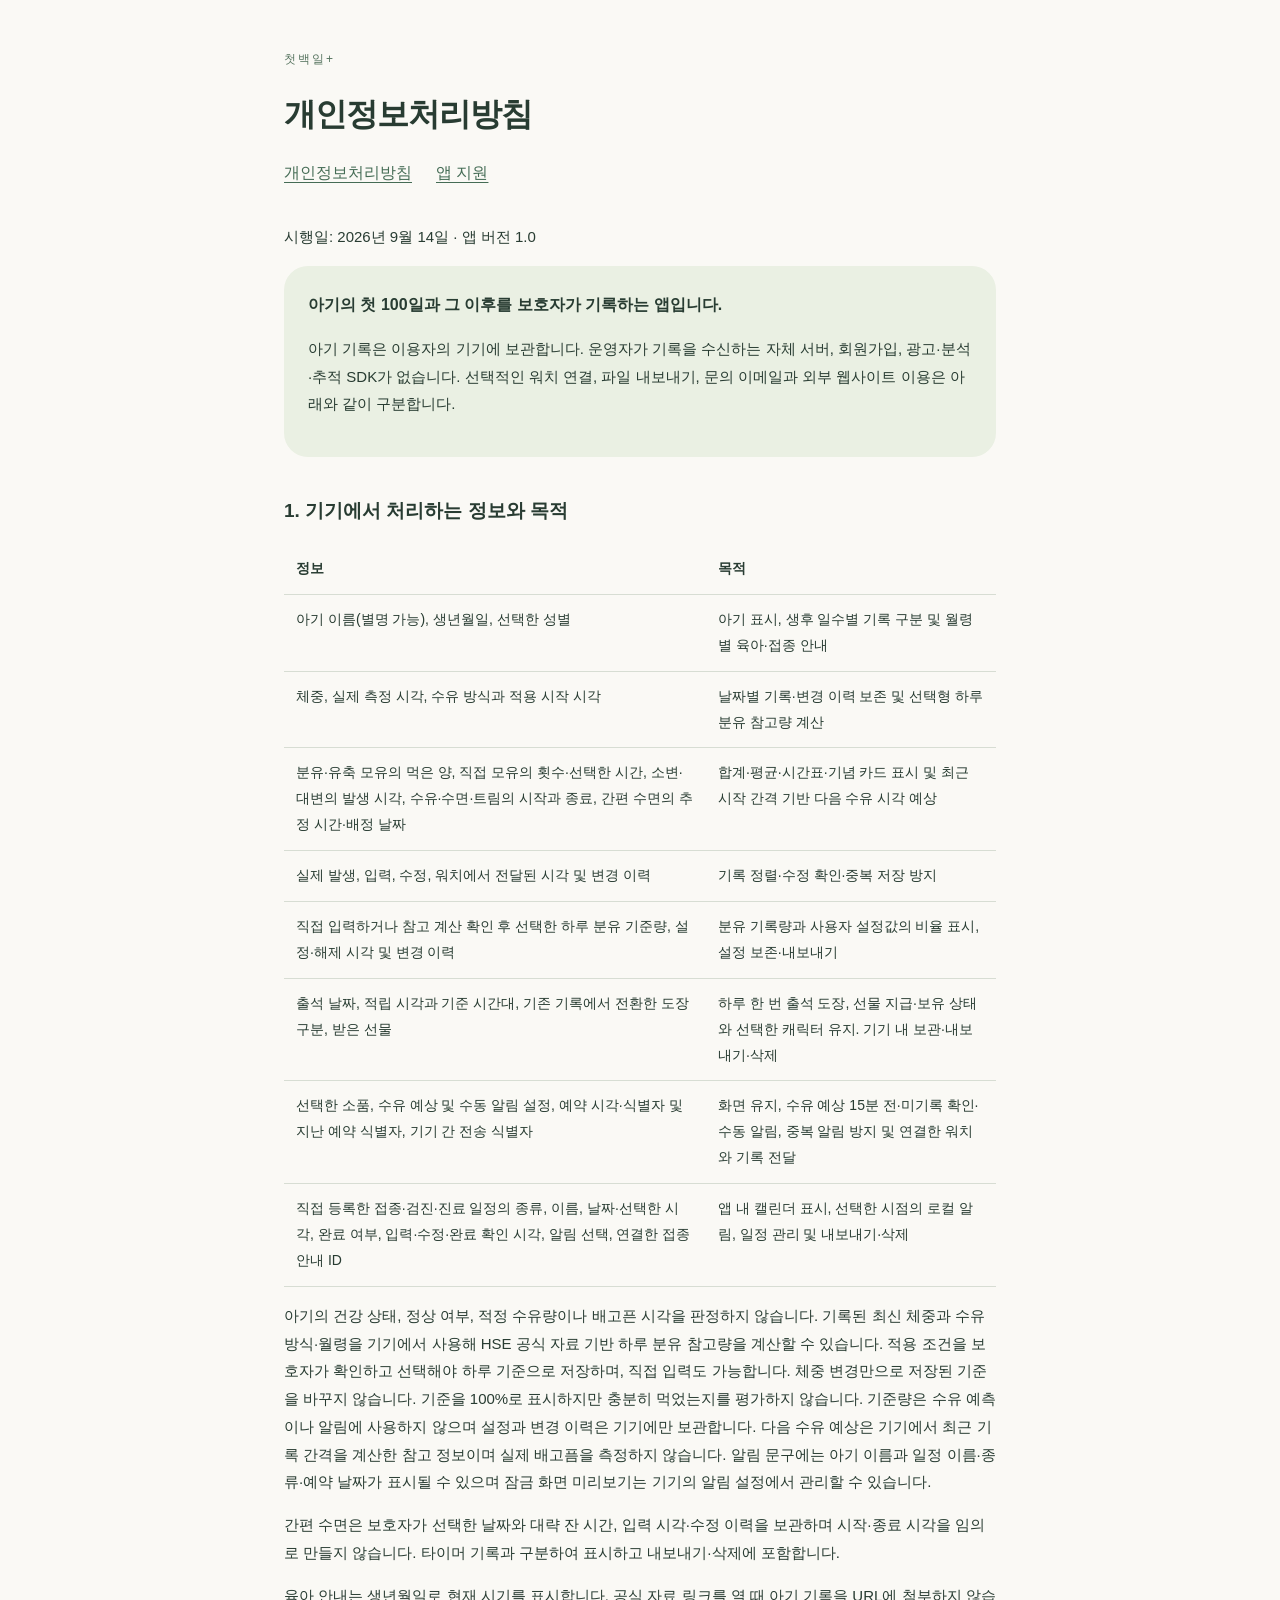
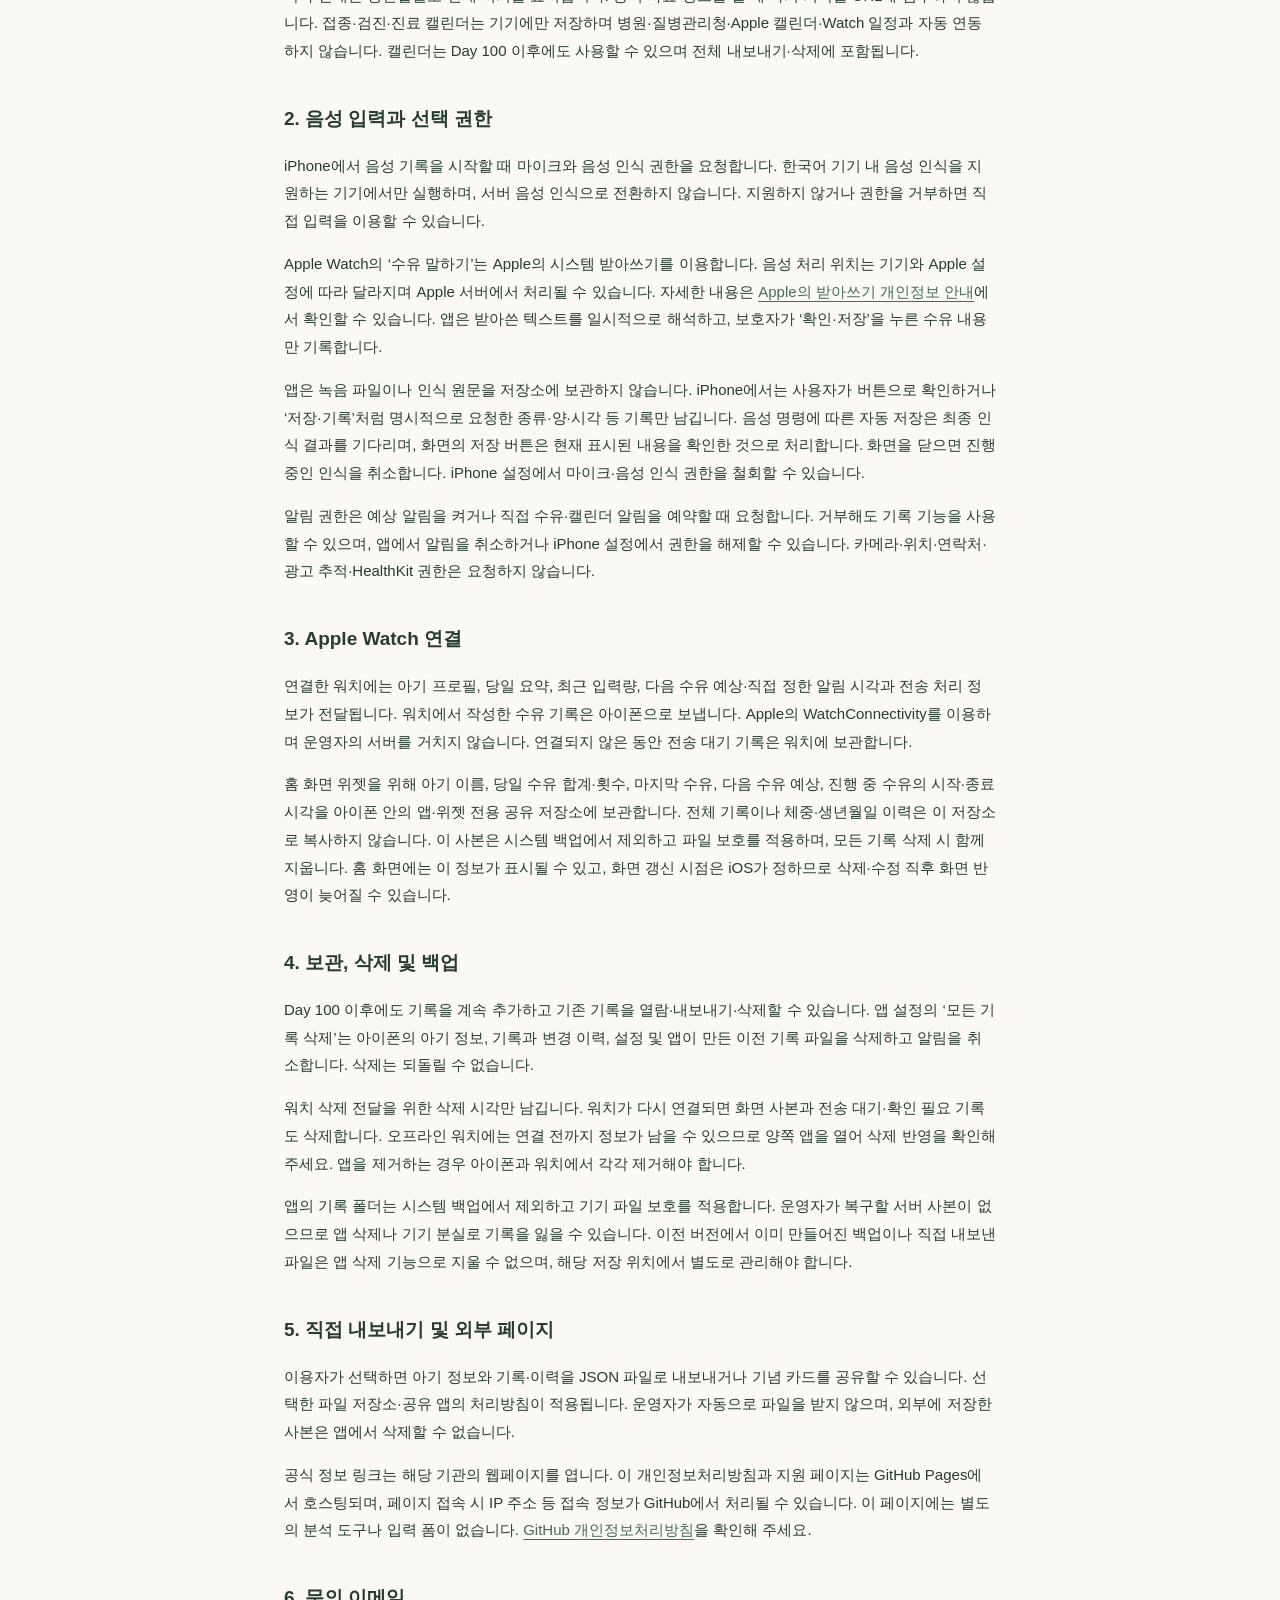
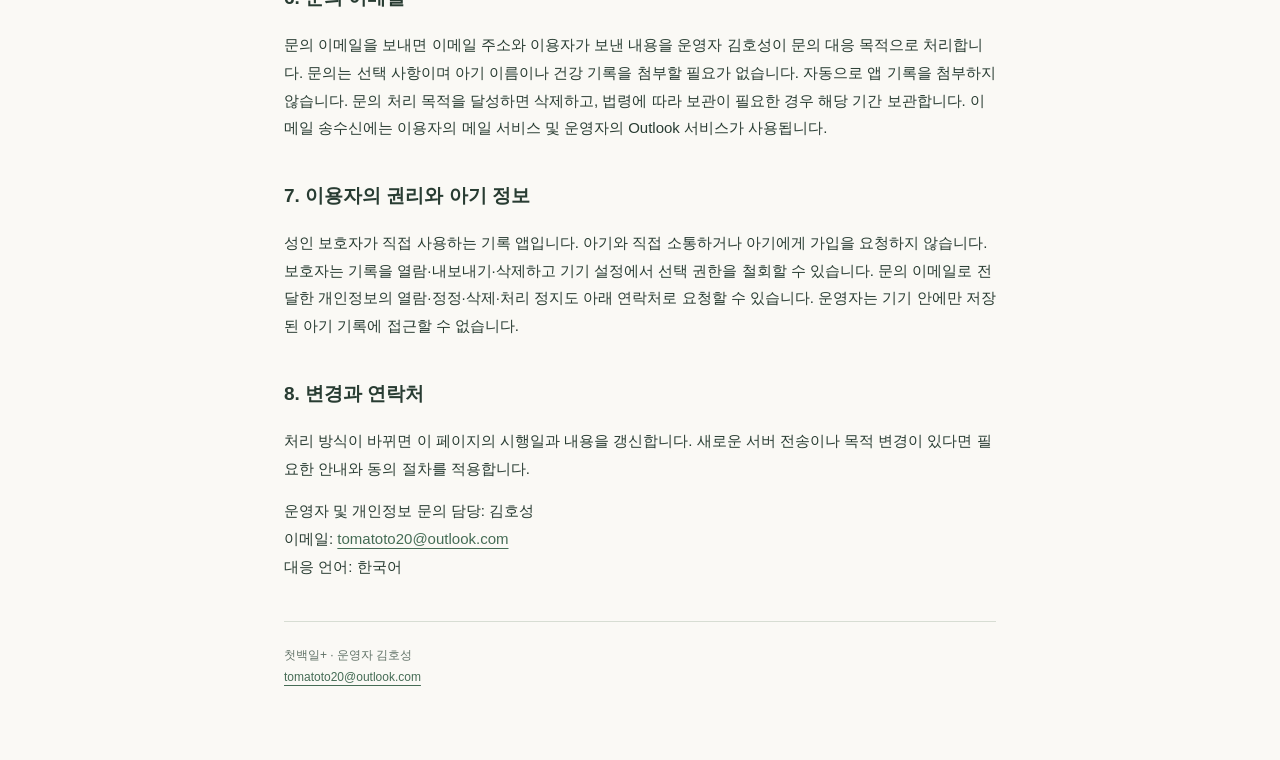
==== index.html @ 6157d008 "Update guidance for feeding timers, Watch dictation and widgets" ====
<!doctype html><html lang="ko"><head><meta charset="utf-8"><meta name="viewport" content="width=device-width,initial-scale=1"><meta name="referrer" content="no-referrer"><title>개인정보처리방침 · 첫백일+</title><style>:root{color-scheme:light dark}*{box-sizing:border-box}body{max-width:760px;margin:auto;padding:48px 24px 72px;background:#faf9f5;color:#283c32;font-family:-apple-system,BlinkMacSystemFont,"Apple SD Gothic Neo",sans-serif;line-height:1.85}nav{display:flex;gap:24px;margin:20px 0 36px}a{color:#456c55;text-underline-offset:4px}h1{font-size:32px;line-height:1.4;letter-spacing:-1px}h2{font-size:19px;margin-top:36px}p,li{font-size:15px}.tag{font-size:12px;letter-spacing:2px;color:#56745f}.intro{padding:24px;background:#eaf0e3;border-radius:24px}table{border-collapse:collapse;width:100%;font-size:14px}th,td{text-align:left;padding:12px;border-bottom:1px solid #d7ddd3;vertical-align:top}footer{font-size:12px;border-top:1px solid #d7ddd3;margin-top:40px;padding-top:22px;color:#627368}@media(prefers-color-scheme:dark){body{background:#19251f;color:#edf1e9}.intro{background:#293a2d}a,.tag,footer{color:#bdd1bd}th,td,footer{border-color:#49594e}}@media(max-width:480px){body{padding:30px 20px 48px}h1{font-size:27px}td,th{padding:8px}}</style></head><body><div class="tag">첫백일+</div><h1>개인정보처리방침</h1><nav aria-label="안내 페이지"><a href="index.html">개인정보처리방침</a><a href="support.html">앱 지원</a></nav><p>시행일: 2026년 9월 14일 · 앱 버전 1.0</p><div class="intro"><strong>아기의 첫 100일과 그 이후를 보호자가 기록하는 앱입니다.</strong><p>아기 기록은 이용자의 기기에 보관합니다. 운영자가 기록을 수신하는 자체 서버, 회원가입, 광고·분석·추적 SDK가 없습니다. 선택적인 워치 연결, 파일 내보내기, 문의 이메일과 외부 웹사이트 이용은 아래와 같이 구분합니다.</p></div>
<h2>1. 기기에서 처리하는 정보와 목적</h2><table><thead><tr><th>정보</th><th>목적</th></tr></thead><tbody><tr><td>아기 이름(별명 가능), 생년월일, 선택한 성별</td><td>아기 표시, 생후 일수별 기록 구분 및 월령별 육아·접종 안내</td></tr><tr><td>체중, 실제 측정 시각, 수유 방식과 적용 시작 시각</td><td>날짜별 기록·변경 이력 보존 및 선택형 하루 분유 참고량 계산</td></tr><tr><td>분유·유축 모유의 먹은 양, 직접 모유의 횟수·선택한 시간, 소변·대변의 발생 시각, 수유·수면·트림의 시작과 종료, 간편 수면의 추정 시간·배정 날짜</td><td>합계·평균·시간표·기념 카드 표시 및 최근 시작 간격 기반 다음 수유 시각 예상</td></tr><tr><td>실제 발생, 입력, 수정, 워치에서 전달된 시각 및 변경 이력</td><td>기록 정렬·수정 확인·중복 저장 방지</td></tr><tr><td>직접 입력하거나 참고 계산 확인 후 선택한 하루 분유 기준량, 설정·해제 시각 및 변경 이력</td><td>분유 기록량과 사용자 설정값의 비율 표시, 설정 보존·내보내기</td></tr><tr><td>출석 날짜, 적립 시각과 기준 시간대, 기존 기록에서 전환한 도장 구분, 받은 선물</td><td>하루 한 번 출석 도장, 선물 지급·보유 상태와 선택한 캐릭터 유지. 기기 내 보관·내보내기·삭제</td></tr><tr><td>선택한 소품, 수유 예상 및 수동 알림 설정, 예약 시각·식별자 및 지난 예약 식별자, 기기 간 전송 식별자</td><td>화면 유지, 수유 예상 15분 전·미기록 확인·수동 알림, 중복 알림 방지 및 연결한 워치와 기록 전달</td></tr><tr><td>직접 등록한 접종·검진·진료 일정의 종류, 이름, 날짜·선택한 시각, 완료 여부, 입력·수정·완료 확인 시각, 알림 선택, 연결한 접종 안내 ID</td><td>앱 내 캘린더 표시, 선택한 시점의 로컬 알림, 일정 관리 및 내보내기·삭제</td></tr></tbody></table><p>아기의 건강 상태, 정상 여부, 적정 수유량이나 배고픈 시각을 판정하지 않습니다. 기록된 최신 체중과 수유 방식·월령을 기기에서 사용해 HSE 공식 자료 기반 하루 분유 참고량을 계산할 수 있습니다. 적용 조건을 보호자가 확인하고 선택해야 하루 기준으로 저장하며, 직접 입력도 가능합니다. 체중 변경만으로 저장된 기준을 바꾸지 않습니다. 기준을 100%로 표시하지만 충분히 먹었는지를 평가하지 않습니다. 기준량은 수유 예측이나 알림에 사용하지 않으며 설정과 변경 이력은 기기에만 보관합니다. 다음 수유 예상은 기기에서 최근 기록 간격을 계산한 참고 정보이며 실제 배고픔을 측정하지 않습니다. 알림 문구에는 아기 이름과 일정 이름·종류·예약 날짜가 표시될 수 있으며 잠금 화면 미리보기는 기기의 알림 설정에서 관리할 수 있습니다.</p>
<p>간편 수면은 보호자가 선택한 날짜와 대략 잔 시간, 입력 시각·수정 이력을 보관하며 시작·종료 시각을 임의로 만들지 않습니다. 타이머 기록과 구분하여 표시하고 내보내기·삭제에 포함합니다.</p>

<p>육아 안내는 생년월일로 현재 시기를 표시합니다. 공식 자료 링크를 열 때 아기 기록을 URL에 첨부하지 않습니다. 접종·검진·진료 캘린더는 기기에만 저장하며 병원·질병관리청·Apple 캘린더·Watch 일정과 자동 연동하지 않습니다. 캘린더는 Day 100 이후에도 사용할 수 있으며 전체 내보내기·삭제에 포함됩니다.</p>
<h2>2. 음성 입력과 선택 권한</h2><p>iPhone에서 음성 기록을 시작할 때 마이크와 음성 인식 권한을 요청합니다. 한국어 기기 내 음성 인식을 지원하는 기기에서만 실행하며, 서버 음성 인식으로 전환하지 않습니다. 지원하지 않거나 권한을 거부하면 직접 입력을 이용할 수 있습니다.</p><p>Apple Watch의 ‘수유 말하기’는 Apple의 시스템 받아쓰기를 이용합니다. 음성 처리 위치는 기기와 Apple 설정에 따라 달라지며 Apple 서버에서 처리될 수 있습니다. 자세한 내용은 <a href="https://www.apple.com/legal/privacy/data/en/ask-siri-dictation/">Apple의 받아쓰기 개인정보 안내</a>에서 확인할 수 있습니다. 앱은 받아쓴 텍스트를 일시적으로 해석하고, 보호자가 ‘확인·저장’을 누른 수유 내용만 기록합니다.</p><p>앱은 녹음 파일이나 인식 원문을 저장소에 보관하지 않습니다. iPhone에서는 사용자가 버튼으로 확인하거나 ‘저장·기록’처럼 명시적으로 요청한 종류·양·시각 등 기록만 남깁니다. 음성 명령에 따른 자동 저장은 최종 인식 결과를 기다리며, 화면의 저장 버튼은 현재 표시된 내용을 확인한 것으로 처리합니다. 화면을 닫으면 진행 중인 인식을 취소합니다. iPhone 설정에서 마이크·음성 인식 권한을 철회할 수 있습니다.</p><p>알림 권한은 예상 알림을 켜거나 직접 수유·캘린더 알림을 예약할 때 요청합니다. 거부해도 기록 기능을 사용할 수 있으며, 앱에서 알림을 취소하거나 iPhone 설정에서 권한을 해제할 수 있습니다. 카메라·위치·연락처·광고 추적·HealthKit 권한은 요청하지 않습니다.</p>
<h2>3. Apple Watch 연결</h2><p>연결한 워치에는 아기 프로필, 당일 요약, 최근 입력량, 다음 수유 예상·직접 정한 알림 시각과 전송 처리 정보가 전달됩니다. 워치에서 작성한 수유 기록은 아이폰으로 보냅니다. Apple의 WatchConnectivity를 이용하며 운영자의 서버를 거치지 않습니다. 연결되지 않은 동안 전송 대기 기록은 워치에 보관합니다.</p>
<p>홈 화면 위젯을 위해 아기 이름, 당일 수유 합계·횟수, 마지막 수유, 다음 수유 예상, 진행 중 수유의 시작·종료 시각을 아이폰 안의 앱·위젯 전용 공유 저장소에 보관합니다. 전체 기록이나 체중·생년월일 이력은 이 저장소로 복사하지 않습니다. 이 사본은 시스템 백업에서 제외하고 파일 보호를 적용하며, 모든 기록 삭제 시 함께 지웁니다. 홈 화면에는 이 정보가 표시될 수 있고, 화면 갱신 시점은 iOS가 정하므로 삭제·수정 직후 화면 반영이 늦어질 수 있습니다.</p>
<h2>4. 보관, 삭제 및 백업</h2><p>Day 100 이후에도 기록을 계속 추가하고 기존 기록을 열람·내보내기·삭제할 수 있습니다. 앱 설정의 ‘모든 기록 삭제’는 아이폰의 아기 정보, 기록과 변경 이력, 설정 및 앱이 만든 이전 기록 파일을 삭제하고 알림을 취소합니다. 삭제는 되돌릴 수 없습니다.</p><p>워치 삭제 전달을 위한 삭제 시각만 남깁니다. 워치가 다시 연결되면 화면 사본과 전송 대기·확인 필요 기록도 삭제합니다. 오프라인 워치에는 연결 전까지 정보가 남을 수 있으므로 양쪽 앱을 열어 삭제 반영을 확인해 주세요. 앱을 제거하는 경우 아이폰과 워치에서 각각 제거해야 합니다.</p><p>앱의 기록 폴더는 시스템 백업에서 제외하고 기기 파일 보호를 적용합니다. 운영자가 복구할 서버 사본이 없으므로 앱 삭제나 기기 분실로 기록을 잃을 수 있습니다. 이전 버전에서 이미 만들어진 백업이나 직접 내보낸 파일은 앱 삭제 기능으로 지울 수 없으며, 해당 저장 위치에서 별도로 관리해야 합니다.</p>
<h2>5. 직접 내보내기 및 외부 페이지</h2><p>이용자가 선택하면 아기 정보와 기록·이력을 JSON 파일로 내보내거나 기념 카드를 공유할 수 있습니다. 선택한 파일 저장소·공유 앱의 처리방침이 적용됩니다. 운영자가 자동으로 파일을 받지 않으며, 외부에 저장한 사본은 앱에서 삭제할 수 없습니다.</p><p>공식 정보 링크는 해당 기관의 웹페이지를 엽니다. 이 개인정보처리방침과 지원 페이지는 GitHub Pages에서 호스팅되며, 페이지 접속 시 IP 주소 등 접속 정보가 GitHub에서 처리될 수 있습니다. 이 페이지에는 별도의 분석 도구나 입력 폼이 없습니다. <a href="https://docs.github.com/en/site-policy/privacy-policies/github-general-privacy-statement" rel="noreferrer">GitHub 개인정보처리방침</a>을 확인해 주세요.</p>
<h2>6. 문의 이메일</h2><p>문의 이메일을 보내면 이메일 주소와 이용자가 보낸 내용을 운영자 김호성이 문의 대응 목적으로 처리합니다. 문의는 선택 사항이며 아기 이름이나 건강 기록을 첨부할 필요가 없습니다. 자동으로 앱 기록을 첨부하지 않습니다. 문의 처리 목적을 달성하면 삭제하고, 법령에 따라 보관이 필요한 경우 해당 기간 보관합니다. 이메일 송수신에는 이용자의 메일 서비스 및 운영자의 Outlook 서비스가 사용됩니다.</p>
<h2>7. 이용자의 권리와 아기 정보</h2><p>성인 보호자가 직접 사용하는 기록 앱입니다. 아기와 직접 소통하거나 아기에게 가입을 요청하지 않습니다. 보호자는 기록을 열람·내보내기·삭제하고 기기 설정에서 선택 권한을 철회할 수 있습니다. 문의 이메일로 전달한 개인정보의 열람·정정·삭제·처리 정지도 아래 연락처로 요청할 수 있습니다. 운영자는 기기 안에만 저장된 아기 기록에 접근할 수 없습니다.</p>
<h2>8. 변경과 연락처</h2><p>처리 방식이 바뀌면 이 페이지의 시행일과 내용을 갱신합니다. 새로운 서버 전송이나 목적 변경이 있다면 필요한 안내와 동의 절차를 적용합니다.</p><p>운영자 및 개인정보 문의 담당: 김호성<br>이메일: <a href="mailto:tomatoto20@outlook.com">tomatoto20@outlook.com</a><br>대응 언어: 한국어</p><footer>첫백일+ · 운영자 김호성<br><a href="mailto:tomatoto20@outlook.com">tomatoto20@outlook.com</a></footer></body></html>
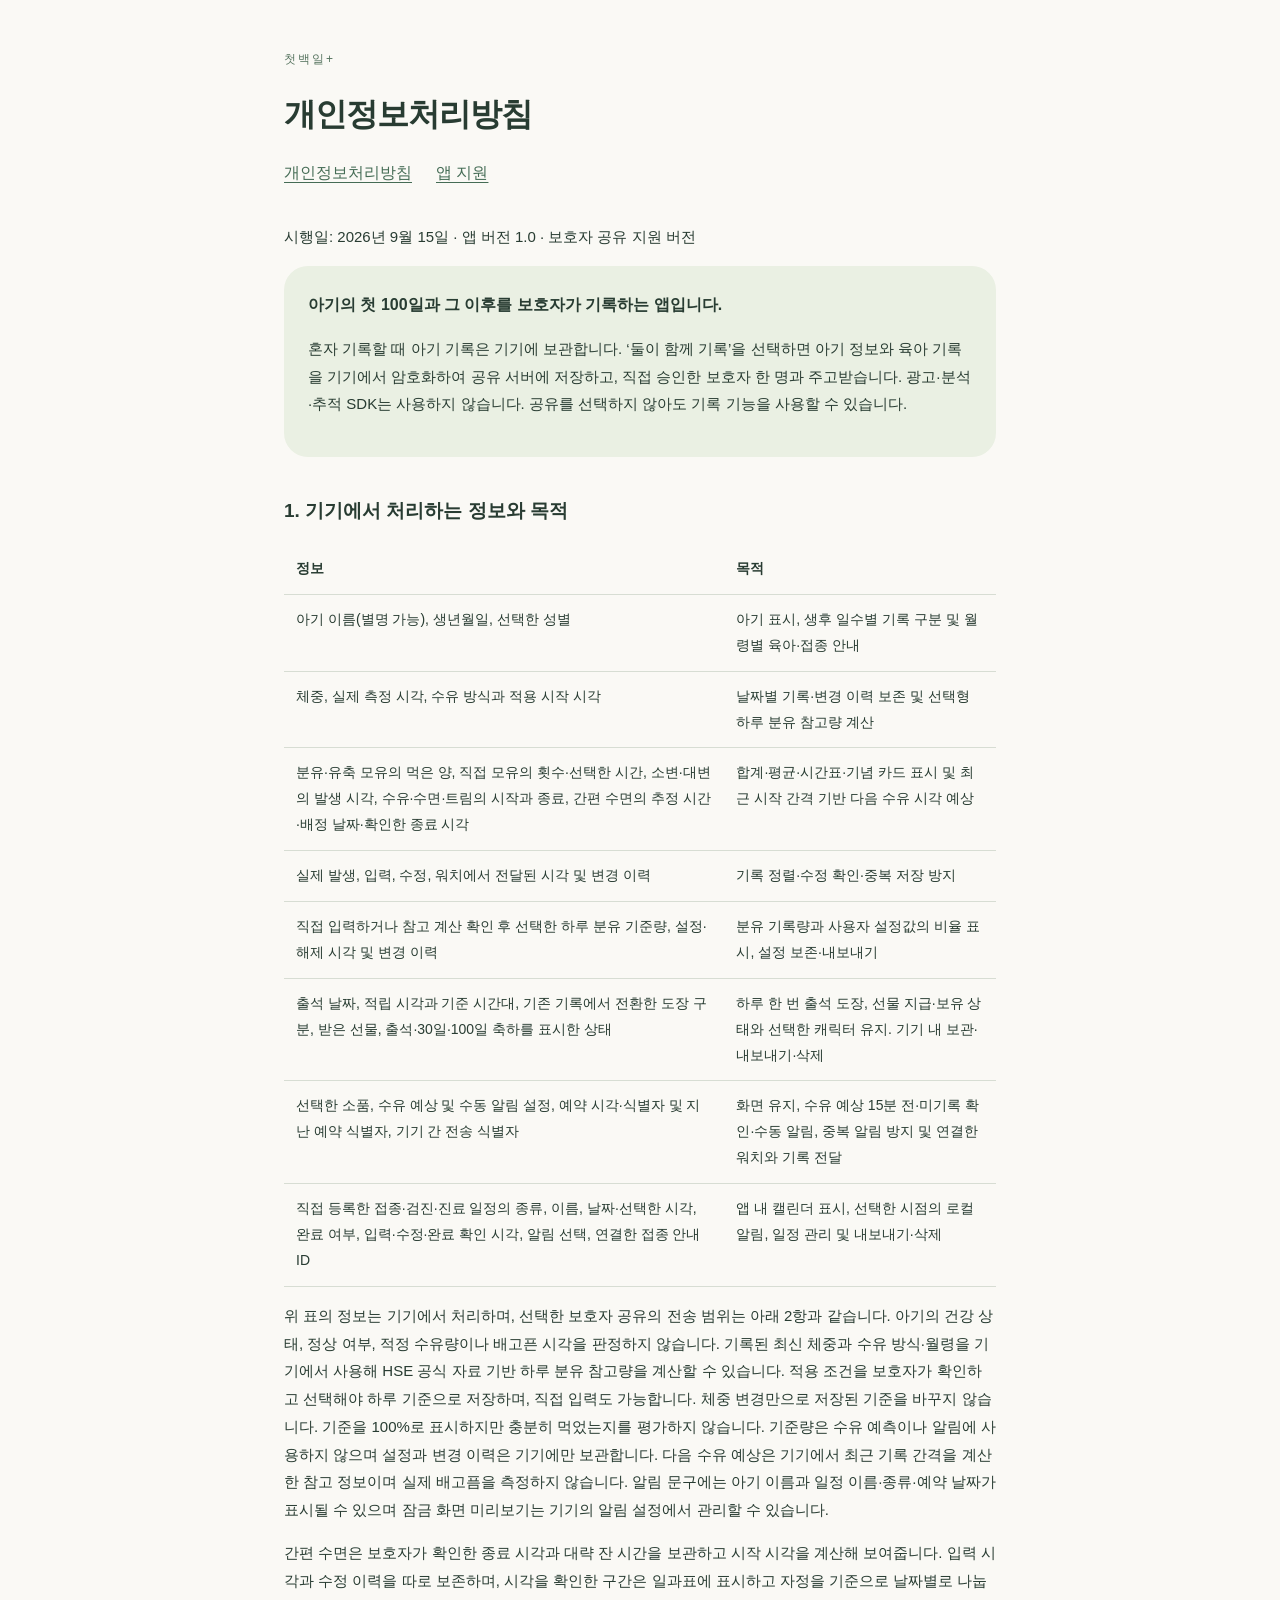
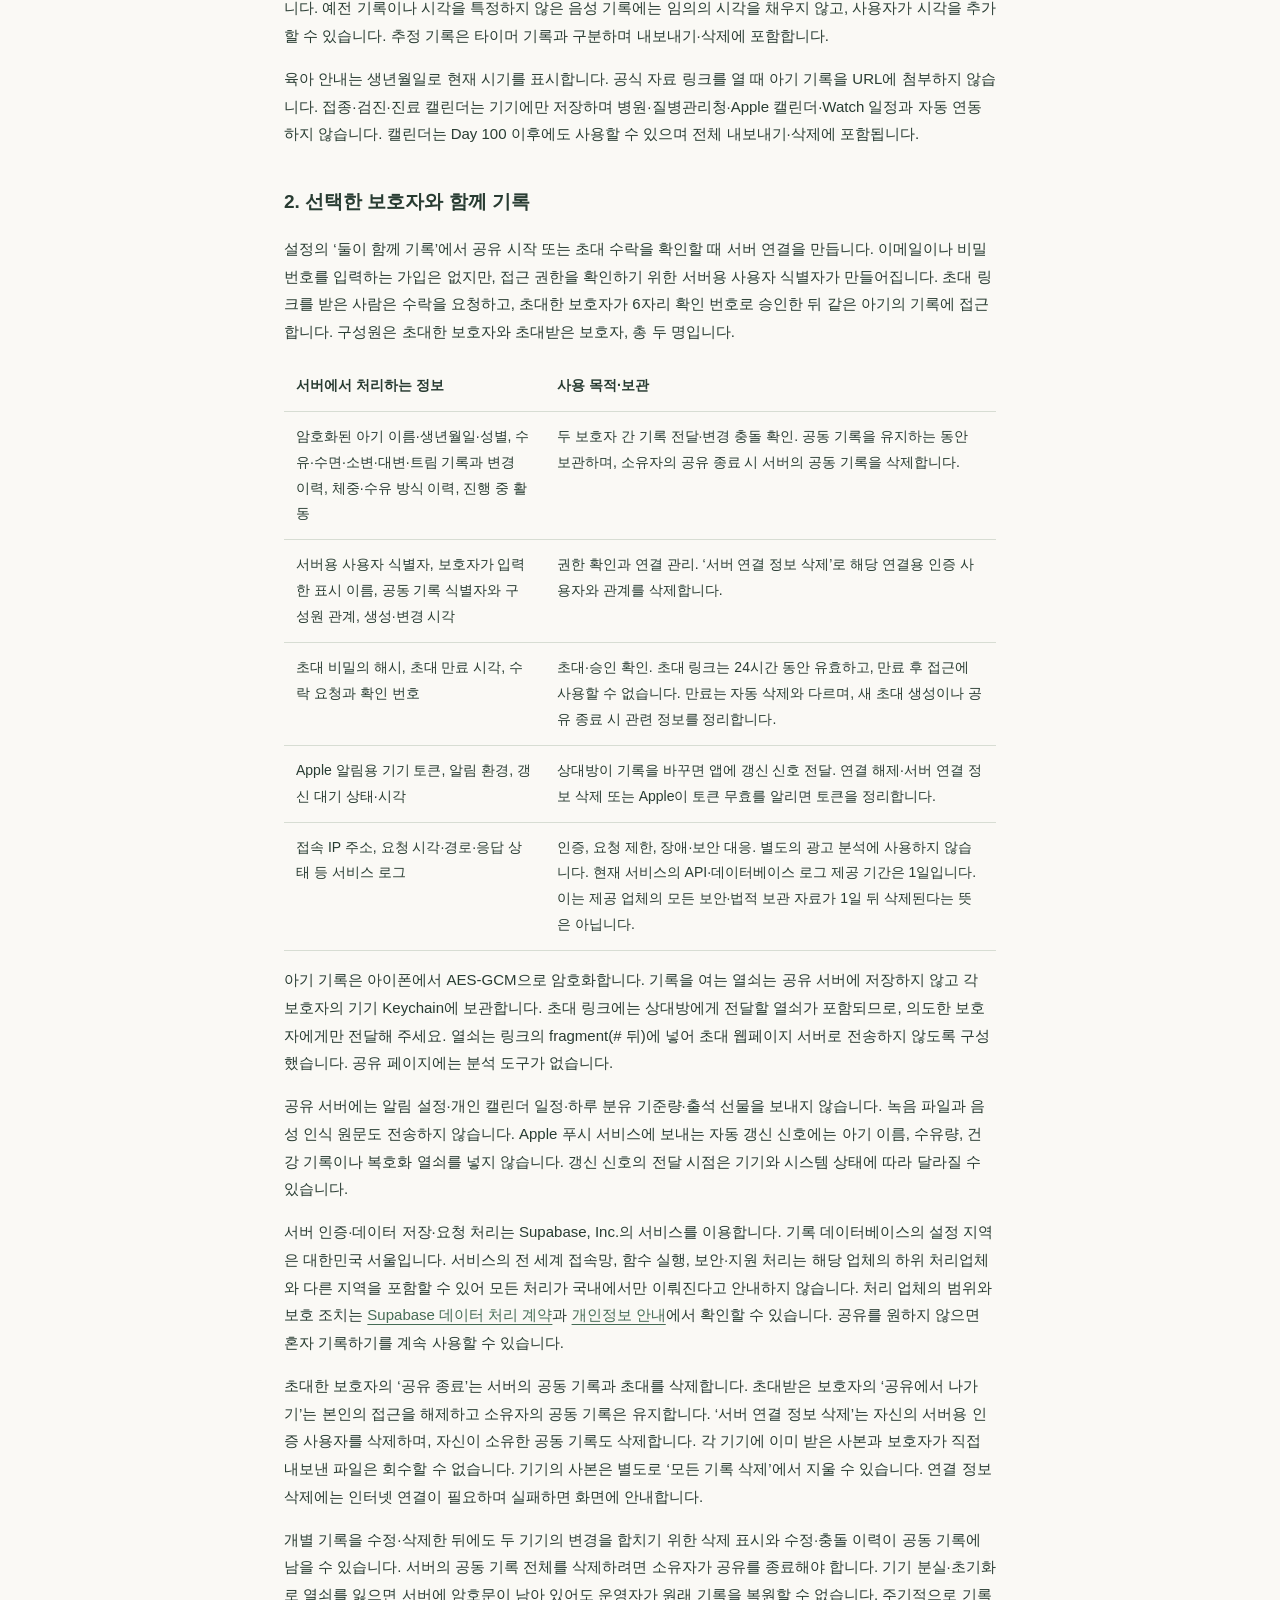
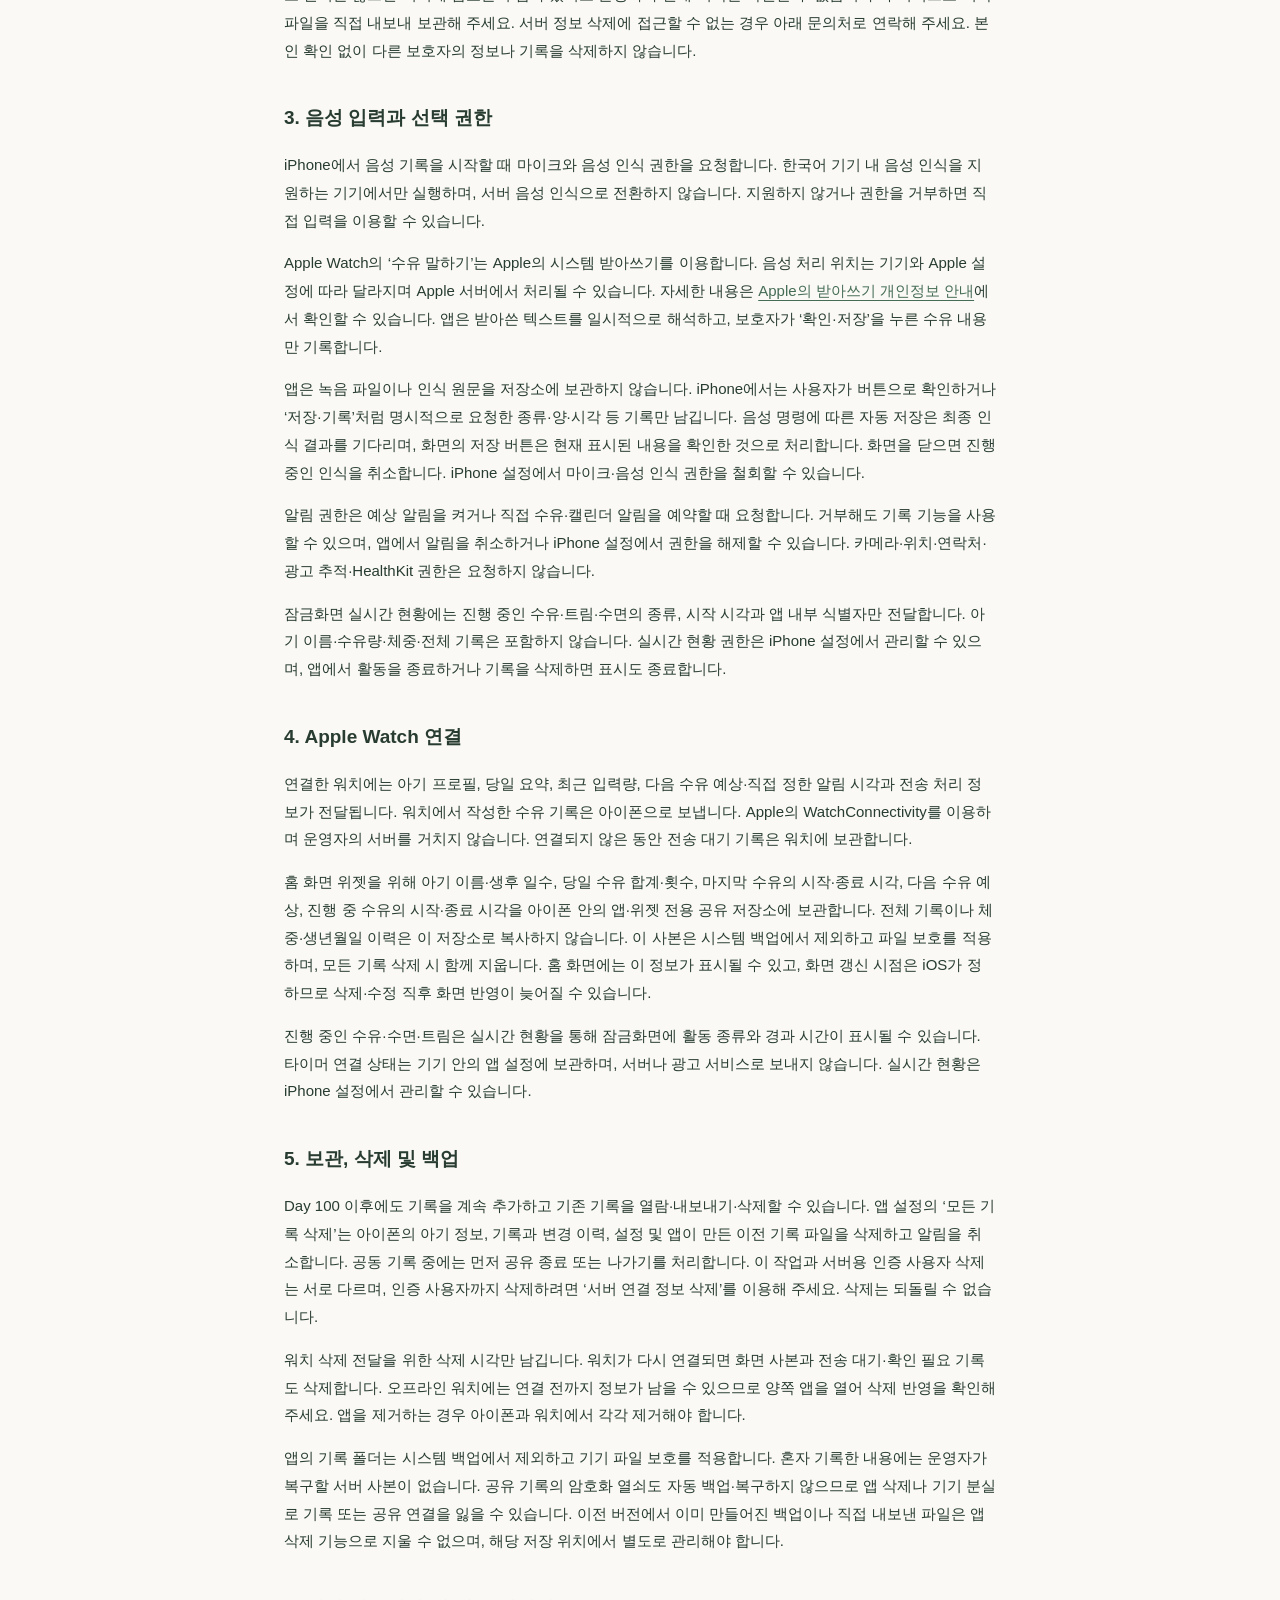
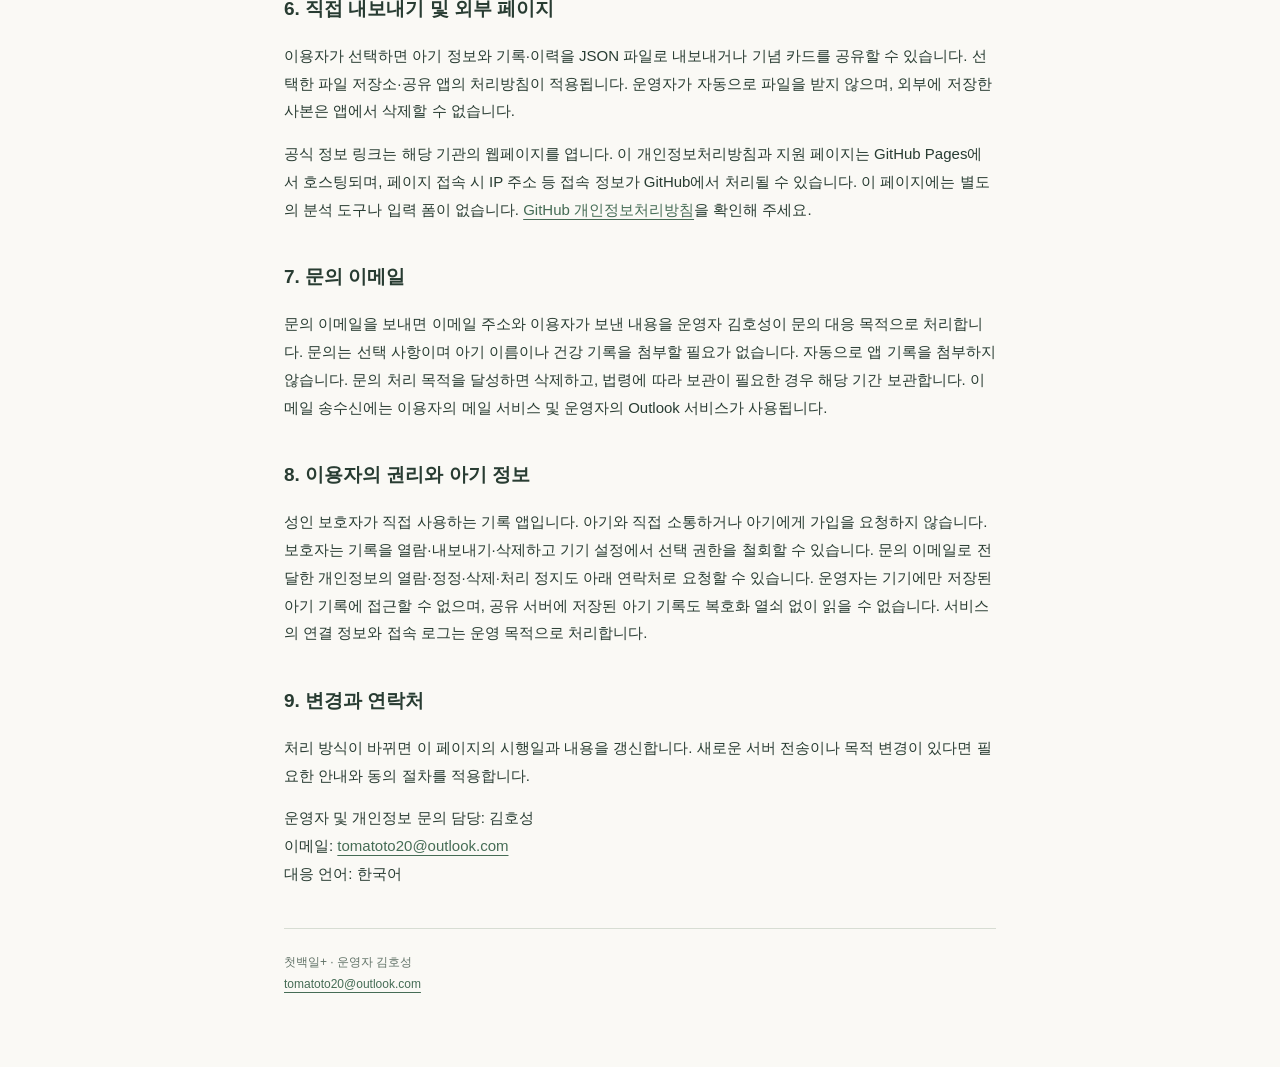
==== commit 02ae25a7: "Update release privacy, shared recording support, and invite page" ====
--- a/index.html
+++ b/index.html
@@ -1,13 +1,29 @@
-<!doctype html><html lang="ko"><head><meta charset="utf-8"><meta name="viewport" content="width=device-width,initial-scale=1"><meta name="referrer" content="no-referrer"><title>개인정보처리방침 · 첫백일+</title><style>:root{color-scheme:light dark}*{box-sizing:border-box}body{max-width:760px;margin:auto;padding:48px 24px 72px;background:#faf9f5;color:#283c32;font-family:-apple-system,BlinkMacSystemFont,"Apple SD Gothic Neo",sans-serif;line-height:1.85}nav{display:flex;gap:24px;margin:20px 0 36px}a{color:#456c55;text-underline-offset:4px}h1{font-size:32px;line-height:1.4;letter-spacing:-1px}h2{font-size:19px;margin-top:36px}p,li{font-size:15px}.tag{font-size:12px;letter-spacing:2px;color:#56745f}.intro{padding:24px;background:#eaf0e3;border-radius:24px}table{border-collapse:collapse;width:100%;font-size:14px}th,td{text-align:left;padding:12px;border-bottom:1px solid #d7ddd3;vertical-align:top}footer{font-size:12px;border-top:1px solid #d7ddd3;margin-top:40px;padding-top:22px;color:#627368}@media(prefers-color-scheme:dark){body{background:#19251f;color:#edf1e9}.intro{background:#293a2d}a,.tag,footer{color:#bdd1bd}th,td,footer{border-color:#49594e}}@media(max-width:480px){body{padding:30px 20px 48px}h1{font-size:27px}td,th{padding:8px}}</style></head><body><div class="tag">첫백일+</div><h1>개인정보처리방침</h1><nav aria-label="안내 페이지"><a href="index.html">개인정보처리방침</a><a href="support.html">앱 지원</a></nav><p>시행일: 2026년 9월 14일 · 앱 버전 1.0</p><div class="intro"><strong>아기의 첫 100일과 그 이후를 보호자가 기록하는 앱입니다.</strong><p>아기 기록은 이용자의 기기에 보관합니다. 운영자가 기록을 수신하는 자체 서버, 회원가입, 광고·분석·추적 SDK가 없습니다. 선택적인 워치 연결, 파일 내보내기, 문의 이메일과 외부 웹사이트 이용은 아래와 같이 구분합니다.</p></div>
-<h2>1. 기기에서 처리하는 정보와 목적</h2><table><thead><tr><th>정보</th><th>목적</th></tr></thead><tbody><tr><td>아기 이름(별명 가능), 생년월일, 선택한 성별</td><td>아기 표시, 생후 일수별 기록 구분 및 월령별 육아·접종 안내</td></tr><tr><td>체중, 실제 측정 시각, 수유 방식과 적용 시작 시각</td><td>날짜별 기록·변경 이력 보존 및 선택형 하루 분유 참고량 계산</td></tr><tr><td>분유·유축 모유의 먹은 양, 직접 모유의 횟수·선택한 시간, 소변·대변의 발생 시각, 수유·수면·트림의 시작과 종료, 간편 수면의 추정 시간·배정 날짜</td><td>합계·평균·시간표·기념 카드 표시 및 최근 시작 간격 기반 다음 수유 시각 예상</td></tr><tr><td>실제 발생, 입력, 수정, 워치에서 전달된 시각 및 변경 이력</td><td>기록 정렬·수정 확인·중복 저장 방지</td></tr><tr><td>직접 입력하거나 참고 계산 확인 후 선택한 하루 분유 기준량, 설정·해제 시각 및 변경 이력</td><td>분유 기록량과 사용자 설정값의 비율 표시, 설정 보존·내보내기</td></tr><tr><td>출석 날짜, 적립 시각과 기준 시간대, 기존 기록에서 전환한 도장 구분, 받은 선물</td><td>하루 한 번 출석 도장, 선물 지급·보유 상태와 선택한 캐릭터 유지. 기기 내 보관·내보내기·삭제</td></tr><tr><td>선택한 소품, 수유 예상 및 수동 알림 설정, 예약 시각·식별자 및 지난 예약 식별자, 기기 간 전송 식별자</td><td>화면 유지, 수유 예상 15분 전·미기록 확인·수동 알림, 중복 알림 방지 및 연결한 워치와 기록 전달</td></tr><tr><td>직접 등록한 접종·검진·진료 일정의 종류, 이름, 날짜·선택한 시각, 완료 여부, 입력·수정·완료 확인 시각, 알림 선택, 연결한 접종 안내 ID</td><td>앱 내 캘린더 표시, 선택한 시점의 로컬 알림, 일정 관리 및 내보내기·삭제</td></tr></tbody></table><p>아기의 건강 상태, 정상 여부, 적정 수유량이나 배고픈 시각을 판정하지 않습니다. 기록된 최신 체중과 수유 방식·월령을 기기에서 사용해 HSE 공식 자료 기반 하루 분유 참고량을 계산할 수 있습니다. 적용 조건을 보호자가 확인하고 선택해야 하루 기준으로 저장하며, 직접 입력도 가능합니다. 체중 변경만으로 저장된 기준을 바꾸지 않습니다. 기준을 100%로 표시하지만 충분히 먹었는지를 평가하지 않습니다. 기준량은 수유 예측이나 알림에 사용하지 않으며 설정과 변경 이력은 기기에만 보관합니다. 다음 수유 예상은 기기에서 최근 기록 간격을 계산한 참고 정보이며 실제 배고픔을 측정하지 않습니다. 알림 문구에는 아기 이름과 일정 이름·종류·예약 날짜가 표시될 수 있으며 잠금 화면 미리보기는 기기의 알림 설정에서 관리할 수 있습니다.</p>
-<p>간편 수면은 보호자가 선택한 날짜와 대략 잔 시간, 입력 시각·수정 이력을 보관하며 시작·종료 시각을 임의로 만들지 않습니다. 타이머 기록과 구분하여 표시하고 내보내기·삭제에 포함합니다.</p>
+<!doctype html><html lang="ko"><head><meta charset="utf-8"><meta name="viewport" content="width=device-width,initial-scale=1"><meta name="referrer" content="no-referrer"><title>개인정보처리방침 · 첫백일+</title><style>:root{color-scheme:light dark}*{box-sizing:border-box}body{max-width:760px;margin:auto;padding:48px 24px 72px;background:#faf9f5;color:#283c32;font-family:-apple-system,BlinkMacSystemFont,"Apple SD Gothic Neo",sans-serif;line-height:1.85}nav{display:flex;gap:24px;margin:20px 0 36px}a{color:#456c55;text-underline-offset:4px}h1{font-size:32px;line-height:1.4;letter-spacing:-1px}h2{font-size:19px;margin-top:36px}p,li{font-size:15px}.tag{font-size:12px;letter-spacing:2px;color:#56745f}.intro{padding:24px;background:#eaf0e3;border-radius:24px}table{border-collapse:collapse;width:100%;font-size:14px}th,td{text-align:left;padding:12px;border-bottom:1px solid #d7ddd3;vertical-align:top}footer{font-size:12px;border-top:1px solid #d7ddd3;margin-top:40px;padding-top:22px;color:#627368}@media(prefers-color-scheme:dark){body{background:#19251f;color:#edf1e9}.intro{background:#293a2d}a,.tag,footer{color:#bdd1bd}th,td,footer{border-color:#49594e}}@media(max-width:480px){body{padding:30px 20px 48px}h1{font-size:27px}td,th{padding:8px}}</style></head><body><div class="tag">첫백일+</div><h1>개인정보처리방침</h1><nav aria-label="안내 페이지"><a href="index.html">개인정보처리방침</a><a href="support.html">앱 지원</a></nav><p>시행일: 2026년 9월 15일 · 앱 버전 1.0 · 보호자 공유 지원 버전</p><div class="intro"><strong>아기의 첫 100일과 그 이후를 보호자가 기록하는 앱입니다.</strong><p>혼자 기록할 때 아기 기록은 기기에 보관합니다. ‘둘이 함께 기록’을 선택하면 아기 정보와 육아 기록을 기기에서 암호화하여 공유 서버에 저장하고, 직접 승인한 보호자 한 명과 주고받습니다. 광고·분석·추적 SDK는 사용하지 않습니다. 공유를 선택하지 않아도 기록 기능을 사용할 수 있습니다.</p></div>
+<h2>1. 기기에서 처리하는 정보와 목적</h2><table><thead><tr><th>정보</th><th>목적</th></tr></thead><tbody><tr><td>아기 이름(별명 가능), 생년월일, 선택한 성별</td><td>아기 표시, 생후 일수별 기록 구분 및 월령별 육아·접종 안내</td></tr><tr><td>체중, 실제 측정 시각, 수유 방식과 적용 시작 시각</td><td>날짜별 기록·변경 이력 보존 및 선택형 하루 분유 참고량 계산</td></tr><tr><td>분유·유축 모유의 먹은 양, 직접 모유의 횟수·선택한 시간, 소변·대변의 발생 시각, 수유·수면·트림의 시작과 종료, 간편 수면의 추정 시간·배정 날짜·확인한 종료 시각</td><td>합계·평균·시간표·기념 카드 표시 및 최근 시작 간격 기반 다음 수유 시각 예상</td></tr><tr><td>실제 발생, 입력, 수정, 워치에서 전달된 시각 및 변경 이력</td><td>기록 정렬·수정 확인·중복 저장 방지</td></tr><tr><td>직접 입력하거나 참고 계산 확인 후 선택한 하루 분유 기준량, 설정·해제 시각 및 변경 이력</td><td>분유 기록량과 사용자 설정값의 비율 표시, 설정 보존·내보내기</td></tr><tr><td>출석 날짜, 적립 시각과 기준 시간대, 기존 기록에서 전환한 도장 구분, 받은 선물, 출석·30일·100일 축하를 표시한 상태</td><td>하루 한 번 출석 도장, 선물 지급·보유 상태와 선택한 캐릭터 유지. 기기 내 보관·내보내기·삭제</td></tr><tr><td>선택한 소품, 수유 예상 및 수동 알림 설정, 예약 시각·식별자 및 지난 예약 식별자, 기기 간 전송 식별자</td><td>화면 유지, 수유 예상 15분 전·미기록 확인·수동 알림, 중복 알림 방지 및 연결한 워치와 기록 전달</td></tr><tr><td>직접 등록한 접종·검진·진료 일정의 종류, 이름, 날짜·선택한 시각, 완료 여부, 입력·수정·완료 확인 시각, 알림 선택, 연결한 접종 안내 ID</td><td>앱 내 캘린더 표시, 선택한 시점의 로컬 알림, 일정 관리 및 내보내기·삭제</td></tr></tbody></table><p>위 표의 정보는 기기에서 처리하며, 선택한 보호자 공유의 전송 범위는 아래 2항과 같습니다. 아기의 건강 상태, 정상 여부, 적정 수유량이나 배고픈 시각을 판정하지 않습니다. 기록된 최신 체중과 수유 방식·월령을 기기에서 사용해 HSE 공식 자료 기반 하루 분유 참고량을 계산할 수 있습니다. 적용 조건을 보호자가 확인하고 선택해야 하루 기준으로 저장하며, 직접 입력도 가능합니다. 체중 변경만으로 저장된 기준을 바꾸지 않습니다. 기준을 100%로 표시하지만 충분히 먹었는지를 평가하지 않습니다. 기준량은 수유 예측이나 알림에 사용하지 않으며 설정과 변경 이력은 기기에만 보관합니다. 다음 수유 예상은 기기에서 최근 기록 간격을 계산한 참고 정보이며 실제 배고픔을 측정하지 않습니다. 알림 문구에는 아기 이름과 일정 이름·종류·예약 날짜가 표시될 수 있으며 잠금 화면 미리보기는 기기의 알림 설정에서 관리할 수 있습니다.</p>
+<p>간편 수면은 보호자가 확인한 종료 시각과 대략 잔 시간을 보관하고 시작 시각을 계산해 보여줍니다. 입력 시각과 수정 이력을 따로 보존하며, 시각을 확인한 구간은 일과표에 표시하고 자정을 기준으로 날짜별로 나눕니다. 예전 기록이나 시각을 특정하지 않은 음성 기록에는 임의의 시각을 채우지 않고, 사용자가 시각을 추가할 수 있습니다. 추정 기록은 타이머 기록과 구분하며 내보내기·삭제에 포함합니다.</p>
 
 <p>육아 안내는 생년월일로 현재 시기를 표시합니다. 공식 자료 링크를 열 때 아기 기록을 URL에 첨부하지 않습니다. 접종·검진·진료 캘린더는 기기에만 저장하며 병원·질병관리청·Apple 캘린더·Watch 일정과 자동 연동하지 않습니다. 캘린더는 Day 100 이후에도 사용할 수 있으며 전체 내보내기·삭제에 포함됩니다.</p>
-<h2>2. 음성 입력과 선택 권한</h2><p>iPhone에서 음성 기록을 시작할 때 마이크와 음성 인식 권한을 요청합니다. 한국어 기기 내 음성 인식을 지원하는 기기에서만 실행하며, 서버 음성 인식으로 전환하지 않습니다. 지원하지 않거나 권한을 거부하면 직접 입력을 이용할 수 있습니다.</p><p>Apple Watch의 ‘수유 말하기’는 Apple의 시스템 받아쓰기를 이용합니다. 음성 처리 위치는 기기와 Apple 설정에 따라 달라지며 Apple 서버에서 처리될 수 있습니다. 자세한 내용은 <a href="https://www.apple.com/legal/privacy/data/en/ask-siri-dictation/">Apple의 받아쓰기 개인정보 안내</a>에서 확인할 수 있습니다. 앱은 받아쓴 텍스트를 일시적으로 해석하고, 보호자가 ‘확인·저장’을 누른 수유 내용만 기록합니다.</p><p>앱은 녹음 파일이나 인식 원문을 저장소에 보관하지 않습니다. iPhone에서는 사용자가 버튼으로 확인하거나 ‘저장·기록’처럼 명시적으로 요청한 종류·양·시각 등 기록만 남깁니다. 음성 명령에 따른 자동 저장은 최종 인식 결과를 기다리며, 화면의 저장 버튼은 현재 표시된 내용을 확인한 것으로 처리합니다. 화면을 닫으면 진행 중인 인식을 취소합니다. iPhone 설정에서 마이크·음성 인식 권한을 철회할 수 있습니다.</p><p>알림 권한은 예상 알림을 켜거나 직접 수유·캘린더 알림을 예약할 때 요청합니다. 거부해도 기록 기능을 사용할 수 있으며, 앱에서 알림을 취소하거나 iPhone 설정에서 권한을 해제할 수 있습니다. 카메라·위치·연락처·광고 추적·HealthKit 권한은 요청하지 않습니다.</p>
-<h2>3. Apple Watch 연결</h2><p>연결한 워치에는 아기 프로필, 당일 요약, 최근 입력량, 다음 수유 예상·직접 정한 알림 시각과 전송 처리 정보가 전달됩니다. 워치에서 작성한 수유 기록은 아이폰으로 보냅니다. Apple의 WatchConnectivity를 이용하며 운영자의 서버를 거치지 않습니다. 연결되지 않은 동안 전송 대기 기록은 워치에 보관합니다.</p>
-<p>홈 화면 위젯을 위해 아기 이름, 당일 수유 합계·횟수, 마지막 수유, 다음 수유 예상, 진행 중 수유의 시작·종료 시각을 아이폰 안의 앱·위젯 전용 공유 저장소에 보관합니다. 전체 기록이나 체중·생년월일 이력은 이 저장소로 복사하지 않습니다. 이 사본은 시스템 백업에서 제외하고 파일 보호를 적용하며, 모든 기록 삭제 시 함께 지웁니다. 홈 화면에는 이 정보가 표시될 수 있고, 화면 갱신 시점은 iOS가 정하므로 삭제·수정 직후 화면 반영이 늦어질 수 있습니다.</p>
-<h2>4. 보관, 삭제 및 백업</h2><p>Day 100 이후에도 기록을 계속 추가하고 기존 기록을 열람·내보내기·삭제할 수 있습니다. 앱 설정의 ‘모든 기록 삭제’는 아이폰의 아기 정보, 기록과 변경 이력, 설정 및 앱이 만든 이전 기록 파일을 삭제하고 알림을 취소합니다. 삭제는 되돌릴 수 없습니다.</p><p>워치 삭제 전달을 위한 삭제 시각만 남깁니다. 워치가 다시 연결되면 화면 사본과 전송 대기·확인 필요 기록도 삭제합니다. 오프라인 워치에는 연결 전까지 정보가 남을 수 있으므로 양쪽 앱을 열어 삭제 반영을 확인해 주세요. 앱을 제거하는 경우 아이폰과 워치에서 각각 제거해야 합니다.</p><p>앱의 기록 폴더는 시스템 백업에서 제외하고 기기 파일 보호를 적용합니다. 운영자가 복구할 서버 사본이 없으므로 앱 삭제나 기기 분실로 기록을 잃을 수 있습니다. 이전 버전에서 이미 만들어진 백업이나 직접 내보낸 파일은 앱 삭제 기능으로 지울 수 없으며, 해당 저장 위치에서 별도로 관리해야 합니다.</p>
-<h2>5. 직접 내보내기 및 외부 페이지</h2><p>이용자가 선택하면 아기 정보와 기록·이력을 JSON 파일로 내보내거나 기념 카드를 공유할 수 있습니다. 선택한 파일 저장소·공유 앱의 처리방침이 적용됩니다. 운영자가 자동으로 파일을 받지 않으며, 외부에 저장한 사본은 앱에서 삭제할 수 없습니다.</p><p>공식 정보 링크는 해당 기관의 웹페이지를 엽니다. 이 개인정보처리방침과 지원 페이지는 GitHub Pages에서 호스팅되며, 페이지 접속 시 IP 주소 등 접속 정보가 GitHub에서 처리될 수 있습니다. 이 페이지에는 별도의 분석 도구나 입력 폼이 없습니다. <a href="https://docs.github.com/en/site-policy/privacy-policies/github-general-privacy-statement" rel="noreferrer">GitHub 개인정보처리방침</a>을 확인해 주세요.</p>
-<h2>6. 문의 이메일</h2><p>문의 이메일을 보내면 이메일 주소와 이용자가 보낸 내용을 운영자 김호성이 문의 대응 목적으로 처리합니다. 문의는 선택 사항이며 아기 이름이나 건강 기록을 첨부할 필요가 없습니다. 자동으로 앱 기록을 첨부하지 않습니다. 문의 처리 목적을 달성하면 삭제하고, 법령에 따라 보관이 필요한 경우 해당 기간 보관합니다. 이메일 송수신에는 이용자의 메일 서비스 및 운영자의 Outlook 서비스가 사용됩니다.</p>
-<h2>7. 이용자의 권리와 아기 정보</h2><p>성인 보호자가 직접 사용하는 기록 앱입니다. 아기와 직접 소통하거나 아기에게 가입을 요청하지 않습니다. 보호자는 기록을 열람·내보내기·삭제하고 기기 설정에서 선택 권한을 철회할 수 있습니다. 문의 이메일로 전달한 개인정보의 열람·정정·삭제·처리 정지도 아래 연락처로 요청할 수 있습니다. 운영자는 기기 안에만 저장된 아기 기록에 접근할 수 없습니다.</p>
-<h2>8. 변경과 연락처</h2><p>처리 방식이 바뀌면 이 페이지의 시행일과 내용을 갱신합니다. 새로운 서버 전송이나 목적 변경이 있다면 필요한 안내와 동의 절차를 적용합니다.</p><p>운영자 및 개인정보 문의 담당: 김호성<br>이메일: <a href="mailto:tomatoto20@outlook.com">tomatoto20@outlook.com</a><br>대응 언어: 한국어</p><footer>첫백일+ · 운영자 김호성<br><a href="mailto:tomatoto20@outlook.com">tomatoto20@outlook.com</a></footer></body></html>+<h2>2. 선택한 보호자와 함께 기록</h2>
+<p>설정의 ‘둘이 함께 기록’에서 공유 시작 또는 초대 수락을 확인할 때 서버 연결을 만듭니다. 이메일이나 비밀번호를 입력하는 가입은 없지만, 접근 권한을 확인하기 위한 서버용 사용자 식별자가 만들어집니다. 초대 링크를 받은 사람은 수락을 요청하고, 초대한 보호자가 6자리 확인 번호로 승인한 뒤 같은 아기의 기록에 접근합니다. 구성원은 초대한 보호자와 초대받은 보호자, 총 두 명입니다.</p>
+<table><thead><tr><th>서버에서 처리하는 정보</th><th>사용 목적·보관</th></tr></thead><tbody>
+<tr><td>암호화된 아기 이름·생년월일·성별, 수유·수면·소변·대변·트림 기록과 변경 이력, 체중·수유 방식 이력, 진행 중 활동</td><td>두 보호자 간 기록 전달·변경 충돌 확인. 공동 기록을 유지하는 동안 보관하며, 소유자의 공유 종료 시 서버의 공동 기록을 삭제합니다.</td></tr>
+<tr><td>서버용 사용자 식별자, 보호자가 입력한 표시 이름, 공동 기록 식별자와 구성원 관계, 생성·변경 시각</td><td>권한 확인과 연결 관리. ‘서버 연결 정보 삭제’로 해당 연결용 인증 사용자와 관계를 삭제합니다.</td></tr>
+<tr><td>초대 비밀의 해시, 초대 만료 시각, 수락 요청과 확인 번호</td><td>초대·승인 확인. 초대 링크는 24시간 동안 유효하고, 만료 후 접근에 사용할 수 없습니다. 만료는 자동 삭제와 다르며, 새 초대 생성이나 공유 종료 시 관련 정보를 정리합니다.</td></tr>
+<tr><td>Apple 알림용 기기 토큰, 알림 환경, 갱신 대기 상태·시각</td><td>상대방이 기록을 바꾸면 앱에 갱신 신호 전달. 연결 해제·서버 연결 정보 삭제 또는 Apple이 토큰 무효를 알리면 토큰을 정리합니다.</td></tr>
+<tr><td>접속 IP 주소, 요청 시각·경로·응답 상태 등 서비스 로그</td><td>인증, 요청 제한, 장애·보안 대응. 별도의 광고 분석에 사용하지 않습니다. 현재 서비스의 API·데이터베이스 로그 제공 기간은 1일입니다. 이는 제공 업체의 모든 보안·법적 보관 자료가 1일 뒤 삭제된다는 뜻은 아닙니다.</td></tr>
+</tbody></table>
+<p>아기 기록은 아이폰에서 AES-GCM으로 암호화합니다. 기록을 여는 열쇠는 공유 서버에 저장하지 않고 각 보호자의 기기 Keychain에 보관합니다. 초대 링크에는 상대방에게 전달할 열쇠가 포함되므로, 의도한 보호자에게만 전달해 주세요. 열쇠는 링크의 fragment(# 뒤)에 넣어 초대 웹페이지 서버로 전송하지 않도록 구성했습니다. 공유 페이지에는 분석 도구가 없습니다.</p>
+<p>공유 서버에는 알림 설정·개인 캘린더 일정·하루 분유 기준량·출석 선물을 보내지 않습니다. 녹음 파일과 음성 인식 원문도 전송하지 않습니다. Apple 푸시 서비스에 보내는 자동 갱신 신호에는 아기 이름, 수유량, 건강 기록이나 복호화 열쇠를 넣지 않습니다. 갱신 신호의 전달 시점은 기기와 시스템 상태에 따라 달라질 수 있습니다.</p>
+<p>서버 인증·데이터 저장·요청 처리는 Supabase, Inc.의 서비스를 이용합니다. 기록 데이터베이스의 설정 지역은 대한민국 서울입니다. 서비스의 전 세계 접속망, 함수 실행, 보안·지원 처리는 해당 업체의 하위 처리업체와 다른 지역을 포함할 수 있어 모든 처리가 국내에서만 이뤄진다고 안내하지 않습니다. 처리 업체의 범위와 보호 조치는 <a href="https://supabase.com/legal/customer-resources/data-processing-addendum" rel="noreferrer">Supabase 데이터 처리 계약</a>과 <a href="https://supabase.com/privacy" rel="noreferrer">개인정보 안내</a>에서 확인할 수 있습니다. 공유를 원하지 않으면 혼자 기록하기를 계속 사용할 수 있습니다.</p>
+<p>초대한 보호자의 ‘공유 종료’는 서버의 공동 기록과 초대를 삭제합니다. 초대받은 보호자의 ‘공유에서 나가기’는 본인의 접근을 해제하고 소유자의 공동 기록은 유지합니다. ‘서버 연결 정보 삭제’는 자신의 서버용 인증 사용자를 삭제하며, 자신이 소유한 공동 기록도 삭제합니다. 각 기기에 이미 받은 사본과 보호자가 직접 내보낸 파일은 회수할 수 없습니다. 기기의 사본은 별도로 ‘모든 기록 삭제’에서 지울 수 있습니다. 연결 정보 삭제에는 인터넷 연결이 필요하며 실패하면 화면에 안내합니다.</p>
+<p>개별 기록을 수정·삭제한 뒤에도 두 기기의 변경을 합치기 위한 삭제 표시와 수정·충돌 이력이 공동 기록에 남을 수 있습니다. 서버의 공동 기록 전체를 삭제하려면 소유자가 공유를 종료해야 합니다. 기기 분실·초기화로 열쇠를 잃으면 서버에 암호문이 남아 있어도 운영자가 원래 기록을 복원할 수 없습니다. 주기적으로 기록 파일을 직접 내보내 보관해 주세요. 서버 정보 삭제에 접근할 수 없는 경우 아래 문의처로 연락해 주세요. 본인 확인 없이 다른 보호자의 정보나 기록을 삭제하지 않습니다.</p>
+<h2>3. 음성 입력과 선택 권한</h2><p>iPhone에서 음성 기록을 시작할 때 마이크와 음성 인식 권한을 요청합니다. 한국어 기기 내 음성 인식을 지원하는 기기에서만 실행하며, 서버 음성 인식으로 전환하지 않습니다. 지원하지 않거나 권한을 거부하면 직접 입력을 이용할 수 있습니다.</p><p>Apple Watch의 ‘수유 말하기’는 Apple의 시스템 받아쓰기를 이용합니다. 음성 처리 위치는 기기와 Apple 설정에 따라 달라지며 Apple 서버에서 처리될 수 있습니다. 자세한 내용은 <a href="https://www.apple.com/legal/privacy/data/en/ask-siri-dictation/">Apple의 받아쓰기 개인정보 안내</a>에서 확인할 수 있습니다. 앱은 받아쓴 텍스트를 일시적으로 해석하고, 보호자가 ‘확인·저장’을 누른 수유 내용만 기록합니다.</p><p>앱은 녹음 파일이나 인식 원문을 저장소에 보관하지 않습니다. iPhone에서는 사용자가 버튼으로 확인하거나 ‘저장·기록’처럼 명시적으로 요청한 종류·양·시각 등 기록만 남깁니다. 음성 명령에 따른 자동 저장은 최종 인식 결과를 기다리며, 화면의 저장 버튼은 현재 표시된 내용을 확인한 것으로 처리합니다. 화면을 닫으면 진행 중인 인식을 취소합니다. iPhone 설정에서 마이크·음성 인식 권한을 철회할 수 있습니다.</p><p>알림 권한은 예상 알림을 켜거나 직접 수유·캘린더 알림을 예약할 때 요청합니다. 거부해도 기록 기능을 사용할 수 있으며, 앱에서 알림을 취소하거나 iPhone 설정에서 권한을 해제할 수 있습니다. 카메라·위치·연락처·광고 추적·HealthKit 권한은 요청하지 않습니다.</p>
+<p>잠금화면 실시간 현황에는 진행 중인 수유·트림·수면의 종류, 시작 시각과 앱 내부 식별자만 전달합니다. 아기 이름·수유량·체중·전체 기록은 포함하지 않습니다. 실시간 현황 권한은 iPhone 설정에서 관리할 수 있으며, 앱에서 활동을 종료하거나 기록을 삭제하면 표시도 종료합니다.</p>
+<h2>4. Apple Watch 연결</h2><p>연결한 워치에는 아기 프로필, 당일 요약, 최근 입력량, 다음 수유 예상·직접 정한 알림 시각과 전송 처리 정보가 전달됩니다. 워치에서 작성한 수유 기록은 아이폰으로 보냅니다. Apple의 WatchConnectivity를 이용하며 운영자의 서버를 거치지 않습니다. 연결되지 않은 동안 전송 대기 기록은 워치에 보관합니다.</p>
+<p>홈 화면 위젯을 위해 아기 이름·생후 일수, 당일 수유 합계·횟수, 마지막 수유의 시작·종료 시각, 다음 수유 예상, 진행 중 수유의 시작·종료 시각을 아이폰 안의 앱·위젯 전용 공유 저장소에 보관합니다. 전체 기록이나 체중·생년월일 이력은 이 저장소로 복사하지 않습니다. 이 사본은 시스템 백업에서 제외하고 파일 보호를 적용하며, 모든 기록 삭제 시 함께 지웁니다. 홈 화면에는 이 정보가 표시될 수 있고, 화면 갱신 시점은 iOS가 정하므로 삭제·수정 직후 화면 반영이 늦어질 수 있습니다.</p>
+<p>진행 중인 수유·수면·트림은 실시간 현황을 통해 잠금화면에 활동 종류와 경과 시간이 표시될 수 있습니다. 타이머 연결 상태는 기기 안의 앱 설정에 보관하며, 서버나 광고 서비스로 보내지 않습니다. 실시간 현황은 iPhone 설정에서 관리할 수 있습니다.</p>
+<h2>5. 보관, 삭제 및 백업</h2><p>Day 100 이후에도 기록을 계속 추가하고 기존 기록을 열람·내보내기·삭제할 수 있습니다. 앱 설정의 ‘모든 기록 삭제’는 아이폰의 아기 정보, 기록과 변경 이력, 설정 및 앱이 만든 이전 기록 파일을 삭제하고 알림을 취소합니다. 공동 기록 중에는 먼저 공유 종료 또는 나가기를 처리합니다. 이 작업과 서버용 인증 사용자 삭제는 서로 다르며, 인증 사용자까지 삭제하려면 ‘서버 연결 정보 삭제’를 이용해 주세요. 삭제는 되돌릴 수 없습니다.</p><p>워치 삭제 전달을 위한 삭제 시각만 남깁니다. 워치가 다시 연결되면 화면 사본과 전송 대기·확인 필요 기록도 삭제합니다. 오프라인 워치에는 연결 전까지 정보가 남을 수 있으므로 양쪽 앱을 열어 삭제 반영을 확인해 주세요. 앱을 제거하는 경우 아이폰과 워치에서 각각 제거해야 합니다.</p><p>앱의 기록 폴더는 시스템 백업에서 제외하고 기기 파일 보호를 적용합니다. 혼자 기록한 내용에는 운영자가 복구할 서버 사본이 없습니다. 공유 기록의 암호화 열쇠도 자동 백업·복구하지 않으므로 앱 삭제나 기기 분실로 기록 또는 공유 연결을 잃을 수 있습니다. 이전 버전에서 이미 만들어진 백업이나 직접 내보낸 파일은 앱 삭제 기능으로 지울 수 없으며, 해당 저장 위치에서 별도로 관리해야 합니다.</p>
+<h2>6. 직접 내보내기 및 외부 페이지</h2><p>이용자가 선택하면 아기 정보와 기록·이력을 JSON 파일로 내보내거나 기념 카드를 공유할 수 있습니다. 선택한 파일 저장소·공유 앱의 처리방침이 적용됩니다. 운영자가 자동으로 파일을 받지 않으며, 외부에 저장한 사본은 앱에서 삭제할 수 없습니다.</p><p>공식 정보 링크는 해당 기관의 웹페이지를 엽니다. 이 개인정보처리방침과 지원 페이지는 GitHub Pages에서 호스팅되며, 페이지 접속 시 IP 주소 등 접속 정보가 GitHub에서 처리될 수 있습니다. 이 페이지에는 별도의 분석 도구나 입력 폼이 없습니다. <a href="https://docs.github.com/en/site-policy/privacy-policies/github-general-privacy-statement" rel="noreferrer">GitHub 개인정보처리방침</a>을 확인해 주세요.</p>
+<h2>7. 문의 이메일</h2><p>문의 이메일을 보내면 이메일 주소와 이용자가 보낸 내용을 운영자 김호성이 문의 대응 목적으로 처리합니다. 문의는 선택 사항이며 아기 이름이나 건강 기록을 첨부할 필요가 없습니다. 자동으로 앱 기록을 첨부하지 않습니다. 문의 처리 목적을 달성하면 삭제하고, 법령에 따라 보관이 필요한 경우 해당 기간 보관합니다. 이메일 송수신에는 이용자의 메일 서비스 및 운영자의 Outlook 서비스가 사용됩니다.</p>
+<h2>8. 이용자의 권리와 아기 정보</h2><p>성인 보호자가 직접 사용하는 기록 앱입니다. 아기와 직접 소통하거나 아기에게 가입을 요청하지 않습니다. 보호자는 기록을 열람·내보내기·삭제하고 기기 설정에서 선택 권한을 철회할 수 있습니다. 문의 이메일로 전달한 개인정보의 열람·정정·삭제·처리 정지도 아래 연락처로 요청할 수 있습니다. 운영자는 기기에만 저장된 아기 기록에 접근할 수 없으며, 공유 서버에 저장된 아기 기록도 복호화 열쇠 없이 읽을 수 없습니다. 서비스의 연결 정보와 접속 로그는 운영 목적으로 처리합니다.</p>
+<h2>9. 변경과 연락처</h2><p>처리 방식이 바뀌면 이 페이지의 시행일과 내용을 갱신합니다. 새로운 서버 전송이나 목적 변경이 있다면 필요한 안내와 동의 절차를 적용합니다.</p><p>운영자 및 개인정보 문의 담당: 김호성<br>이메일: <a href="mailto:tomatoto20@outlook.com">tomatoto20@outlook.com</a><br>대응 언어: 한국어</p><footer>첫백일+ · 운영자 김호성<br><a href="mailto:tomatoto20@outlook.com">tomatoto20@outlook.com</a></footer></body></html>
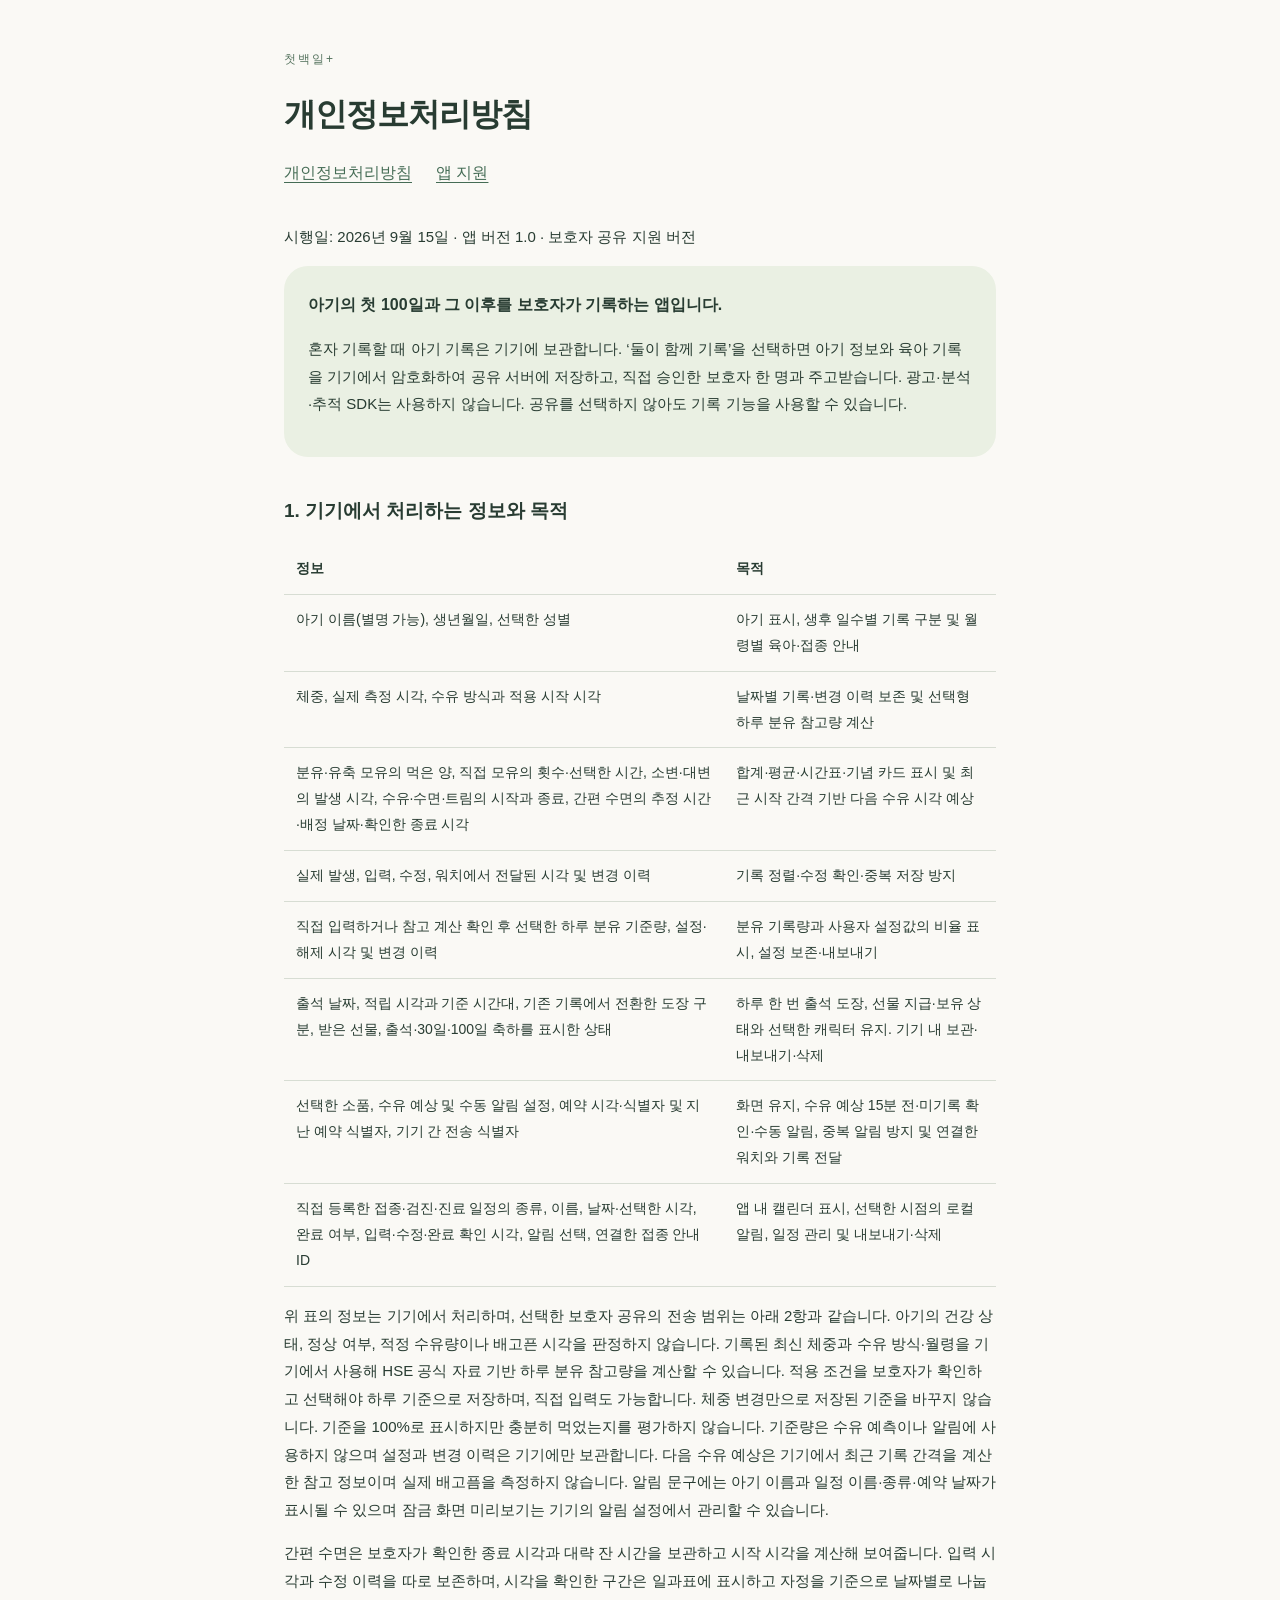
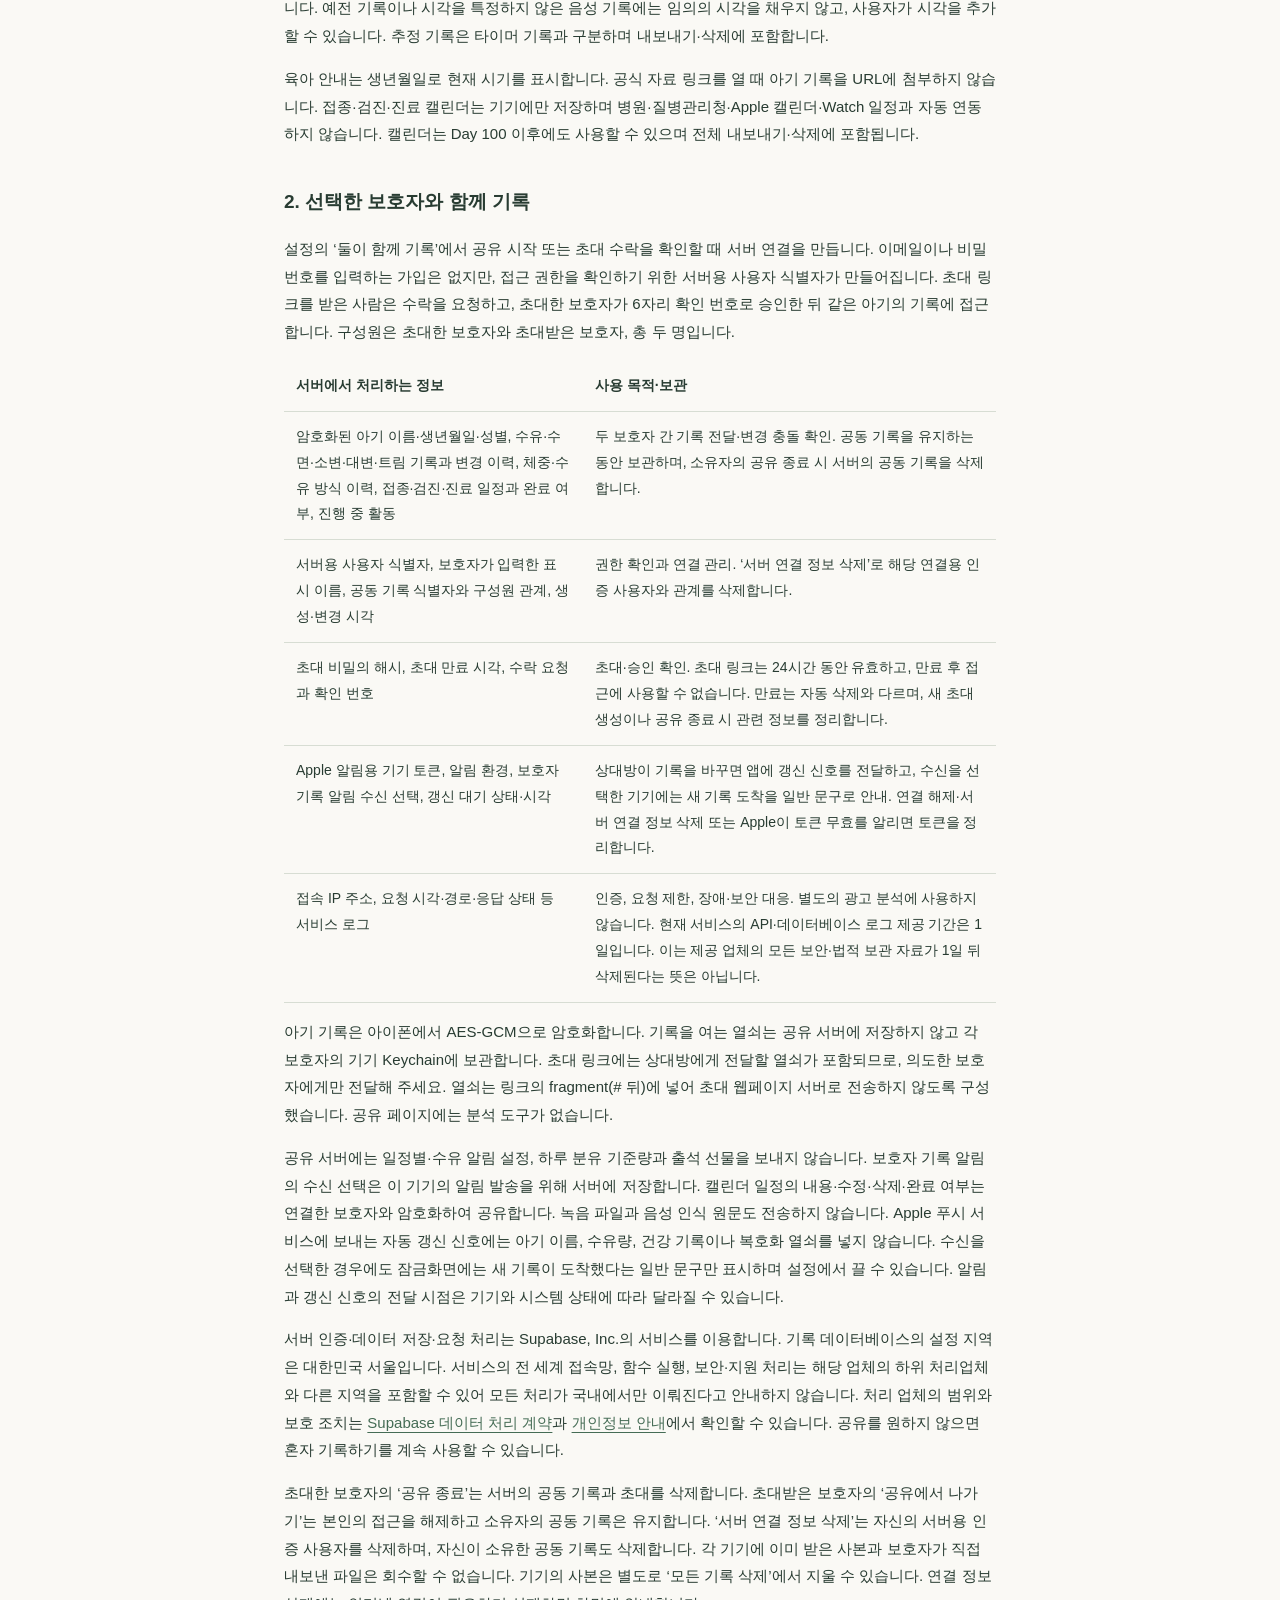
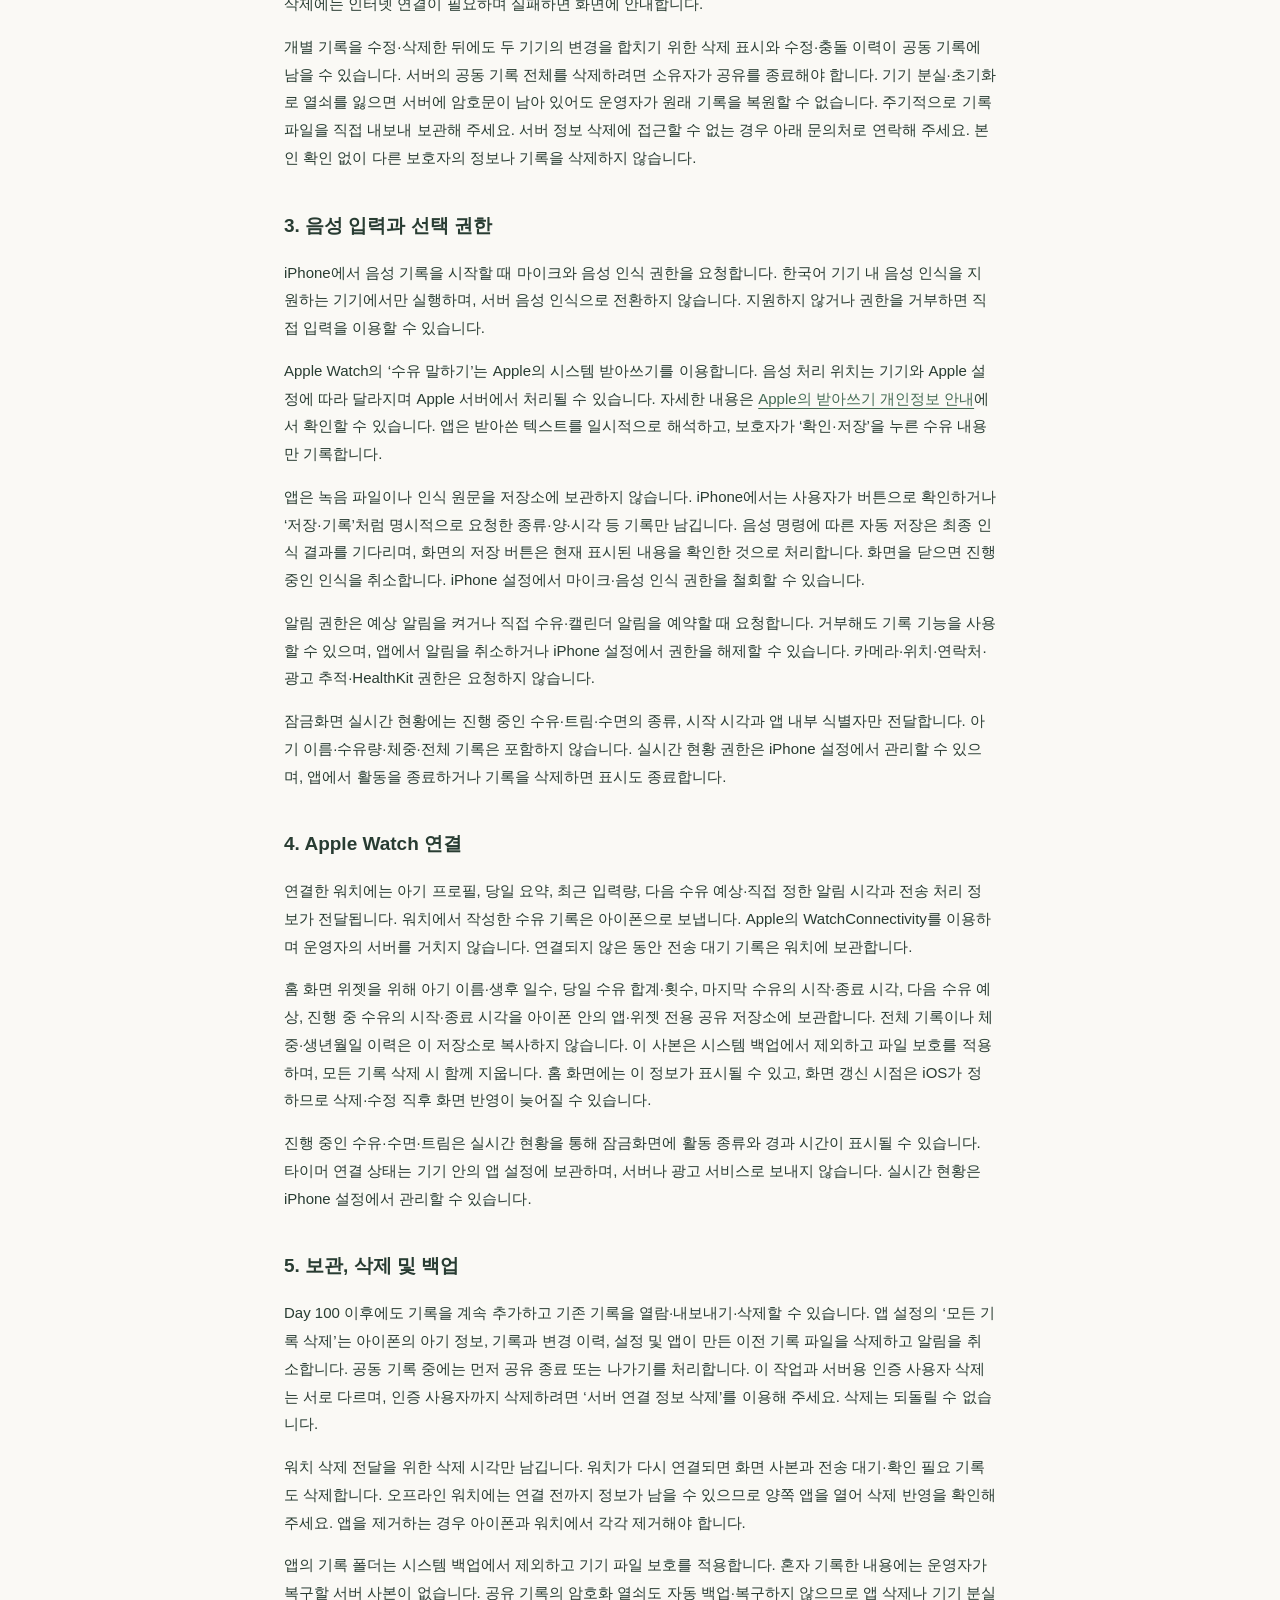
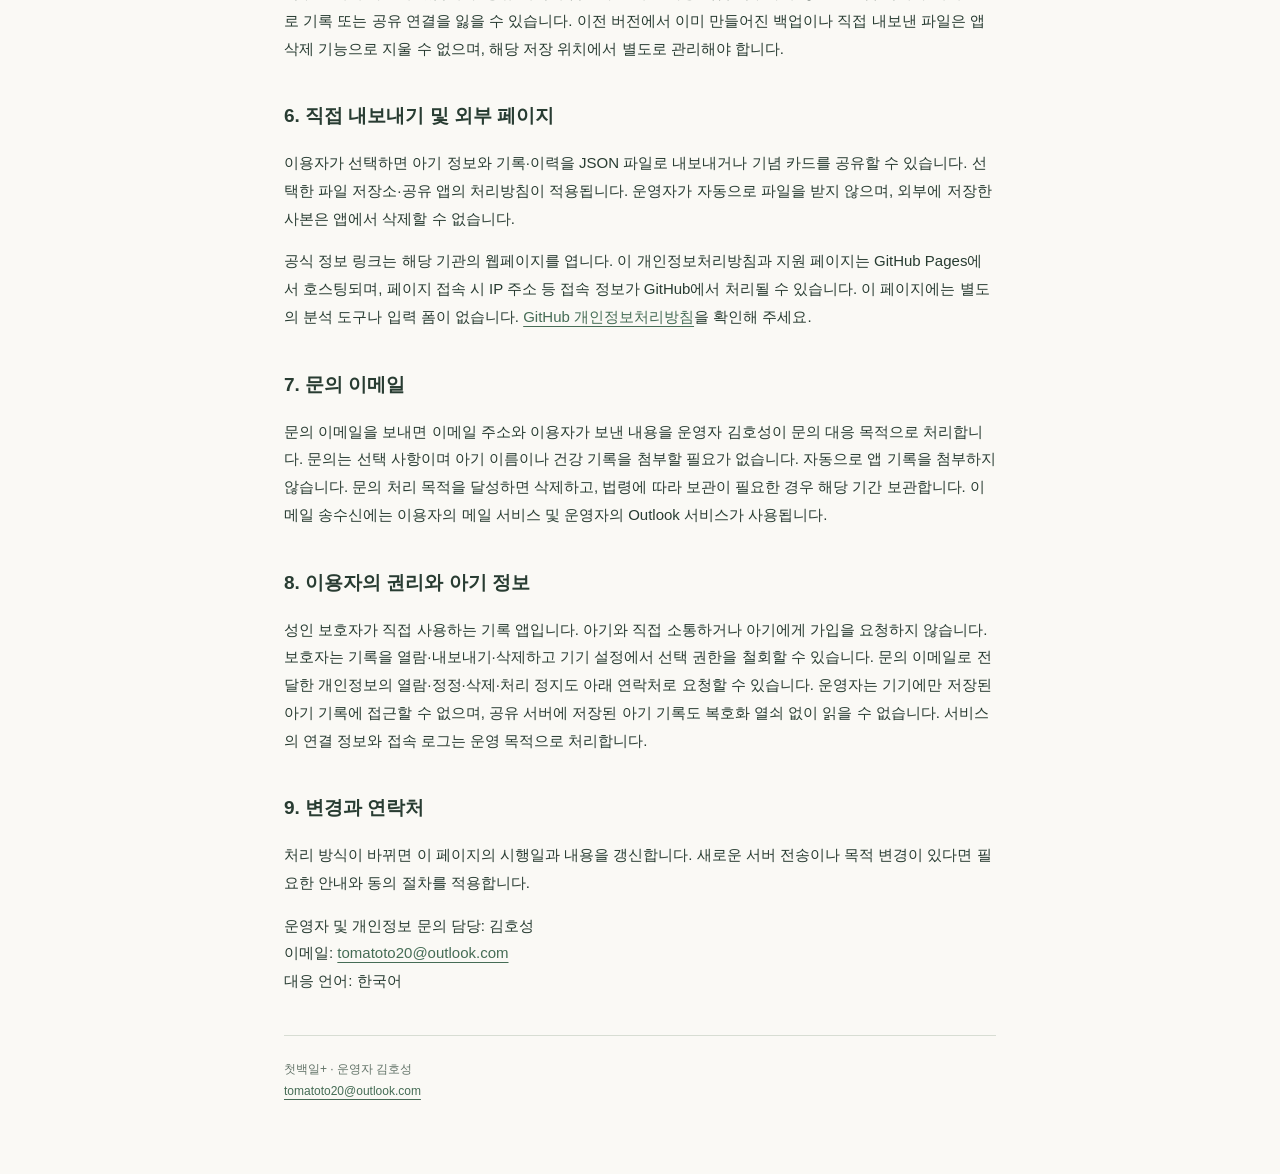
==== commit 3ba83106: "Document shared appointments and optional caregiver alerts" ====
--- a/index.html
+++ b/index.html
@@ -6,14 +6,14 @@
 <h2>2. 선택한 보호자와 함께 기록</h2>
 <p>설정의 ‘둘이 함께 기록’에서 공유 시작 또는 초대 수락을 확인할 때 서버 연결을 만듭니다. 이메일이나 비밀번호를 입력하는 가입은 없지만, 접근 권한을 확인하기 위한 서버용 사용자 식별자가 만들어집니다. 초대 링크를 받은 사람은 수락을 요청하고, 초대한 보호자가 6자리 확인 번호로 승인한 뒤 같은 아기의 기록에 접근합니다. 구성원은 초대한 보호자와 초대받은 보호자, 총 두 명입니다.</p>
 <table><thead><tr><th>서버에서 처리하는 정보</th><th>사용 목적·보관</th></tr></thead><tbody>
-<tr><td>암호화된 아기 이름·생년월일·성별, 수유·수면·소변·대변·트림 기록과 변경 이력, 체중·수유 방식 이력, 진행 중 활동</td><td>두 보호자 간 기록 전달·변경 충돌 확인. 공동 기록을 유지하는 동안 보관하며, 소유자의 공유 종료 시 서버의 공동 기록을 삭제합니다.</td></tr>
+<tr><td>암호화된 아기 이름·생년월일·성별, 수유·수면·소변·대변·트림 기록과 변경 이력, 체중·수유 방식 이력, 접종·검진·진료 일정과 완료 여부, 진행 중 활동</td><td>두 보호자 간 기록 전달·변경 충돌 확인. 공동 기록을 유지하는 동안 보관하며, 소유자의 공유 종료 시 서버의 공동 기록을 삭제합니다.</td></tr>
 <tr><td>서버용 사용자 식별자, 보호자가 입력한 표시 이름, 공동 기록 식별자와 구성원 관계, 생성·변경 시각</td><td>권한 확인과 연결 관리. ‘서버 연결 정보 삭제’로 해당 연결용 인증 사용자와 관계를 삭제합니다.</td></tr>
 <tr><td>초대 비밀의 해시, 초대 만료 시각, 수락 요청과 확인 번호</td><td>초대·승인 확인. 초대 링크는 24시간 동안 유효하고, 만료 후 접근에 사용할 수 없습니다. 만료는 자동 삭제와 다르며, 새 초대 생성이나 공유 종료 시 관련 정보를 정리합니다.</td></tr>
-<tr><td>Apple 알림용 기기 토큰, 알림 환경, 갱신 대기 상태·시각</td><td>상대방이 기록을 바꾸면 앱에 갱신 신호 전달. 연결 해제·서버 연결 정보 삭제 또는 Apple이 토큰 무효를 알리면 토큰을 정리합니다.</td></tr>
+<tr><td>Apple 알림용 기기 토큰, 알림 환경, 보호자 기록 알림 수신 선택, 갱신 대기 상태·시각</td><td>상대방이 기록을 바꾸면 앱에 갱신 신호를 전달하고, 수신을 선택한 기기에는 새 기록 도착을 일반 문구로 안내. 연결 해제·서버 연결 정보 삭제 또는 Apple이 토큰 무효를 알리면 토큰을 정리합니다.</td></tr>
 <tr><td>접속 IP 주소, 요청 시각·경로·응답 상태 등 서비스 로그</td><td>인증, 요청 제한, 장애·보안 대응. 별도의 광고 분석에 사용하지 않습니다. 현재 서비스의 API·데이터베이스 로그 제공 기간은 1일입니다. 이는 제공 업체의 모든 보안·법적 보관 자료가 1일 뒤 삭제된다는 뜻은 아닙니다.</td></tr>
 </tbody></table>
 <p>아기 기록은 아이폰에서 AES-GCM으로 암호화합니다. 기록을 여는 열쇠는 공유 서버에 저장하지 않고 각 보호자의 기기 Keychain에 보관합니다. 초대 링크에는 상대방에게 전달할 열쇠가 포함되므로, 의도한 보호자에게만 전달해 주세요. 열쇠는 링크의 fragment(# 뒤)에 넣어 초대 웹페이지 서버로 전송하지 않도록 구성했습니다. 공유 페이지에는 분석 도구가 없습니다.</p>
-<p>공유 서버에는 알림 설정·개인 캘린더 일정·하루 분유 기준량·출석 선물을 보내지 않습니다. 녹음 파일과 음성 인식 원문도 전송하지 않습니다. Apple 푸시 서비스에 보내는 자동 갱신 신호에는 아기 이름, 수유량, 건강 기록이나 복호화 열쇠를 넣지 않습니다. 갱신 신호의 전달 시점은 기기와 시스템 상태에 따라 달라질 수 있습니다.</p>
+<p>공유 서버에는 일정별·수유 알림 설정, 하루 분유 기준량과 출석 선물을 보내지 않습니다. 보호자 기록 알림의 수신 선택은 이 기기의 알림 발송을 위해 서버에 저장합니다. 캘린더 일정의 내용·수정·삭제·완료 여부는 연결한 보호자와 암호화하여 공유합니다. 녹음 파일과 음성 인식 원문도 전송하지 않습니다. Apple 푸시 서비스에 보내는 자동 갱신 신호에는 아기 이름, 수유량, 건강 기록이나 복호화 열쇠를 넣지 않습니다. 수신을 선택한 경우에도 잠금화면에는 새 기록이 도착했다는 일반 문구만 표시하며 설정에서 끌 수 있습니다. 알림과 갱신 신호의 전달 시점은 기기와 시스템 상태에 따라 달라질 수 있습니다.</p>
 <p>서버 인증·데이터 저장·요청 처리는 Supabase, Inc.의 서비스를 이용합니다. 기록 데이터베이스의 설정 지역은 대한민국 서울입니다. 서비스의 전 세계 접속망, 함수 실행, 보안·지원 처리는 해당 업체의 하위 처리업체와 다른 지역을 포함할 수 있어 모든 처리가 국내에서만 이뤄진다고 안내하지 않습니다. 처리 업체의 범위와 보호 조치는 <a href="https://supabase.com/legal/customer-resources/data-processing-addendum" rel="noreferrer">Supabase 데이터 처리 계약</a>과 <a href="https://supabase.com/privacy" rel="noreferrer">개인정보 안내</a>에서 확인할 수 있습니다. 공유를 원하지 않으면 혼자 기록하기를 계속 사용할 수 있습니다.</p>
 <p>초대한 보호자의 ‘공유 종료’는 서버의 공동 기록과 초대를 삭제합니다. 초대받은 보호자의 ‘공유에서 나가기’는 본인의 접근을 해제하고 소유자의 공동 기록은 유지합니다. ‘서버 연결 정보 삭제’는 자신의 서버용 인증 사용자를 삭제하며, 자신이 소유한 공동 기록도 삭제합니다. 각 기기에 이미 받은 사본과 보호자가 직접 내보낸 파일은 회수할 수 없습니다. 기기의 사본은 별도로 ‘모든 기록 삭제’에서 지울 수 있습니다. 연결 정보 삭제에는 인터넷 연결이 필요하며 실패하면 화면에 안내합니다.</p>
 <p>개별 기록을 수정·삭제한 뒤에도 두 기기의 변경을 합치기 위한 삭제 표시와 수정·충돌 이력이 공동 기록에 남을 수 있습니다. 서버의 공동 기록 전체를 삭제하려면 소유자가 공유를 종료해야 합니다. 기기 분실·초기화로 열쇠를 잃으면 서버에 암호문이 남아 있어도 운영자가 원래 기록을 복원할 수 없습니다. 주기적으로 기록 파일을 직접 내보내 보관해 주세요. 서버 정보 삭제에 접근할 수 없는 경우 아래 문의처로 연락해 주세요. 본인 확인 없이 다른 보호자의 정보나 기록을 삭제하지 않습니다.</p>
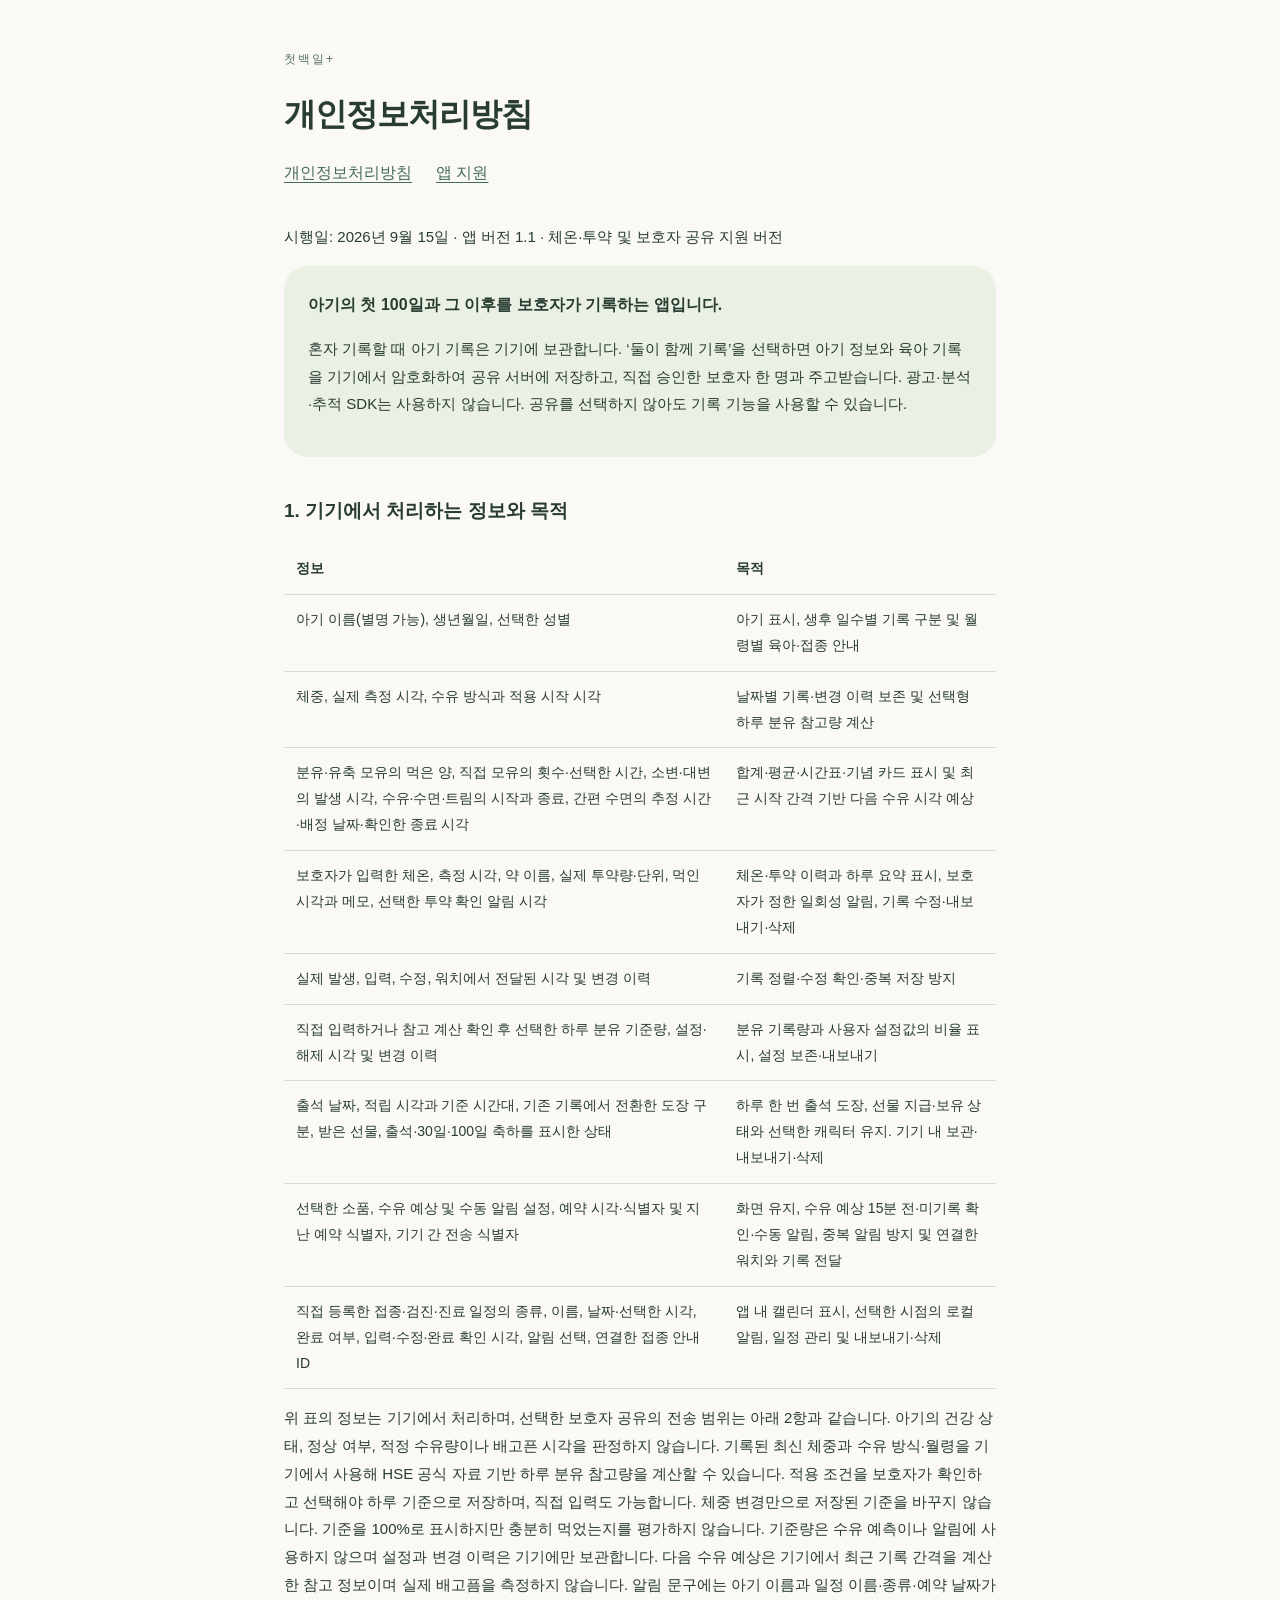
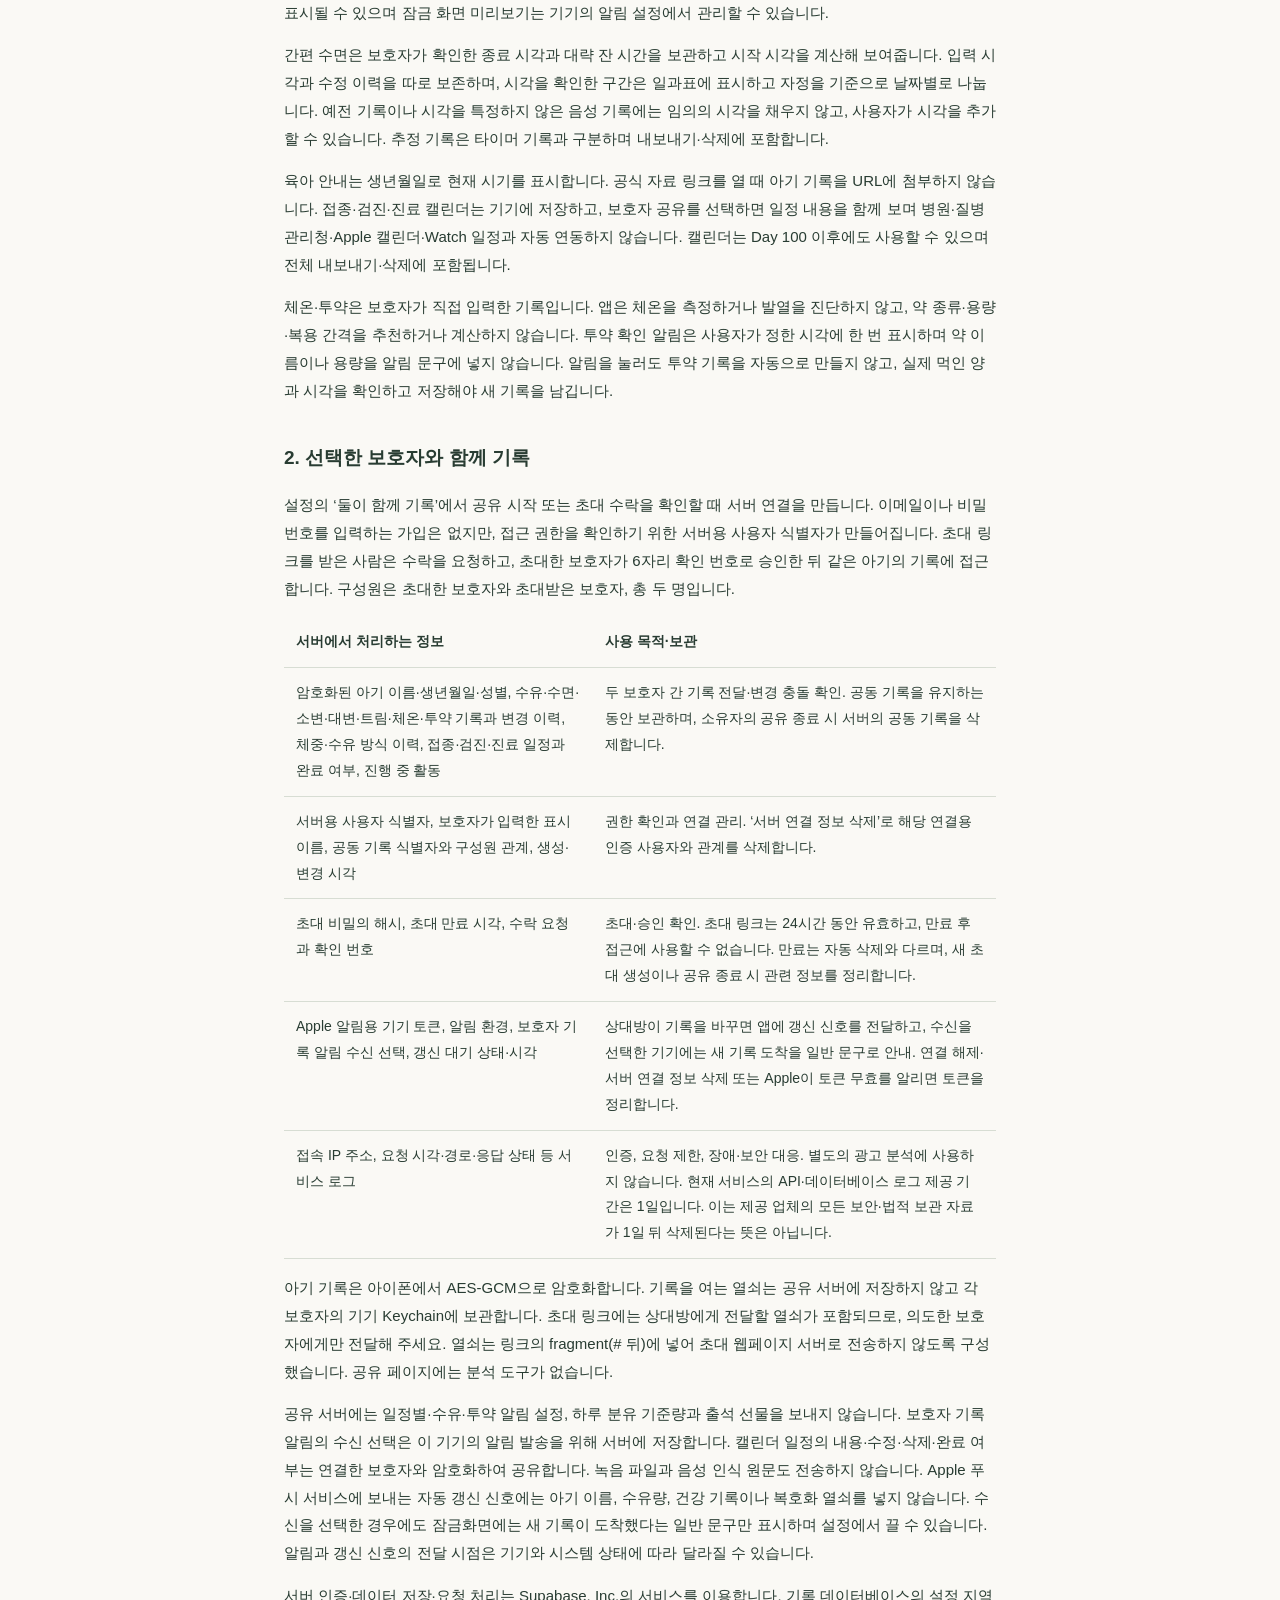
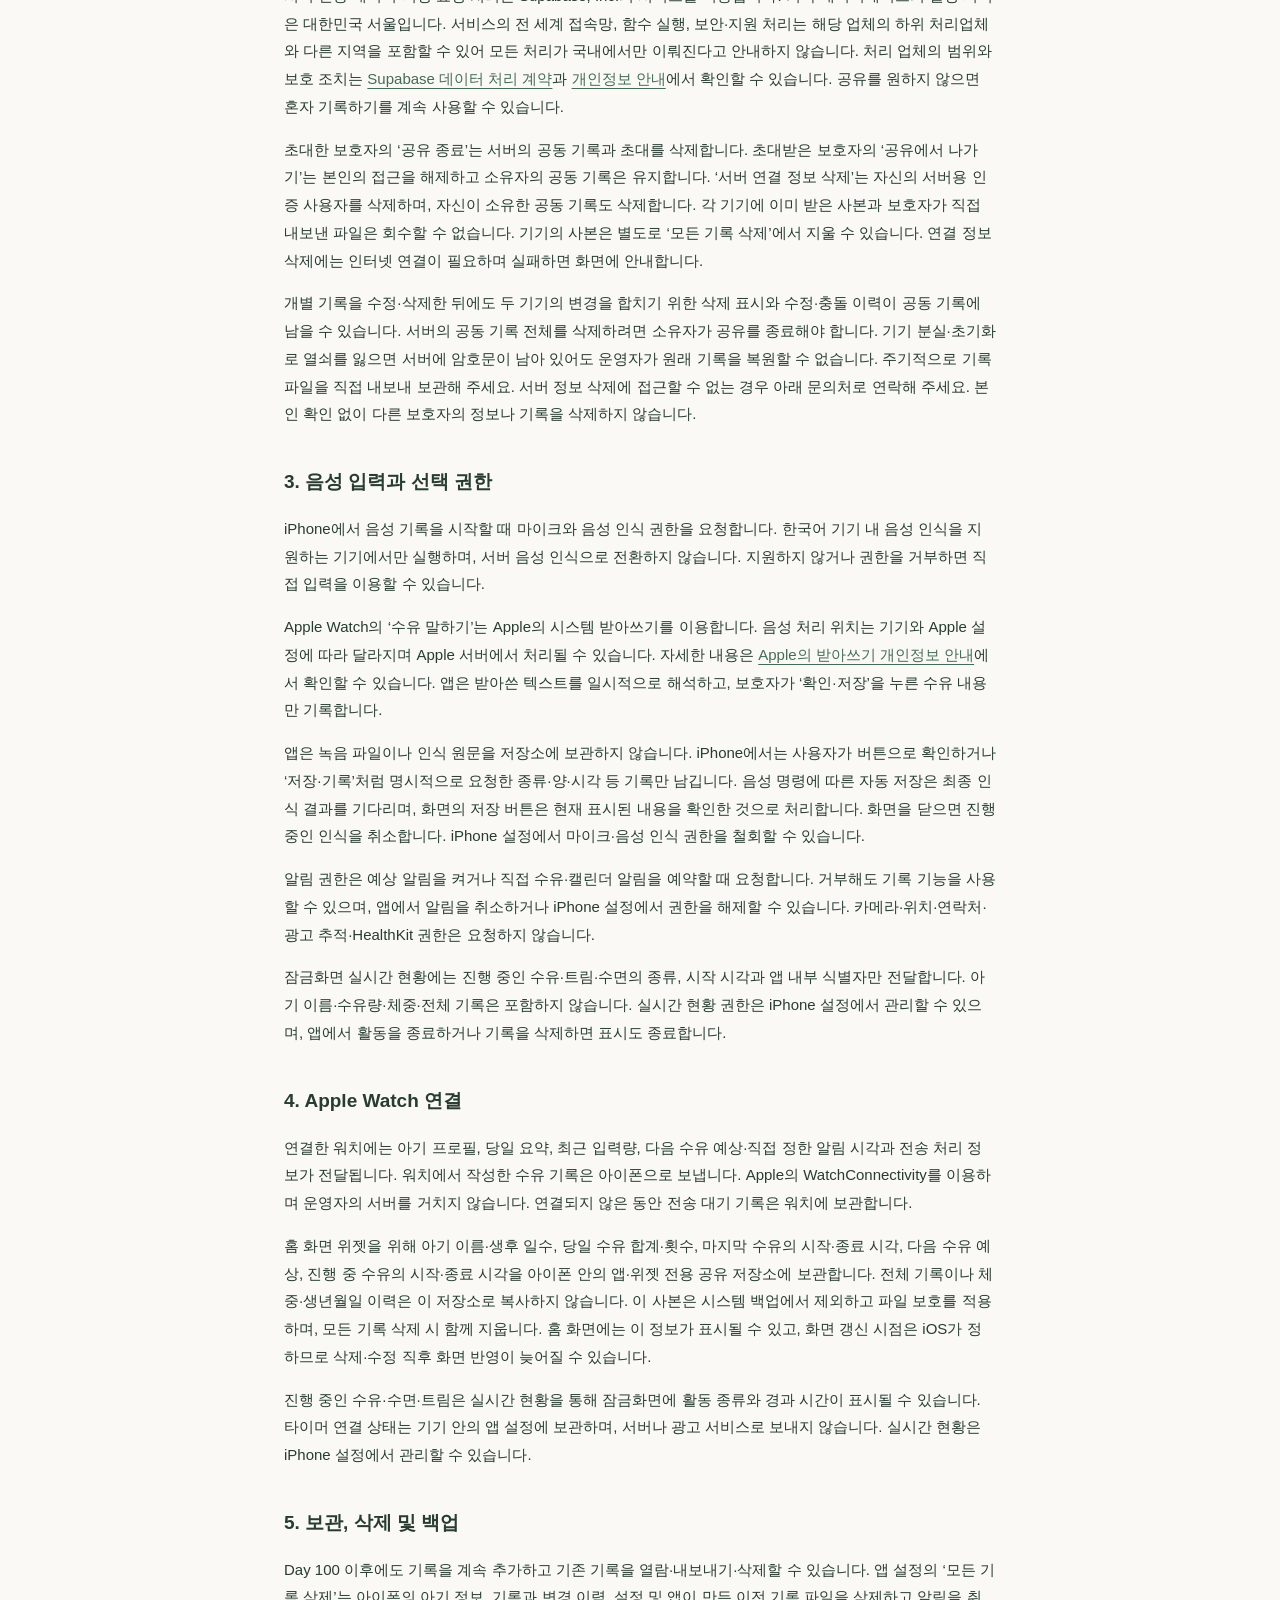
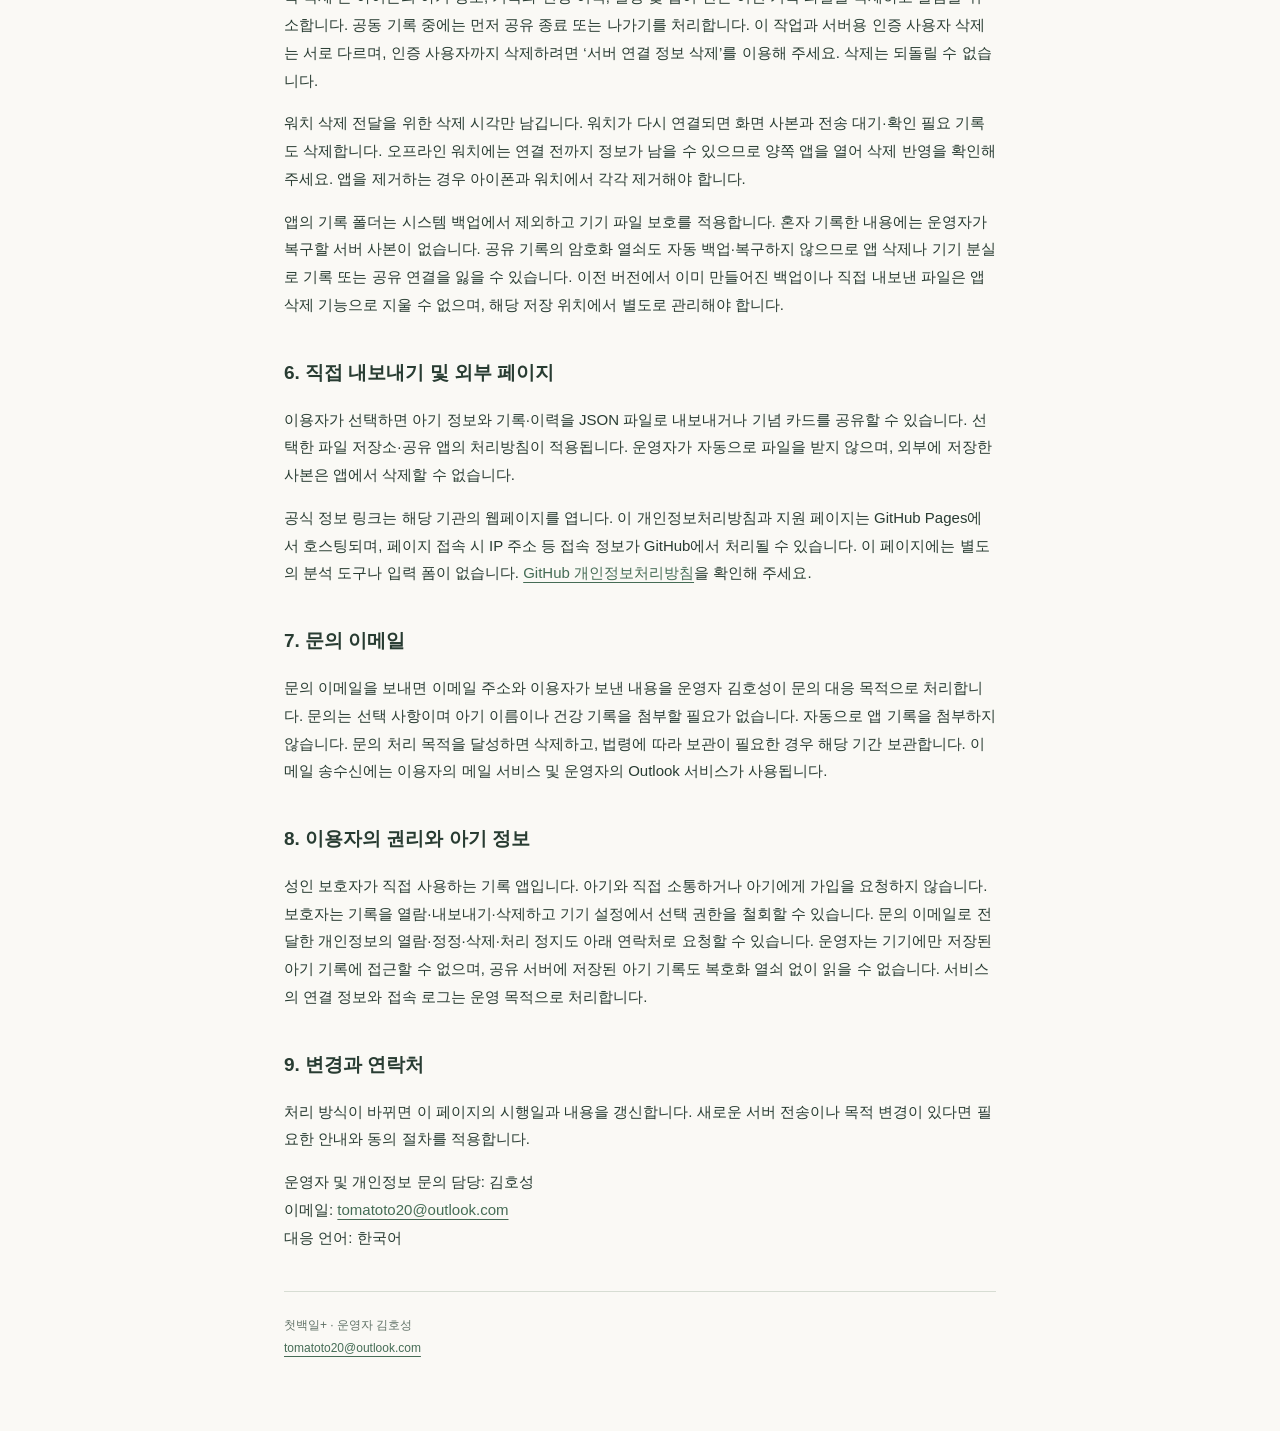
==== commit 9d733134: "Explain temperature records and user scheduled medication reminders" ====
--- a/index.html
+++ b/index.html
@@ -1,19 +1,20 @@
-<!doctype html><html lang="ko"><head><meta charset="utf-8"><meta name="viewport" content="width=device-width,initial-scale=1"><meta name="referrer" content="no-referrer"><title>개인정보처리방침 · 첫백일+</title><style>:root{color-scheme:light dark}*{box-sizing:border-box}body{max-width:760px;margin:auto;padding:48px 24px 72px;background:#faf9f5;color:#283c32;font-family:-apple-system,BlinkMacSystemFont,"Apple SD Gothic Neo",sans-serif;line-height:1.85}nav{display:flex;gap:24px;margin:20px 0 36px}a{color:#456c55;text-underline-offset:4px}h1{font-size:32px;line-height:1.4;letter-spacing:-1px}h2{font-size:19px;margin-top:36px}p,li{font-size:15px}.tag{font-size:12px;letter-spacing:2px;color:#56745f}.intro{padding:24px;background:#eaf0e3;border-radius:24px}table{border-collapse:collapse;width:100%;font-size:14px}th,td{text-align:left;padding:12px;border-bottom:1px solid #d7ddd3;vertical-align:top}footer{font-size:12px;border-top:1px solid #d7ddd3;margin-top:40px;padding-top:22px;color:#627368}@media(prefers-color-scheme:dark){body{background:#19251f;color:#edf1e9}.intro{background:#293a2d}a,.tag,footer{color:#bdd1bd}th,td,footer{border-color:#49594e}}@media(max-width:480px){body{padding:30px 20px 48px}h1{font-size:27px}td,th{padding:8px}}</style></head><body><div class="tag">첫백일+</div><h1>개인정보처리방침</h1><nav aria-label="안내 페이지"><a href="index.html">개인정보처리방침</a><a href="support.html">앱 지원</a></nav><p>시행일: 2026년 9월 15일 · 앱 버전 1.0 · 보호자 공유 지원 버전</p><div class="intro"><strong>아기의 첫 100일과 그 이후를 보호자가 기록하는 앱입니다.</strong><p>혼자 기록할 때 아기 기록은 기기에 보관합니다. ‘둘이 함께 기록’을 선택하면 아기 정보와 육아 기록을 기기에서 암호화하여 공유 서버에 저장하고, 직접 승인한 보호자 한 명과 주고받습니다. 광고·분석·추적 SDK는 사용하지 않습니다. 공유를 선택하지 않아도 기록 기능을 사용할 수 있습니다.</p></div>
-<h2>1. 기기에서 처리하는 정보와 목적</h2><table><thead><tr><th>정보</th><th>목적</th></tr></thead><tbody><tr><td>아기 이름(별명 가능), 생년월일, 선택한 성별</td><td>아기 표시, 생후 일수별 기록 구분 및 월령별 육아·접종 안내</td></tr><tr><td>체중, 실제 측정 시각, 수유 방식과 적용 시작 시각</td><td>날짜별 기록·변경 이력 보존 및 선택형 하루 분유 참고량 계산</td></tr><tr><td>분유·유축 모유의 먹은 양, 직접 모유의 횟수·선택한 시간, 소변·대변의 발생 시각, 수유·수면·트림의 시작과 종료, 간편 수면의 추정 시간·배정 날짜·확인한 종료 시각</td><td>합계·평균·시간표·기념 카드 표시 및 최근 시작 간격 기반 다음 수유 시각 예상</td></tr><tr><td>실제 발생, 입력, 수정, 워치에서 전달된 시각 및 변경 이력</td><td>기록 정렬·수정 확인·중복 저장 방지</td></tr><tr><td>직접 입력하거나 참고 계산 확인 후 선택한 하루 분유 기준량, 설정·해제 시각 및 변경 이력</td><td>분유 기록량과 사용자 설정값의 비율 표시, 설정 보존·내보내기</td></tr><tr><td>출석 날짜, 적립 시각과 기준 시간대, 기존 기록에서 전환한 도장 구분, 받은 선물, 출석·30일·100일 축하를 표시한 상태</td><td>하루 한 번 출석 도장, 선물 지급·보유 상태와 선택한 캐릭터 유지. 기기 내 보관·내보내기·삭제</td></tr><tr><td>선택한 소품, 수유 예상 및 수동 알림 설정, 예약 시각·식별자 및 지난 예약 식별자, 기기 간 전송 식별자</td><td>화면 유지, 수유 예상 15분 전·미기록 확인·수동 알림, 중복 알림 방지 및 연결한 워치와 기록 전달</td></tr><tr><td>직접 등록한 접종·검진·진료 일정의 종류, 이름, 날짜·선택한 시각, 완료 여부, 입력·수정·완료 확인 시각, 알림 선택, 연결한 접종 안내 ID</td><td>앱 내 캘린더 표시, 선택한 시점의 로컬 알림, 일정 관리 및 내보내기·삭제</td></tr></tbody></table><p>위 표의 정보는 기기에서 처리하며, 선택한 보호자 공유의 전송 범위는 아래 2항과 같습니다. 아기의 건강 상태, 정상 여부, 적정 수유량이나 배고픈 시각을 판정하지 않습니다. 기록된 최신 체중과 수유 방식·월령을 기기에서 사용해 HSE 공식 자료 기반 하루 분유 참고량을 계산할 수 있습니다. 적용 조건을 보호자가 확인하고 선택해야 하루 기준으로 저장하며, 직접 입력도 가능합니다. 체중 변경만으로 저장된 기준을 바꾸지 않습니다. 기준을 100%로 표시하지만 충분히 먹었는지를 평가하지 않습니다. 기준량은 수유 예측이나 알림에 사용하지 않으며 설정과 변경 이력은 기기에만 보관합니다. 다음 수유 예상은 기기에서 최근 기록 간격을 계산한 참고 정보이며 실제 배고픔을 측정하지 않습니다. 알림 문구에는 아기 이름과 일정 이름·종류·예약 날짜가 표시될 수 있으며 잠금 화면 미리보기는 기기의 알림 설정에서 관리할 수 있습니다.</p>
+<!doctype html><html lang="ko"><head><meta charset="utf-8"><meta name="viewport" content="width=device-width,initial-scale=1"><meta name="referrer" content="no-referrer"><title>개인정보처리방침 · 첫백일+</title><style>:root{color-scheme:light dark}*{box-sizing:border-box}body{max-width:760px;margin:auto;padding:48px 24px 72px;background:#faf9f5;color:#283c32;font-family:-apple-system,BlinkMacSystemFont,"Apple SD Gothic Neo",sans-serif;line-height:1.85}nav{display:flex;gap:24px;margin:20px 0 36px}a{color:#456c55;text-underline-offset:4px}h1{font-size:32px;line-height:1.4;letter-spacing:-1px}h2{font-size:19px;margin-top:36px}p,li{font-size:15px}.tag{font-size:12px;letter-spacing:2px;color:#56745f}.intro{padding:24px;background:#eaf0e3;border-radius:24px}table{border-collapse:collapse;width:100%;font-size:14px}th,td{text-align:left;padding:12px;border-bottom:1px solid #d7ddd3;vertical-align:top}footer{font-size:12px;border-top:1px solid #d7ddd3;margin-top:40px;padding-top:22px;color:#627368}@media(prefers-color-scheme:dark){body{background:#19251f;color:#edf1e9}.intro{background:#293a2d}a,.tag,footer{color:#bdd1bd}th,td,footer{border-color:#49594e}}@media(max-width:480px){body{padding:30px 20px 48px}h1{font-size:27px}td,th{padding:8px}}</style></head><body><div class="tag">첫백일+</div><h1>개인정보처리방침</h1><nav aria-label="안내 페이지"><a href="index.html">개인정보처리방침</a><a href="support.html">앱 지원</a></nav><p>시행일: 2026년 9월 15일 · 앱 버전 1.1 · 체온·투약 및 보호자 공유 지원 버전</p><div class="intro"><strong>아기의 첫 100일과 그 이후를 보호자가 기록하는 앱입니다.</strong><p>혼자 기록할 때 아기 기록은 기기에 보관합니다. ‘둘이 함께 기록’을 선택하면 아기 정보와 육아 기록을 기기에서 암호화하여 공유 서버에 저장하고, 직접 승인한 보호자 한 명과 주고받습니다. 광고·분석·추적 SDK는 사용하지 않습니다. 공유를 선택하지 않아도 기록 기능을 사용할 수 있습니다.</p></div>
+<h2>1. 기기에서 처리하는 정보와 목적</h2><table><thead><tr><th>정보</th><th>목적</th></tr></thead><tbody><tr><td>아기 이름(별명 가능), 생년월일, 선택한 성별</td><td>아기 표시, 생후 일수별 기록 구분 및 월령별 육아·접종 안내</td></tr><tr><td>체중, 실제 측정 시각, 수유 방식과 적용 시작 시각</td><td>날짜별 기록·변경 이력 보존 및 선택형 하루 분유 참고량 계산</td></tr><tr><td>분유·유축 모유의 먹은 양, 직접 모유의 횟수·선택한 시간, 소변·대변의 발생 시각, 수유·수면·트림의 시작과 종료, 간편 수면의 추정 시간·배정 날짜·확인한 종료 시각</td><td>합계·평균·시간표·기념 카드 표시 및 최근 시작 간격 기반 다음 수유 시각 예상</td></tr><tr><td>보호자가 입력한 체온, 측정 시각, 약 이름, 실제 투약량·단위, 먹인 시각과 메모, 선택한 투약 확인 알림 시각</td><td>체온·투약 이력과 하루 요약 표시, 보호자가 정한 일회성 알림, 기록 수정·내보내기·삭제</td></tr><tr><td>실제 발생, 입력, 수정, 워치에서 전달된 시각 및 변경 이력</td><td>기록 정렬·수정 확인·중복 저장 방지</td></tr><tr><td>직접 입력하거나 참고 계산 확인 후 선택한 하루 분유 기준량, 설정·해제 시각 및 변경 이력</td><td>분유 기록량과 사용자 설정값의 비율 표시, 설정 보존·내보내기</td></tr><tr><td>출석 날짜, 적립 시각과 기준 시간대, 기존 기록에서 전환한 도장 구분, 받은 선물, 출석·30일·100일 축하를 표시한 상태</td><td>하루 한 번 출석 도장, 선물 지급·보유 상태와 선택한 캐릭터 유지. 기기 내 보관·내보내기·삭제</td></tr><tr><td>선택한 소품, 수유 예상 및 수동 알림 설정, 예약 시각·식별자 및 지난 예약 식별자, 기기 간 전송 식별자</td><td>화면 유지, 수유 예상 15분 전·미기록 확인·수동 알림, 중복 알림 방지 및 연결한 워치와 기록 전달</td></tr><tr><td>직접 등록한 접종·검진·진료 일정의 종류, 이름, 날짜·선택한 시각, 완료 여부, 입력·수정·완료 확인 시각, 알림 선택, 연결한 접종 안내 ID</td><td>앱 내 캘린더 표시, 선택한 시점의 로컬 알림, 일정 관리 및 내보내기·삭제</td></tr></tbody></table><p>위 표의 정보는 기기에서 처리하며, 선택한 보호자 공유의 전송 범위는 아래 2항과 같습니다. 아기의 건강 상태, 정상 여부, 적정 수유량이나 배고픈 시각을 판정하지 않습니다. 기록된 최신 체중과 수유 방식·월령을 기기에서 사용해 HSE 공식 자료 기반 하루 분유 참고량을 계산할 수 있습니다. 적용 조건을 보호자가 확인하고 선택해야 하루 기준으로 저장하며, 직접 입력도 가능합니다. 체중 변경만으로 저장된 기준을 바꾸지 않습니다. 기준을 100%로 표시하지만 충분히 먹었는지를 평가하지 않습니다. 기준량은 수유 예측이나 알림에 사용하지 않으며 설정과 변경 이력은 기기에만 보관합니다. 다음 수유 예상은 기기에서 최근 기록 간격을 계산한 참고 정보이며 실제 배고픔을 측정하지 않습니다. 알림 문구에는 아기 이름과 일정 이름·종류·예약 날짜가 표시될 수 있으며 잠금 화면 미리보기는 기기의 알림 설정에서 관리할 수 있습니다.</p>
 <p>간편 수면은 보호자가 확인한 종료 시각과 대략 잔 시간을 보관하고 시작 시각을 계산해 보여줍니다. 입력 시각과 수정 이력을 따로 보존하며, 시각을 확인한 구간은 일과표에 표시하고 자정을 기준으로 날짜별로 나눕니다. 예전 기록이나 시각을 특정하지 않은 음성 기록에는 임의의 시각을 채우지 않고, 사용자가 시각을 추가할 수 있습니다. 추정 기록은 타이머 기록과 구분하며 내보내기·삭제에 포함합니다.</p>
 
-<p>육아 안내는 생년월일로 현재 시기를 표시합니다. 공식 자료 링크를 열 때 아기 기록을 URL에 첨부하지 않습니다. 접종·검진·진료 캘린더는 기기에만 저장하며 병원·질병관리청·Apple 캘린더·Watch 일정과 자동 연동하지 않습니다. 캘린더는 Day 100 이후에도 사용할 수 있으며 전체 내보내기·삭제에 포함됩니다.</p>
+<p>육아 안내는 생년월일로 현재 시기를 표시합니다. 공식 자료 링크를 열 때 아기 기록을 URL에 첨부하지 않습니다. 접종·검진·진료 캘린더는 기기에 저장하고, 보호자 공유를 선택하면 일정 내용을 함께 보며 병원·질병관리청·Apple 캘린더·Watch 일정과 자동 연동하지 않습니다. 캘린더는 Day 100 이후에도 사용할 수 있으며 전체 내보내기·삭제에 포함됩니다.</p>
+<p>체온·투약은 보호자가 직접 입력한 기록입니다. 앱은 체온을 측정하거나 발열을 진단하지 않고, 약 종류·용량·복용 간격을 추천하거나 계산하지 않습니다. 투약 확인 알림은 사용자가 정한 시각에 한 번 표시하며 약 이름이나 용량을 알림 문구에 넣지 않습니다. 알림을 눌러도 투약 기록을 자동으로 만들지 않고, 실제 먹인 양과 시각을 확인하고 저장해야 새 기록을 남깁니다.</p>
 <h2>2. 선택한 보호자와 함께 기록</h2>
 <p>설정의 ‘둘이 함께 기록’에서 공유 시작 또는 초대 수락을 확인할 때 서버 연결을 만듭니다. 이메일이나 비밀번호를 입력하는 가입은 없지만, 접근 권한을 확인하기 위한 서버용 사용자 식별자가 만들어집니다. 초대 링크를 받은 사람은 수락을 요청하고, 초대한 보호자가 6자리 확인 번호로 승인한 뒤 같은 아기의 기록에 접근합니다. 구성원은 초대한 보호자와 초대받은 보호자, 총 두 명입니다.</p>
 <table><thead><tr><th>서버에서 처리하는 정보</th><th>사용 목적·보관</th></tr></thead><tbody>
-<tr><td>암호화된 아기 이름·생년월일·성별, 수유·수면·소변·대변·트림 기록과 변경 이력, 체중·수유 방식 이력, 접종·검진·진료 일정과 완료 여부, 진행 중 활동</td><td>두 보호자 간 기록 전달·변경 충돌 확인. 공동 기록을 유지하는 동안 보관하며, 소유자의 공유 종료 시 서버의 공동 기록을 삭제합니다.</td></tr>
+<tr><td>암호화된 아기 이름·생년월일·성별, 수유·수면·소변·대변·트림·체온·투약 기록과 변경 이력, 체중·수유 방식 이력, 접종·검진·진료 일정과 완료 여부, 진행 중 활동</td><td>두 보호자 간 기록 전달·변경 충돌 확인. 공동 기록을 유지하는 동안 보관하며, 소유자의 공유 종료 시 서버의 공동 기록을 삭제합니다.</td></tr>
 <tr><td>서버용 사용자 식별자, 보호자가 입력한 표시 이름, 공동 기록 식별자와 구성원 관계, 생성·변경 시각</td><td>권한 확인과 연결 관리. ‘서버 연결 정보 삭제’로 해당 연결용 인증 사용자와 관계를 삭제합니다.</td></tr>
 <tr><td>초대 비밀의 해시, 초대 만료 시각, 수락 요청과 확인 번호</td><td>초대·승인 확인. 초대 링크는 24시간 동안 유효하고, 만료 후 접근에 사용할 수 없습니다. 만료는 자동 삭제와 다르며, 새 초대 생성이나 공유 종료 시 관련 정보를 정리합니다.</td></tr>
 <tr><td>Apple 알림용 기기 토큰, 알림 환경, 보호자 기록 알림 수신 선택, 갱신 대기 상태·시각</td><td>상대방이 기록을 바꾸면 앱에 갱신 신호를 전달하고, 수신을 선택한 기기에는 새 기록 도착을 일반 문구로 안내. 연결 해제·서버 연결 정보 삭제 또는 Apple이 토큰 무효를 알리면 토큰을 정리합니다.</td></tr>
 <tr><td>접속 IP 주소, 요청 시각·경로·응답 상태 등 서비스 로그</td><td>인증, 요청 제한, 장애·보안 대응. 별도의 광고 분석에 사용하지 않습니다. 현재 서비스의 API·데이터베이스 로그 제공 기간은 1일입니다. 이는 제공 업체의 모든 보안·법적 보관 자료가 1일 뒤 삭제된다는 뜻은 아닙니다.</td></tr>
 </tbody></table>
 <p>아기 기록은 아이폰에서 AES-GCM으로 암호화합니다. 기록을 여는 열쇠는 공유 서버에 저장하지 않고 각 보호자의 기기 Keychain에 보관합니다. 초대 링크에는 상대방에게 전달할 열쇠가 포함되므로, 의도한 보호자에게만 전달해 주세요. 열쇠는 링크의 fragment(# 뒤)에 넣어 초대 웹페이지 서버로 전송하지 않도록 구성했습니다. 공유 페이지에는 분석 도구가 없습니다.</p>
-<p>공유 서버에는 일정별·수유 알림 설정, 하루 분유 기준량과 출석 선물을 보내지 않습니다. 보호자 기록 알림의 수신 선택은 이 기기의 알림 발송을 위해 서버에 저장합니다. 캘린더 일정의 내용·수정·삭제·완료 여부는 연결한 보호자와 암호화하여 공유합니다. 녹음 파일과 음성 인식 원문도 전송하지 않습니다. Apple 푸시 서비스에 보내는 자동 갱신 신호에는 아기 이름, 수유량, 건강 기록이나 복호화 열쇠를 넣지 않습니다. 수신을 선택한 경우에도 잠금화면에는 새 기록이 도착했다는 일반 문구만 표시하며 설정에서 끌 수 있습니다. 알림과 갱신 신호의 전달 시점은 기기와 시스템 상태에 따라 달라질 수 있습니다.</p>
+<p>공유 서버에는 일정별·수유·투약 알림 설정, 하루 분유 기준량과 출석 선물을 보내지 않습니다. 보호자 기록 알림의 수신 선택은 이 기기의 알림 발송을 위해 서버에 저장합니다. 캘린더 일정의 내용·수정·삭제·완료 여부는 연결한 보호자와 암호화하여 공유합니다. 녹음 파일과 음성 인식 원문도 전송하지 않습니다. Apple 푸시 서비스에 보내는 자동 갱신 신호에는 아기 이름, 수유량, 건강 기록이나 복호화 열쇠를 넣지 않습니다. 수신을 선택한 경우에도 잠금화면에는 새 기록이 도착했다는 일반 문구만 표시하며 설정에서 끌 수 있습니다. 알림과 갱신 신호의 전달 시점은 기기와 시스템 상태에 따라 달라질 수 있습니다.</p>
 <p>서버 인증·데이터 저장·요청 처리는 Supabase, Inc.의 서비스를 이용합니다. 기록 데이터베이스의 설정 지역은 대한민국 서울입니다. 서비스의 전 세계 접속망, 함수 실행, 보안·지원 처리는 해당 업체의 하위 처리업체와 다른 지역을 포함할 수 있어 모든 처리가 국내에서만 이뤄진다고 안내하지 않습니다. 처리 업체의 범위와 보호 조치는 <a href="https://supabase.com/legal/customer-resources/data-processing-addendum" rel="noreferrer">Supabase 데이터 처리 계약</a>과 <a href="https://supabase.com/privacy" rel="noreferrer">개인정보 안내</a>에서 확인할 수 있습니다. 공유를 원하지 않으면 혼자 기록하기를 계속 사용할 수 있습니다.</p>
 <p>초대한 보호자의 ‘공유 종료’는 서버의 공동 기록과 초대를 삭제합니다. 초대받은 보호자의 ‘공유에서 나가기’는 본인의 접근을 해제하고 소유자의 공동 기록은 유지합니다. ‘서버 연결 정보 삭제’는 자신의 서버용 인증 사용자를 삭제하며, 자신이 소유한 공동 기록도 삭제합니다. 각 기기에 이미 받은 사본과 보호자가 직접 내보낸 파일은 회수할 수 없습니다. 기기의 사본은 별도로 ‘모든 기록 삭제’에서 지울 수 있습니다. 연결 정보 삭제에는 인터넷 연결이 필요하며 실패하면 화면에 안내합니다.</p>
 <p>개별 기록을 수정·삭제한 뒤에도 두 기기의 변경을 합치기 위한 삭제 표시와 수정·충돌 이력이 공동 기록에 남을 수 있습니다. 서버의 공동 기록 전체를 삭제하려면 소유자가 공유를 종료해야 합니다. 기기 분실·초기화로 열쇠를 잃으면 서버에 암호문이 남아 있어도 운영자가 원래 기록을 복원할 수 없습니다. 주기적으로 기록 파일을 직접 내보내 보관해 주세요. 서버 정보 삭제에 접근할 수 없는 경우 아래 문의처로 연락해 주세요. 본인 확인 없이 다른 보호자의 정보나 기록을 삭제하지 않습니다.</p>
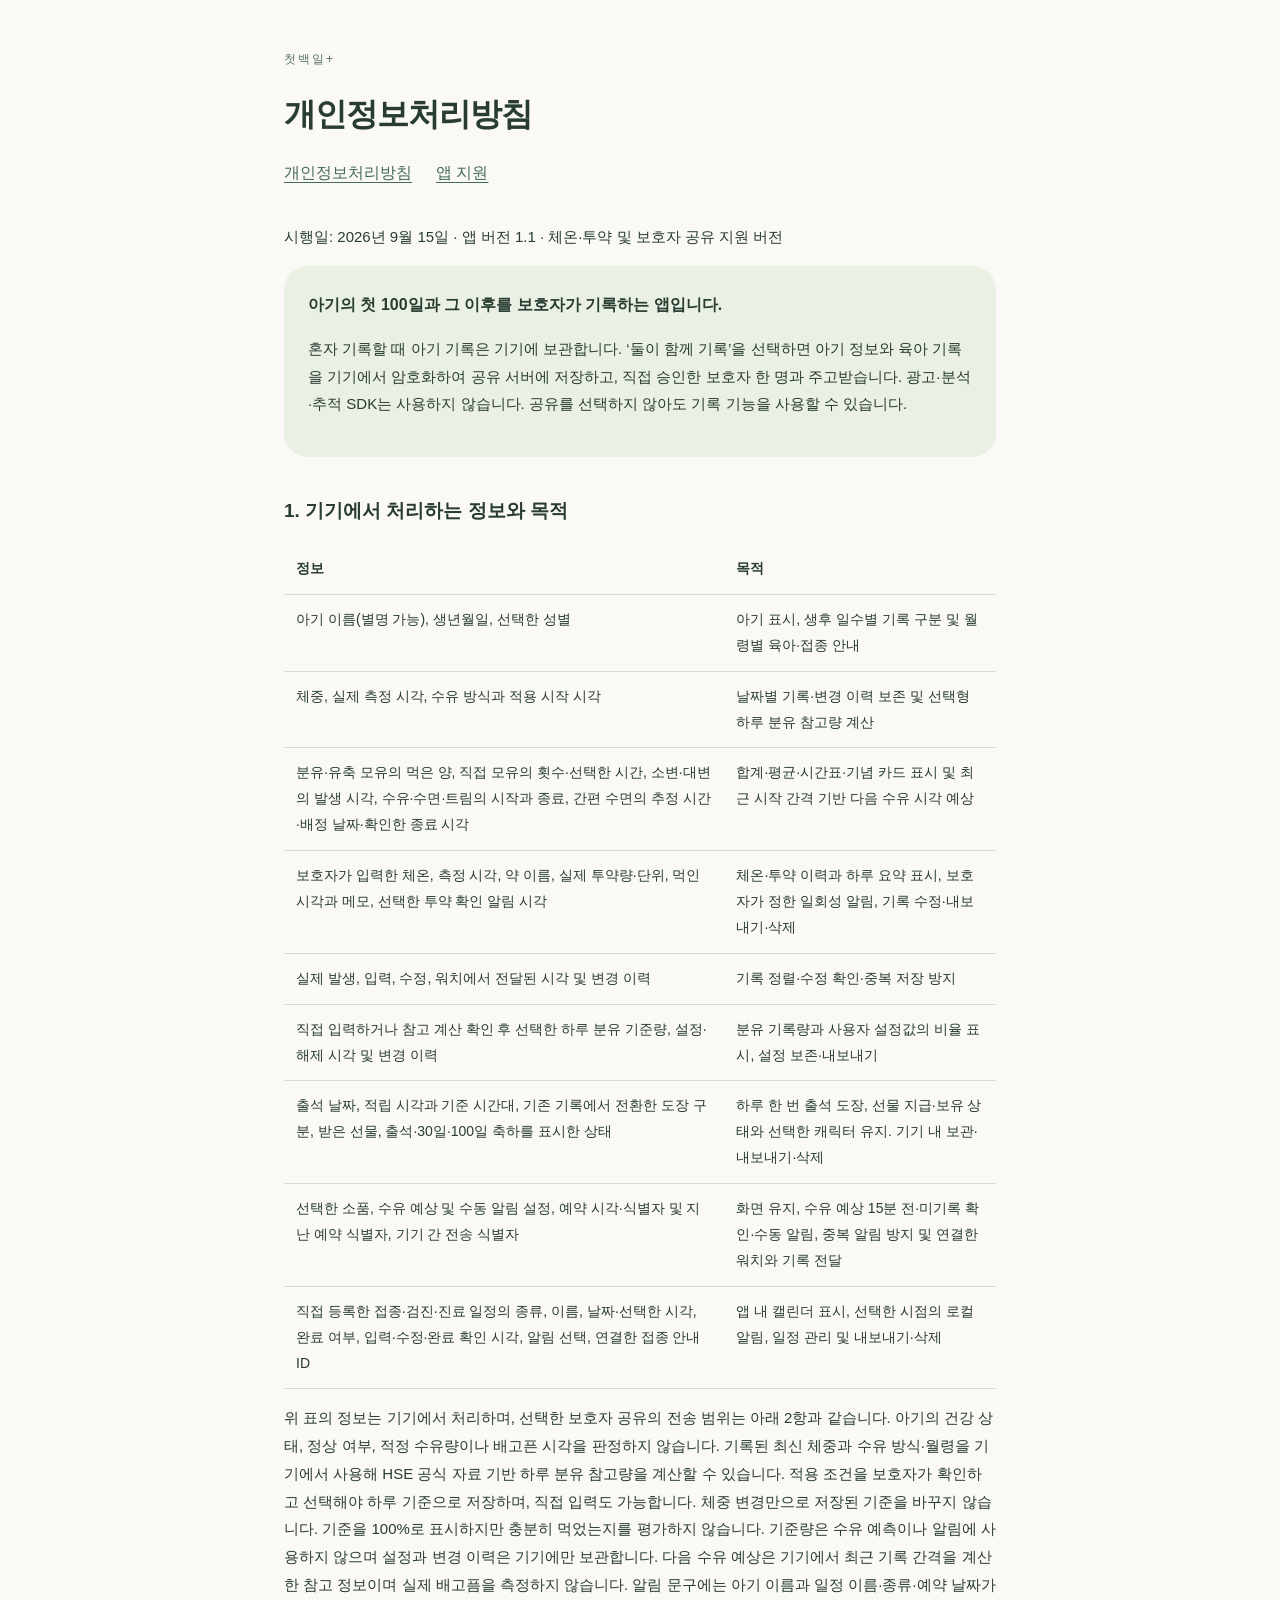
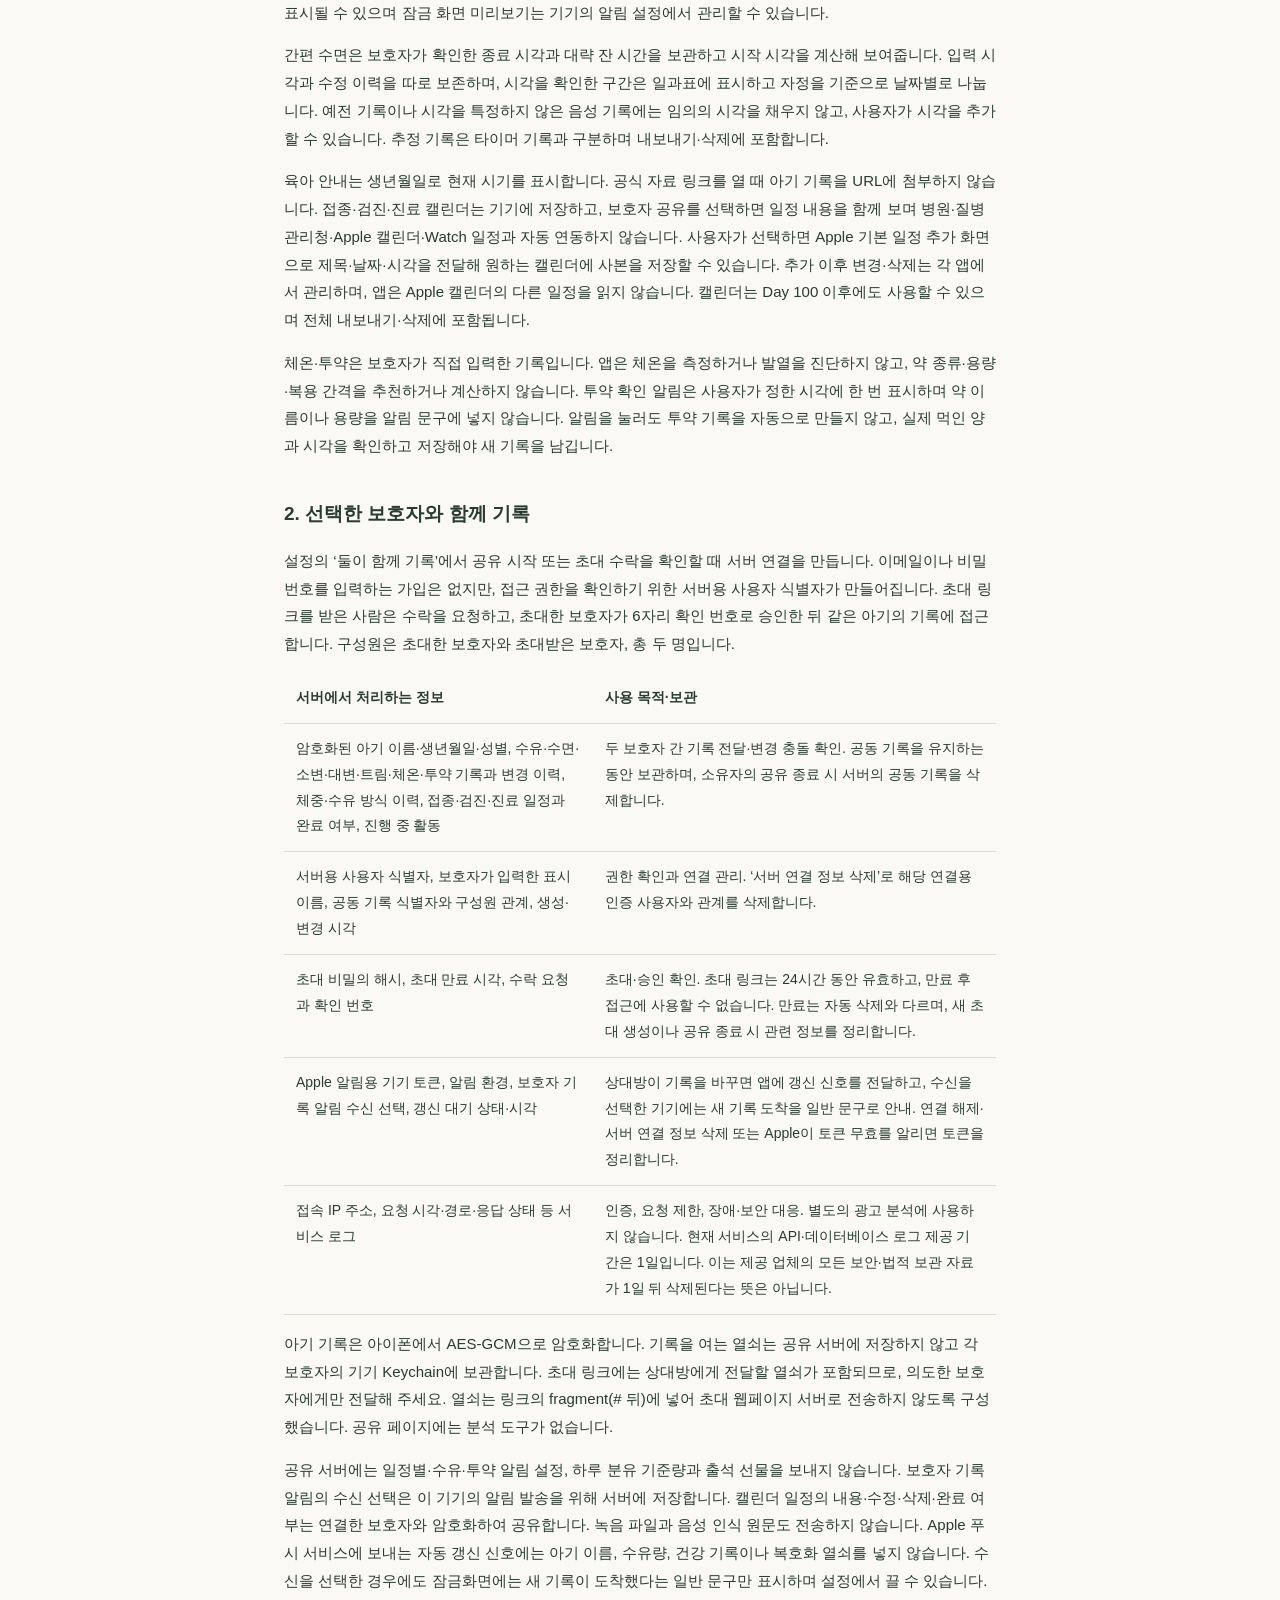
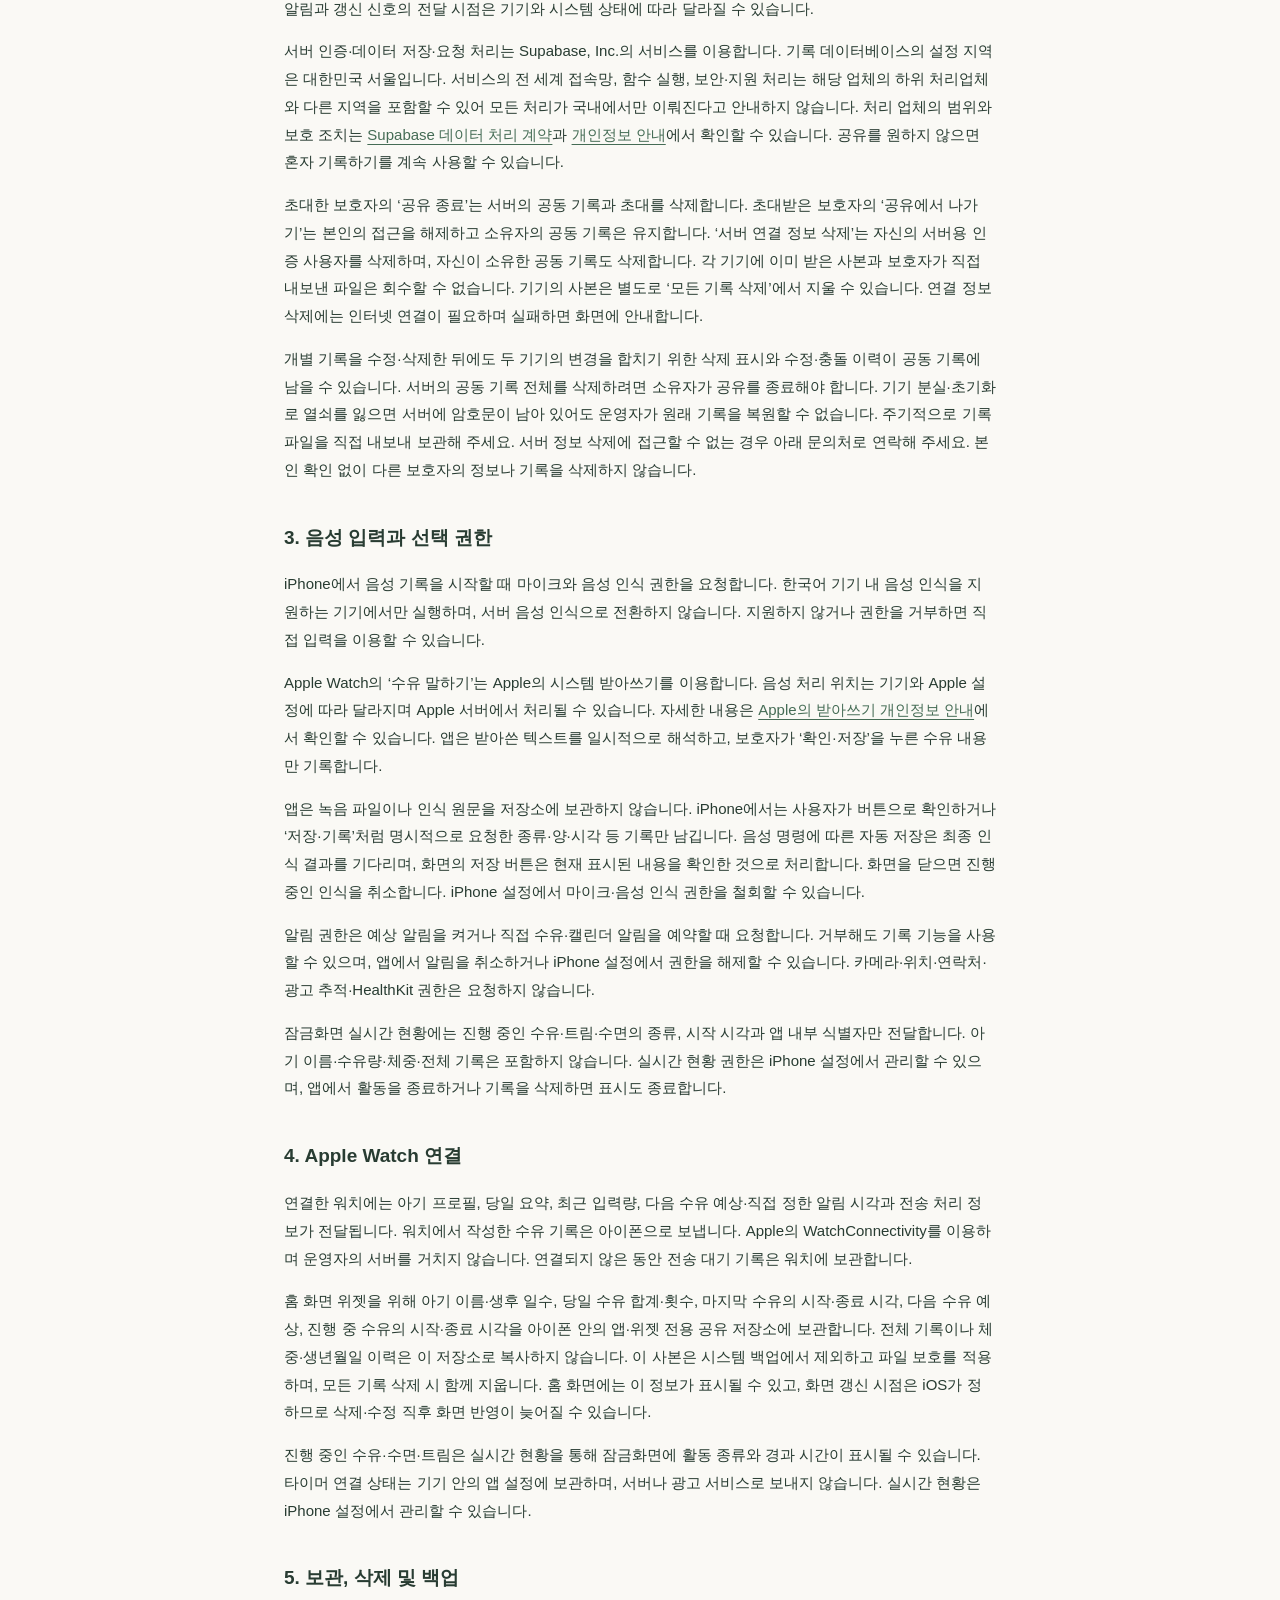
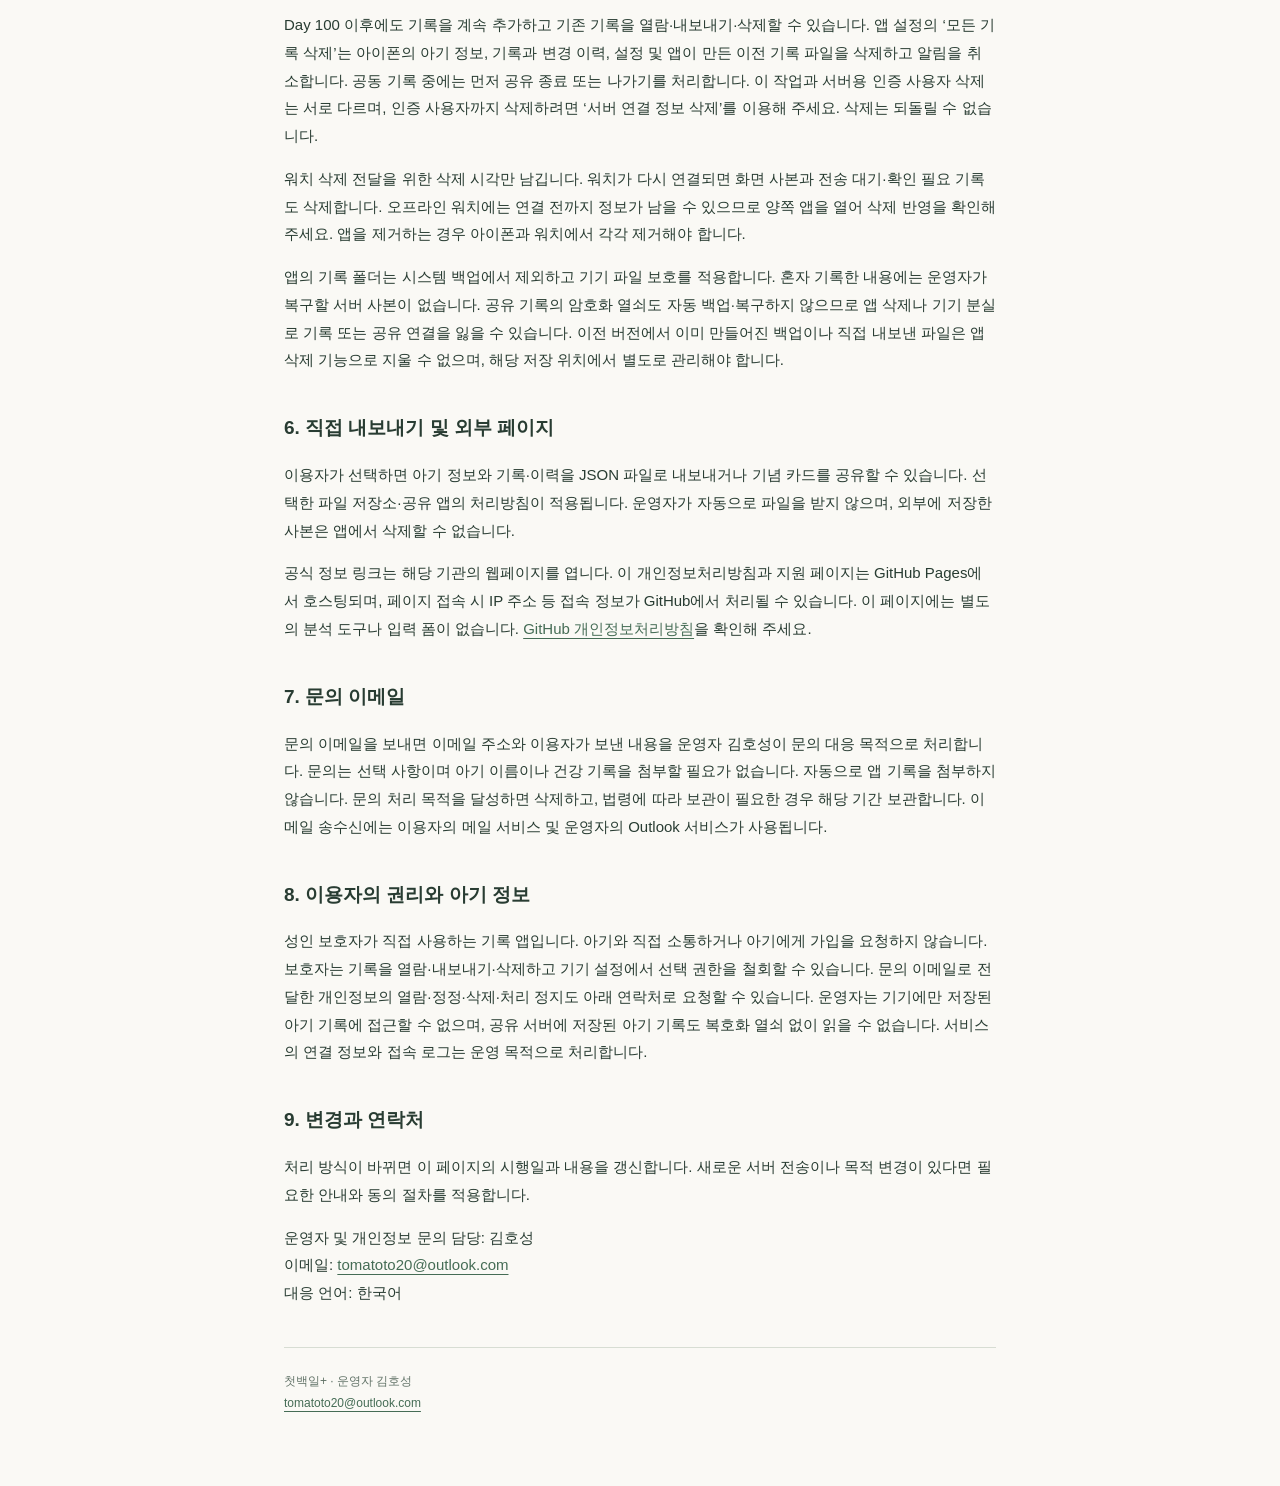
==== commit 4e3fbbaf: "Document optional Apple Calendar copies and reminder defaults" ====
--- a/index.html
+++ b/index.html
@@ -2,7 +2,7 @@
 <h2>1. 기기에서 처리하는 정보와 목적</h2><table><thead><tr><th>정보</th><th>목적</th></tr></thead><tbody><tr><td>아기 이름(별명 가능), 생년월일, 선택한 성별</td><td>아기 표시, 생후 일수별 기록 구분 및 월령별 육아·접종 안내</td></tr><tr><td>체중, 실제 측정 시각, 수유 방식과 적용 시작 시각</td><td>날짜별 기록·변경 이력 보존 및 선택형 하루 분유 참고량 계산</td></tr><tr><td>분유·유축 모유의 먹은 양, 직접 모유의 횟수·선택한 시간, 소변·대변의 발생 시각, 수유·수면·트림의 시작과 종료, 간편 수면의 추정 시간·배정 날짜·확인한 종료 시각</td><td>합계·평균·시간표·기념 카드 표시 및 최근 시작 간격 기반 다음 수유 시각 예상</td></tr><tr><td>보호자가 입력한 체온, 측정 시각, 약 이름, 실제 투약량·단위, 먹인 시각과 메모, 선택한 투약 확인 알림 시각</td><td>체온·투약 이력과 하루 요약 표시, 보호자가 정한 일회성 알림, 기록 수정·내보내기·삭제</td></tr><tr><td>실제 발생, 입력, 수정, 워치에서 전달된 시각 및 변경 이력</td><td>기록 정렬·수정 확인·중복 저장 방지</td></tr><tr><td>직접 입력하거나 참고 계산 확인 후 선택한 하루 분유 기준량, 설정·해제 시각 및 변경 이력</td><td>분유 기록량과 사용자 설정값의 비율 표시, 설정 보존·내보내기</td></tr><tr><td>출석 날짜, 적립 시각과 기준 시간대, 기존 기록에서 전환한 도장 구분, 받은 선물, 출석·30일·100일 축하를 표시한 상태</td><td>하루 한 번 출석 도장, 선물 지급·보유 상태와 선택한 캐릭터 유지. 기기 내 보관·내보내기·삭제</td></tr><tr><td>선택한 소품, 수유 예상 및 수동 알림 설정, 예약 시각·식별자 및 지난 예약 식별자, 기기 간 전송 식별자</td><td>화면 유지, 수유 예상 15분 전·미기록 확인·수동 알림, 중복 알림 방지 및 연결한 워치와 기록 전달</td></tr><tr><td>직접 등록한 접종·검진·진료 일정의 종류, 이름, 날짜·선택한 시각, 완료 여부, 입력·수정·완료 확인 시각, 알림 선택, 연결한 접종 안내 ID</td><td>앱 내 캘린더 표시, 선택한 시점의 로컬 알림, 일정 관리 및 내보내기·삭제</td></tr></tbody></table><p>위 표의 정보는 기기에서 처리하며, 선택한 보호자 공유의 전송 범위는 아래 2항과 같습니다. 아기의 건강 상태, 정상 여부, 적정 수유량이나 배고픈 시각을 판정하지 않습니다. 기록된 최신 체중과 수유 방식·월령을 기기에서 사용해 HSE 공식 자료 기반 하루 분유 참고량을 계산할 수 있습니다. 적용 조건을 보호자가 확인하고 선택해야 하루 기준으로 저장하며, 직접 입력도 가능합니다. 체중 변경만으로 저장된 기준을 바꾸지 않습니다. 기준을 100%로 표시하지만 충분히 먹었는지를 평가하지 않습니다. 기준량은 수유 예측이나 알림에 사용하지 않으며 설정과 변경 이력은 기기에만 보관합니다. 다음 수유 예상은 기기에서 최근 기록 간격을 계산한 참고 정보이며 실제 배고픔을 측정하지 않습니다. 알림 문구에는 아기 이름과 일정 이름·종류·예약 날짜가 표시될 수 있으며 잠금 화면 미리보기는 기기의 알림 설정에서 관리할 수 있습니다.</p>
 <p>간편 수면은 보호자가 확인한 종료 시각과 대략 잔 시간을 보관하고 시작 시각을 계산해 보여줍니다. 입력 시각과 수정 이력을 따로 보존하며, 시각을 확인한 구간은 일과표에 표시하고 자정을 기준으로 날짜별로 나눕니다. 예전 기록이나 시각을 특정하지 않은 음성 기록에는 임의의 시각을 채우지 않고, 사용자가 시각을 추가할 수 있습니다. 추정 기록은 타이머 기록과 구분하며 내보내기·삭제에 포함합니다.</p>
 
-<p>육아 안내는 생년월일로 현재 시기를 표시합니다. 공식 자료 링크를 열 때 아기 기록을 URL에 첨부하지 않습니다. 접종·검진·진료 캘린더는 기기에 저장하고, 보호자 공유를 선택하면 일정 내용을 함께 보며 병원·질병관리청·Apple 캘린더·Watch 일정과 자동 연동하지 않습니다. 캘린더는 Day 100 이후에도 사용할 수 있으며 전체 내보내기·삭제에 포함됩니다.</p>
+<p>육아 안내는 생년월일로 현재 시기를 표시합니다. 공식 자료 링크를 열 때 아기 기록을 URL에 첨부하지 않습니다. 접종·검진·진료 캘린더는 기기에 저장하고, 보호자 공유를 선택하면 일정 내용을 함께 보며 병원·질병관리청·Apple 캘린더·Watch 일정과 자동 연동하지 않습니다. 사용자가 선택하면 Apple 기본 일정 추가 화면으로 제목·날짜·시각을 전달해 원하는 캘린더에 사본을 저장할 수 있습니다. 추가 이후 변경·삭제는 각 앱에서 관리하며, 앱은 Apple 캘린더의 다른 일정을 읽지 않습니다. 캘린더는 Day 100 이후에도 사용할 수 있으며 전체 내보내기·삭제에 포함됩니다.</p>
 <p>체온·투약은 보호자가 직접 입력한 기록입니다. 앱은 체온을 측정하거나 발열을 진단하지 않고, 약 종류·용량·복용 간격을 추천하거나 계산하지 않습니다. 투약 확인 알림은 사용자가 정한 시각에 한 번 표시하며 약 이름이나 용량을 알림 문구에 넣지 않습니다. 알림을 눌러도 투약 기록을 자동으로 만들지 않고, 실제 먹인 양과 시각을 확인하고 저장해야 새 기록을 남깁니다.</p>
 <h2>2. 선택한 보호자와 함께 기록</h2>
 <p>설정의 ‘둘이 함께 기록’에서 공유 시작 또는 초대 수락을 확인할 때 서버 연결을 만듭니다. 이메일이나 비밀번호를 입력하는 가입은 없지만, 접근 권한을 확인하기 위한 서버용 사용자 식별자가 만들어집니다. 초대 링크를 받은 사람은 수락을 요청하고, 초대한 보호자가 6자리 확인 번호로 승인한 뒤 같은 아기의 기록에 접근합니다. 구성원은 초대한 보호자와 초대받은 보호자, 총 두 명입니다.</p>
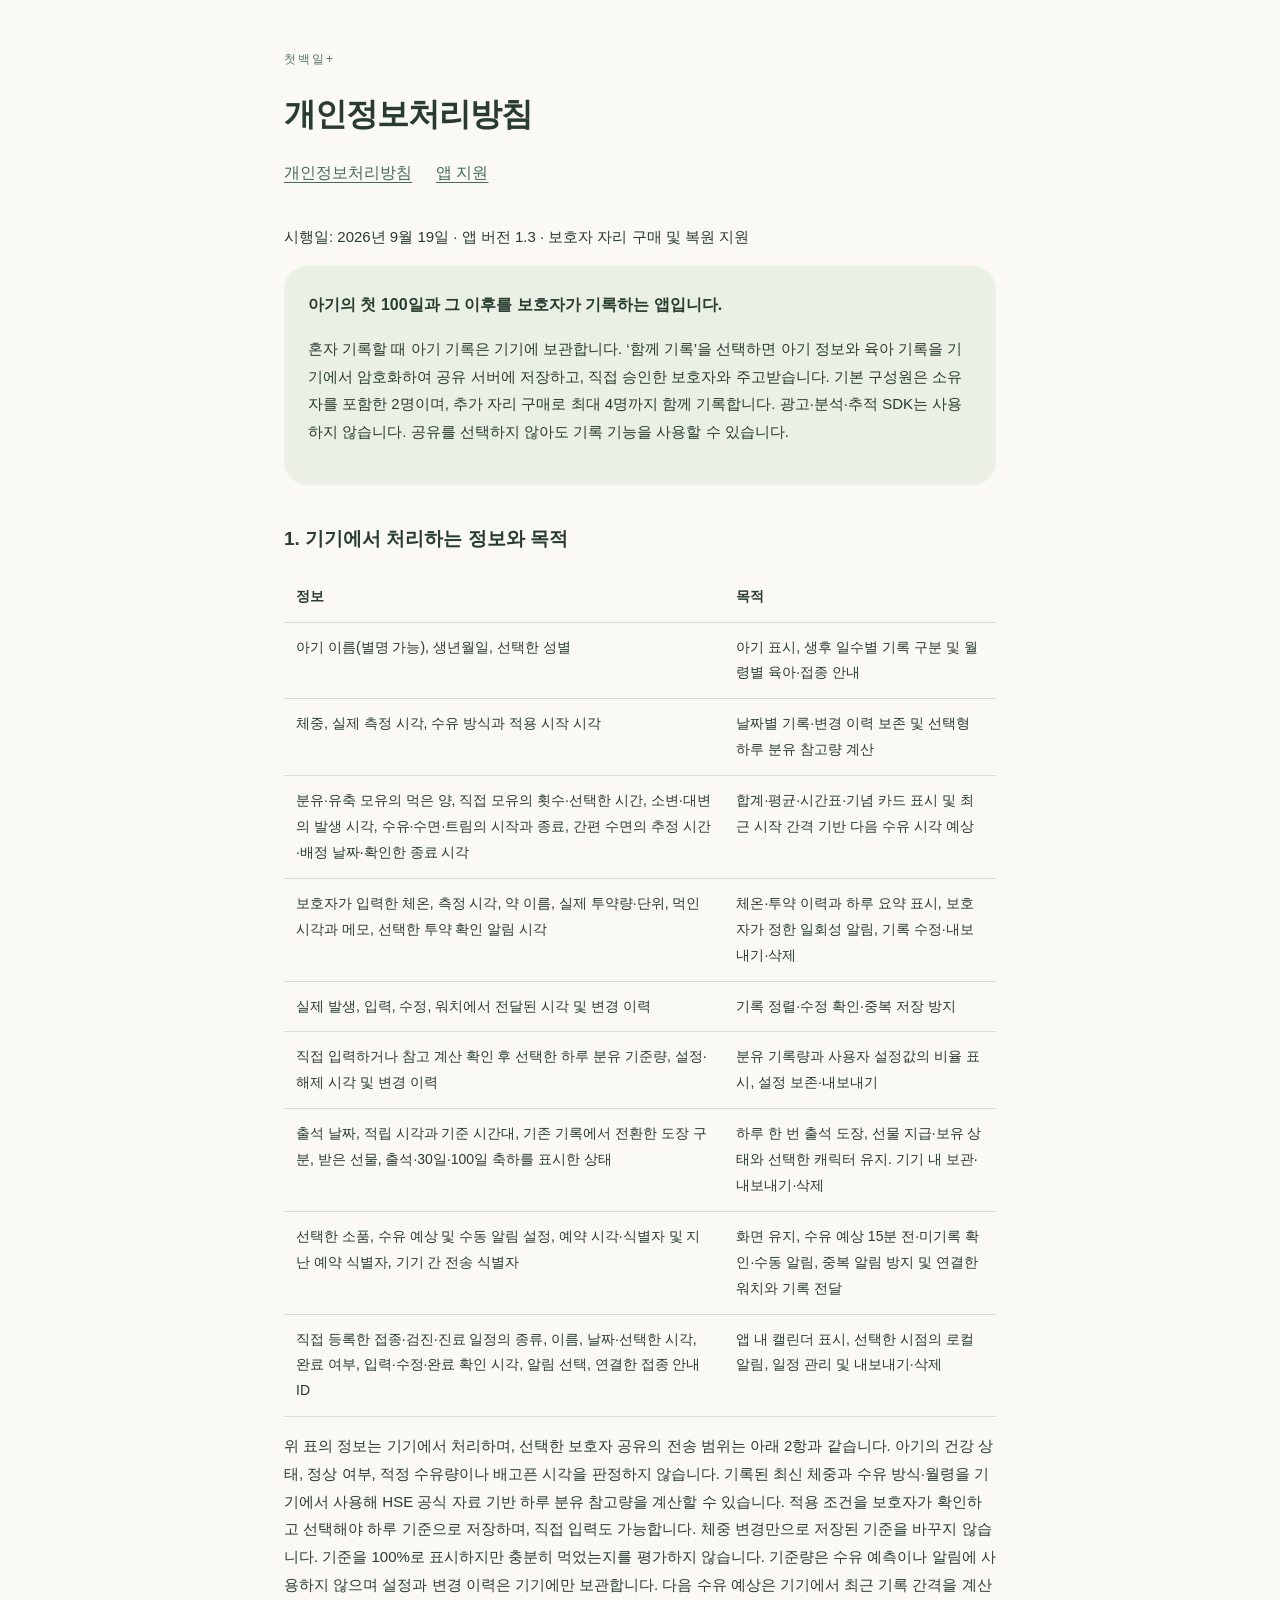
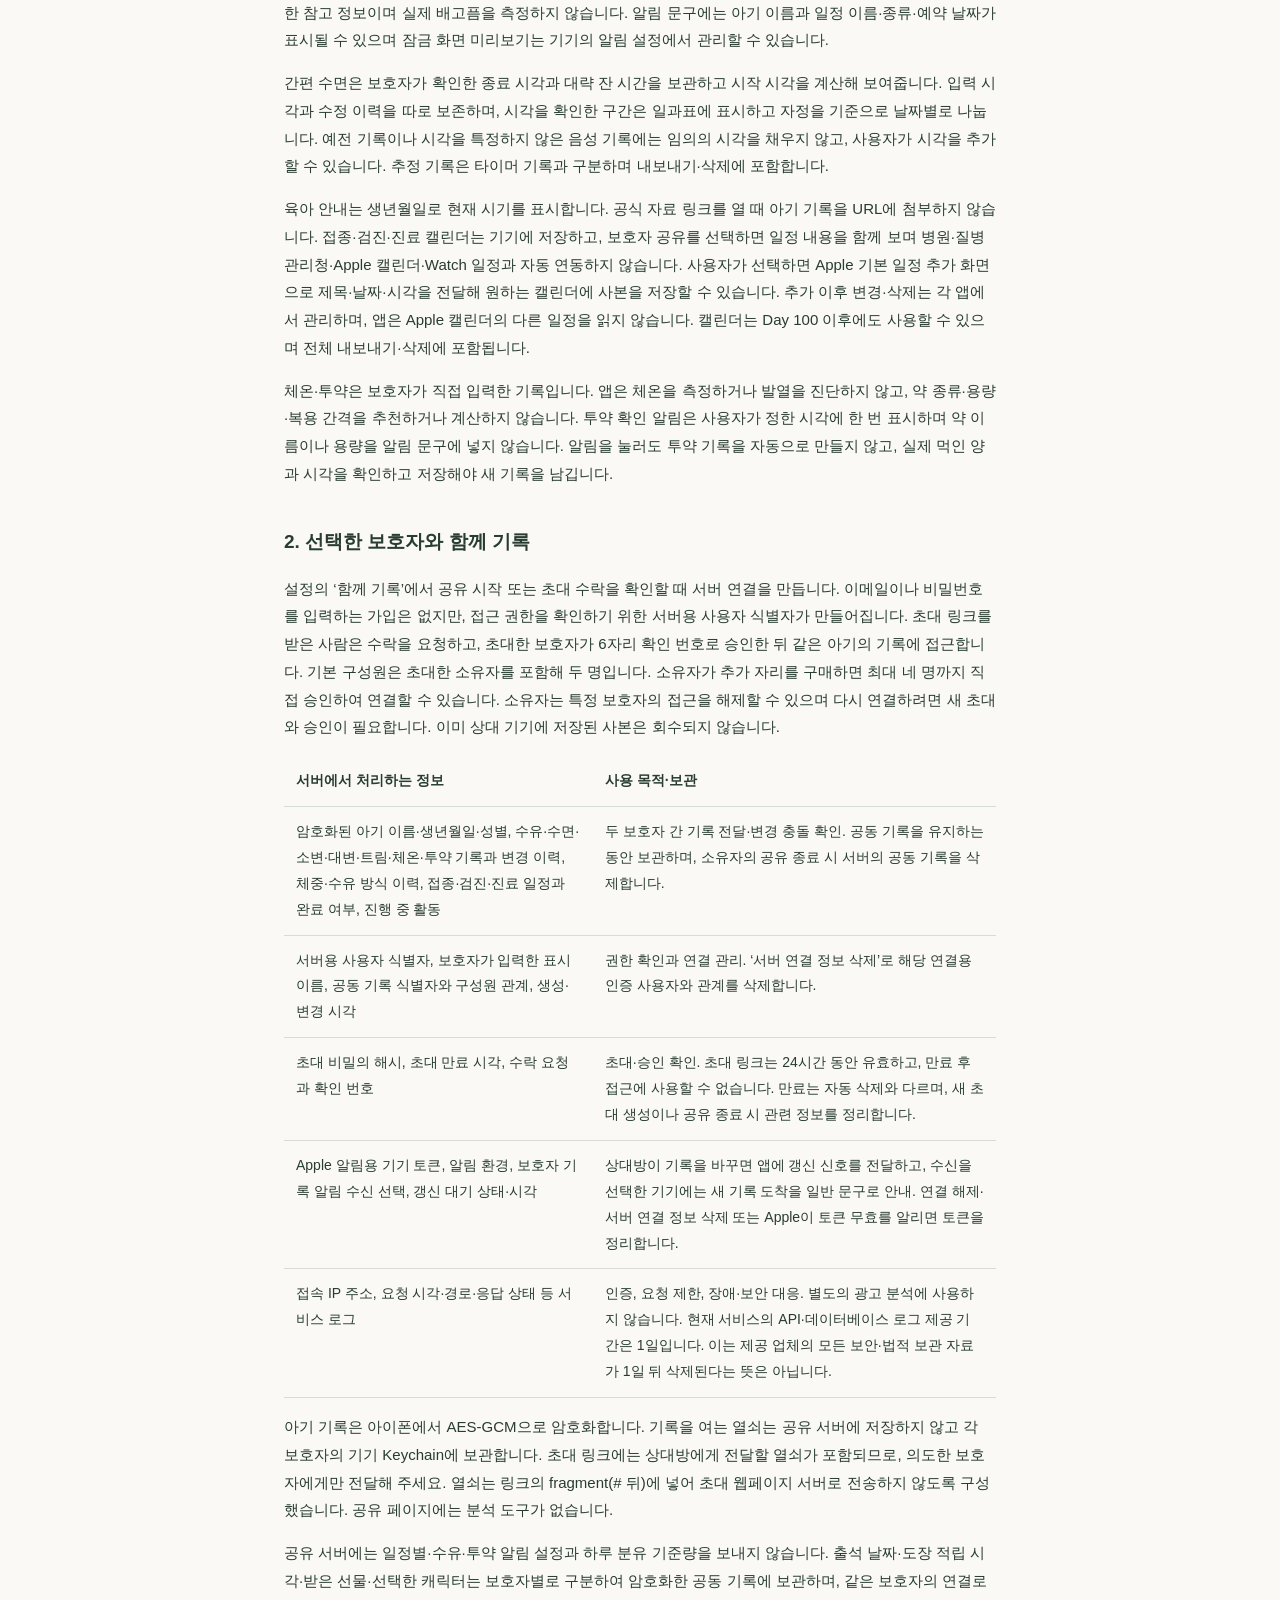
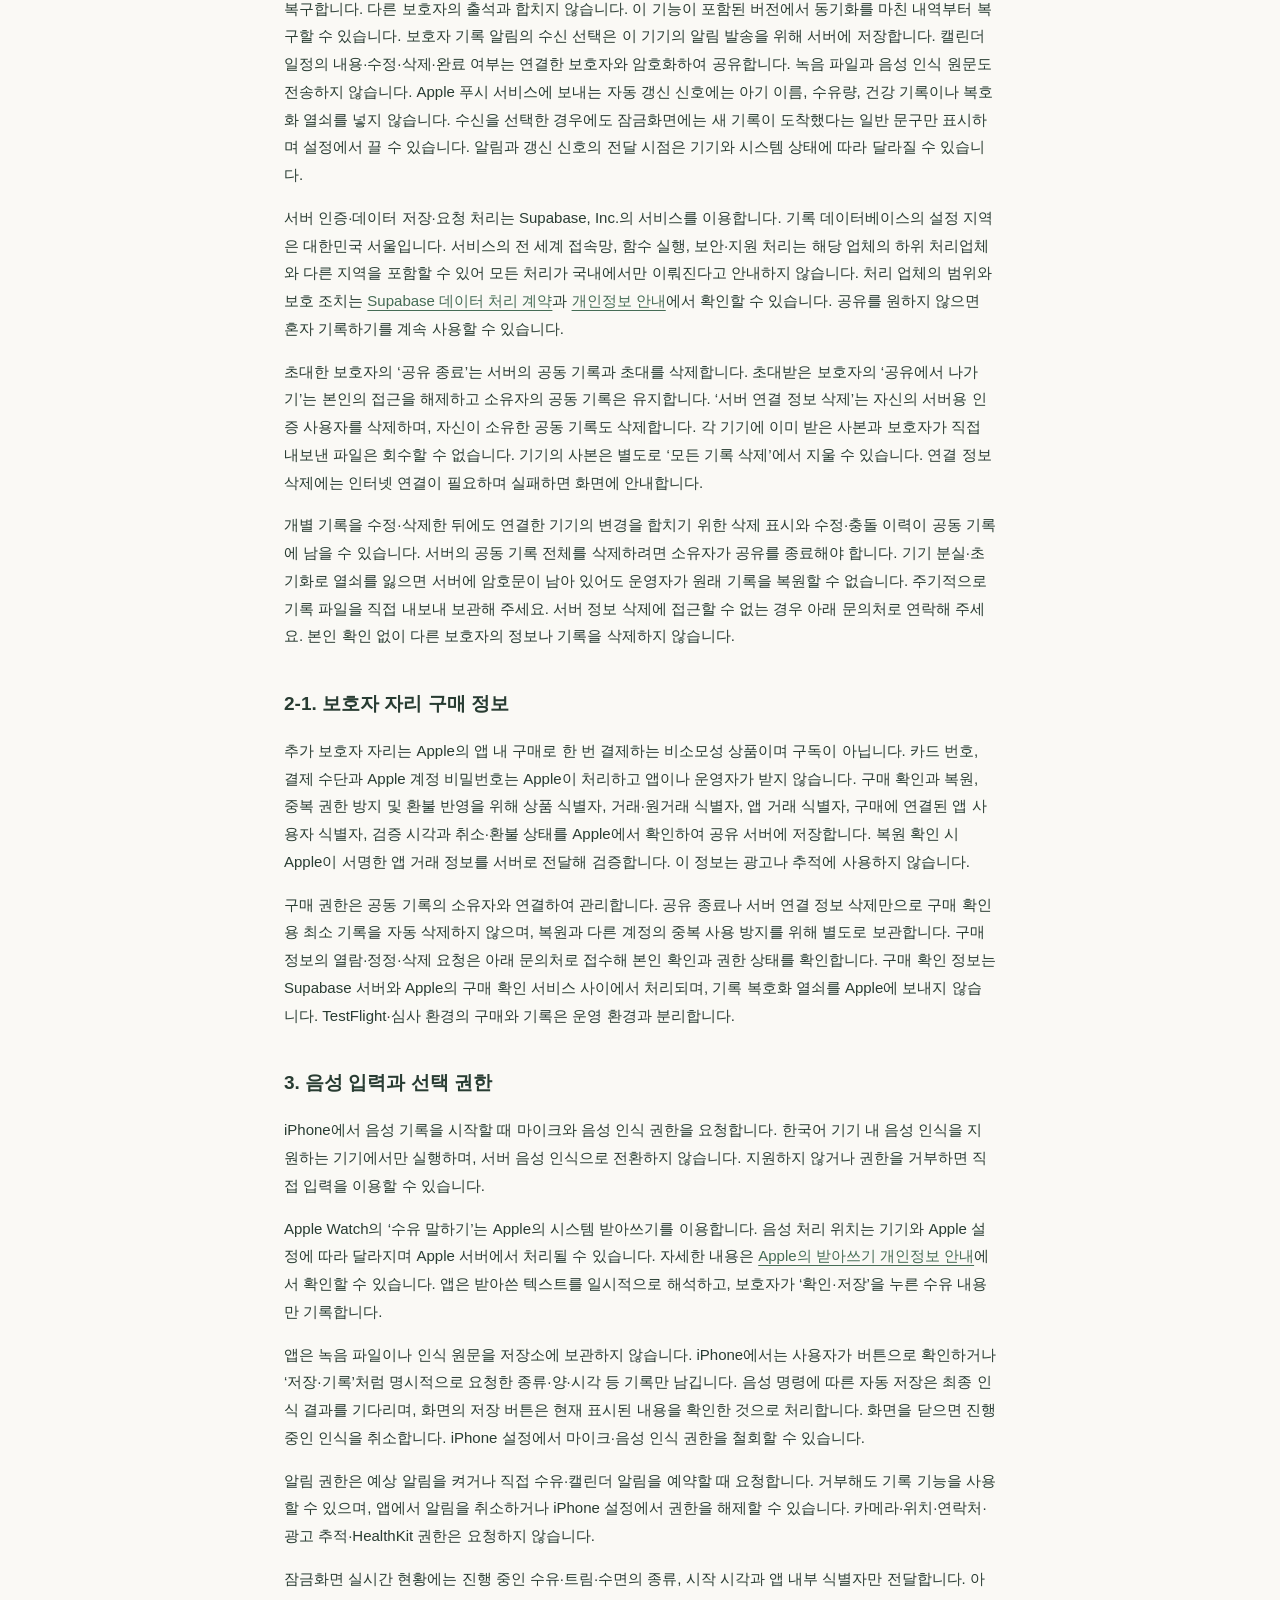
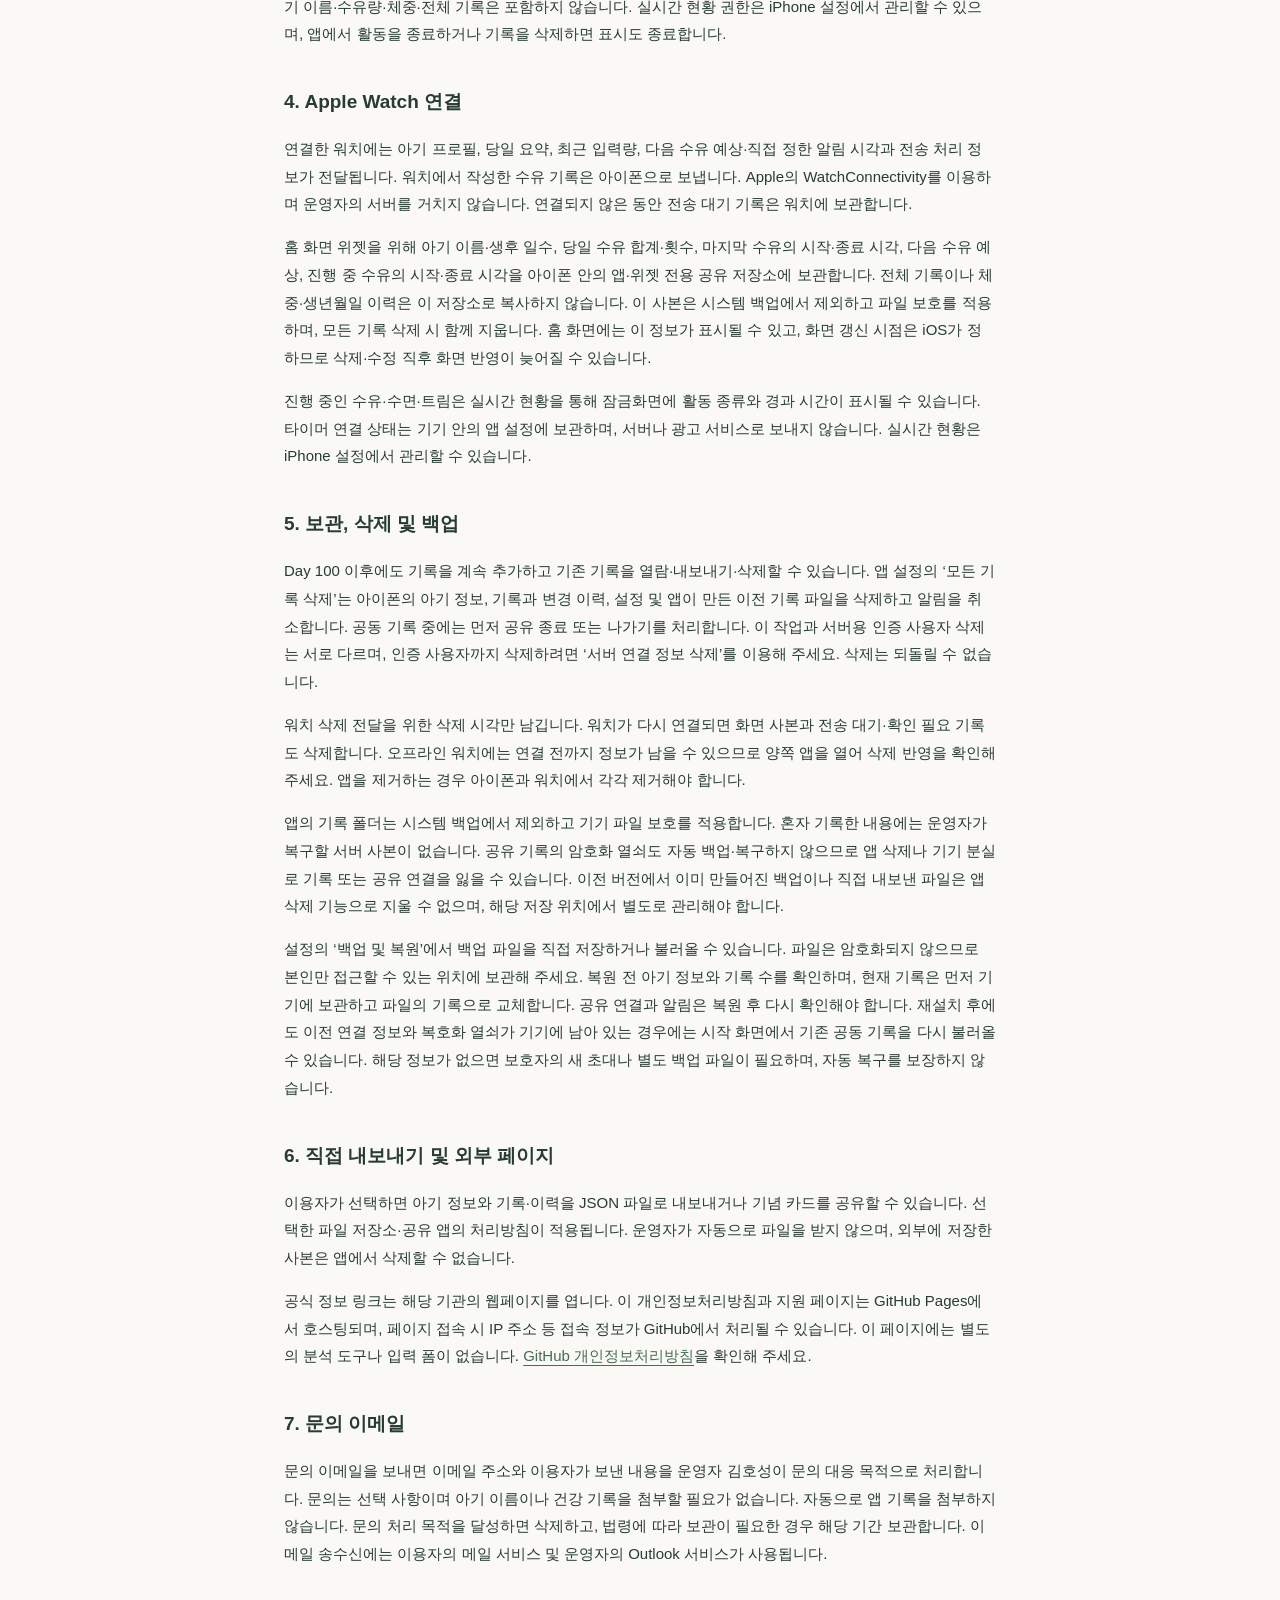
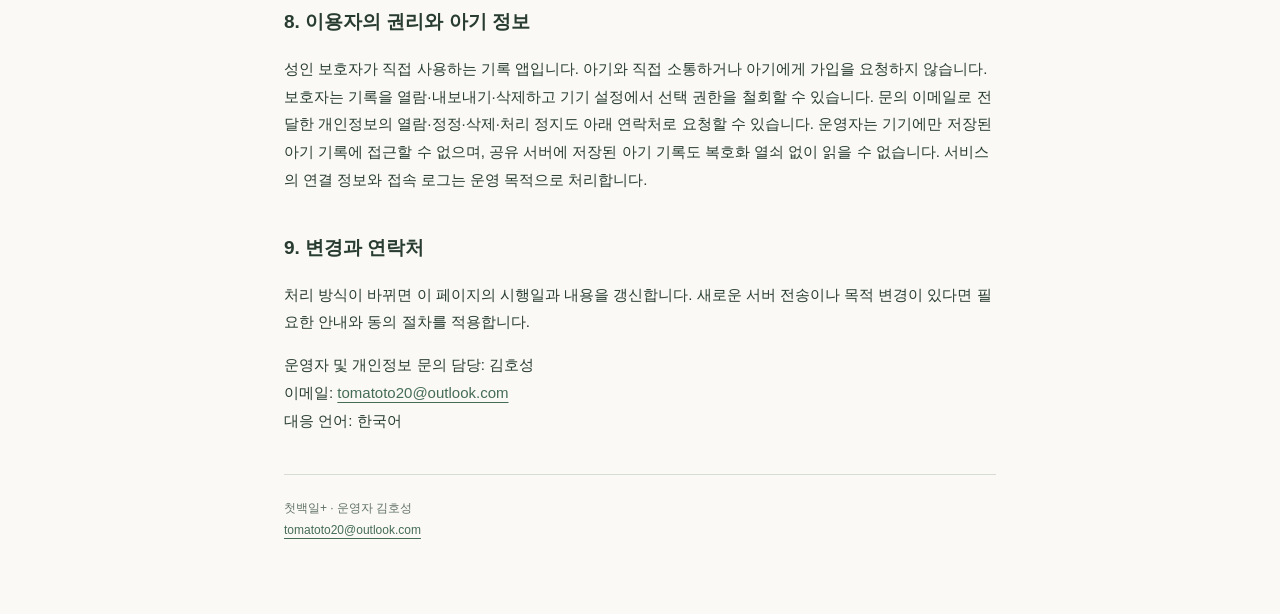
==== commit 0ea52ebd: "Document caregiver purchases and recovery for version 1.3" ====
--- a/index.html
+++ b/index.html
@@ -1,11 +1,11 @@
-<!doctype html><html lang="ko"><head><meta charset="utf-8"><meta name="viewport" content="width=device-width,initial-scale=1"><meta name="referrer" content="no-referrer"><title>개인정보처리방침 · 첫백일+</title><style>:root{color-scheme:light dark}*{box-sizing:border-box}body{max-width:760px;margin:auto;padding:48px 24px 72px;background:#faf9f5;color:#283c32;font-family:-apple-system,BlinkMacSystemFont,"Apple SD Gothic Neo",sans-serif;line-height:1.85}nav{display:flex;gap:24px;margin:20px 0 36px}a{color:#456c55;text-underline-offset:4px}h1{font-size:32px;line-height:1.4;letter-spacing:-1px}h2{font-size:19px;margin-top:36px}p,li{font-size:15px}.tag{font-size:12px;letter-spacing:2px;color:#56745f}.intro{padding:24px;background:#eaf0e3;border-radius:24px}table{border-collapse:collapse;width:100%;font-size:14px}th,td{text-align:left;padding:12px;border-bottom:1px solid #d7ddd3;vertical-align:top}footer{font-size:12px;border-top:1px solid #d7ddd3;margin-top:40px;padding-top:22px;color:#627368}@media(prefers-color-scheme:dark){body{background:#19251f;color:#edf1e9}.intro{background:#293a2d}a,.tag,footer{color:#bdd1bd}th,td,footer{border-color:#49594e}}@media(max-width:480px){body{padding:30px 20px 48px}h1{font-size:27px}td,th{padding:8px}}</style></head><body><div class="tag">첫백일+</div><h1>개인정보처리방침</h1><nav aria-label="안내 페이지"><a href="index.html">개인정보처리방침</a><a href="support.html">앱 지원</a></nav><p>시행일: 2026년 9월 15일 · 앱 버전 1.1 · 체온·투약 및 보호자 공유 지원 버전</p><div class="intro"><strong>아기의 첫 100일과 그 이후를 보호자가 기록하는 앱입니다.</strong><p>혼자 기록할 때 아기 기록은 기기에 보관합니다. ‘둘이 함께 기록’을 선택하면 아기 정보와 육아 기록을 기기에서 암호화하여 공유 서버에 저장하고, 직접 승인한 보호자 한 명과 주고받습니다. 광고·분석·추적 SDK는 사용하지 않습니다. 공유를 선택하지 않아도 기록 기능을 사용할 수 있습니다.</p></div>
+<!doctype html><html lang="ko"><head><meta charset="utf-8"><meta name="viewport" content="width=device-width,initial-scale=1"><meta name="referrer" content="no-referrer"><title>개인정보처리방침 · 첫백일+</title><style>:root{color-scheme:light dark}*{box-sizing:border-box}body{max-width:760px;margin:auto;padding:48px 24px 72px;background:#faf9f5;color:#283c32;font-family:-apple-system,BlinkMacSystemFont,"Apple SD Gothic Neo",sans-serif;line-height:1.85}nav{display:flex;gap:24px;margin:20px 0 36px}a{color:#456c55;text-underline-offset:4px}h1{font-size:32px;line-height:1.4;letter-spacing:-1px}h2{font-size:19px;margin-top:36px}p,li{font-size:15px}.tag{font-size:12px;letter-spacing:2px;color:#56745f}.intro{padding:24px;background:#eaf0e3;border-radius:24px}table{border-collapse:collapse;width:100%;font-size:14px}th,td{text-align:left;padding:12px;border-bottom:1px solid #d7ddd3;vertical-align:top}footer{font-size:12px;border-top:1px solid #d7ddd3;margin-top:40px;padding-top:22px;color:#627368}@media(prefers-color-scheme:dark){body{background:#19251f;color:#edf1e9}.intro{background:#293a2d}a,.tag,footer{color:#bdd1bd}th,td,footer{border-color:#49594e}}@media(max-width:480px){body{padding:30px 20px 48px}h1{font-size:27px}td,th{padding:8px}}</style></head><body><div class="tag">첫백일+</div><h1>개인정보처리방침</h1><nav aria-label="안내 페이지"><a href="index.html">개인정보처리방침</a><a href="support.html">앱 지원</a></nav><p>시행일: 2026년 9월 19일 · 앱 버전 1.3 · 보호자 자리 구매 및 복원 지원</p><div class="intro"><strong>아기의 첫 100일과 그 이후를 보호자가 기록하는 앱입니다.</strong><p>혼자 기록할 때 아기 기록은 기기에 보관합니다. ‘함께 기록’을 선택하면 아기 정보와 육아 기록을 기기에서 암호화하여 공유 서버에 저장하고, 직접 승인한 보호자와 주고받습니다. 기본 구성원은 소유자를 포함한 2명이며, 추가 자리 구매로 최대 4명까지 함께 기록합니다. 광고·분석·추적 SDK는 사용하지 않습니다. 공유를 선택하지 않아도 기록 기능을 사용할 수 있습니다.</p></div>
 <h2>1. 기기에서 처리하는 정보와 목적</h2><table><thead><tr><th>정보</th><th>목적</th></tr></thead><tbody><tr><td>아기 이름(별명 가능), 생년월일, 선택한 성별</td><td>아기 표시, 생후 일수별 기록 구분 및 월령별 육아·접종 안내</td></tr><tr><td>체중, 실제 측정 시각, 수유 방식과 적용 시작 시각</td><td>날짜별 기록·변경 이력 보존 및 선택형 하루 분유 참고량 계산</td></tr><tr><td>분유·유축 모유의 먹은 양, 직접 모유의 횟수·선택한 시간, 소변·대변의 발생 시각, 수유·수면·트림의 시작과 종료, 간편 수면의 추정 시간·배정 날짜·확인한 종료 시각</td><td>합계·평균·시간표·기념 카드 표시 및 최근 시작 간격 기반 다음 수유 시각 예상</td></tr><tr><td>보호자가 입력한 체온, 측정 시각, 약 이름, 실제 투약량·단위, 먹인 시각과 메모, 선택한 투약 확인 알림 시각</td><td>체온·투약 이력과 하루 요약 표시, 보호자가 정한 일회성 알림, 기록 수정·내보내기·삭제</td></tr><tr><td>실제 발생, 입력, 수정, 워치에서 전달된 시각 및 변경 이력</td><td>기록 정렬·수정 확인·중복 저장 방지</td></tr><tr><td>직접 입력하거나 참고 계산 확인 후 선택한 하루 분유 기준량, 설정·해제 시각 및 변경 이력</td><td>분유 기록량과 사용자 설정값의 비율 표시, 설정 보존·내보내기</td></tr><tr><td>출석 날짜, 적립 시각과 기준 시간대, 기존 기록에서 전환한 도장 구분, 받은 선물, 출석·30일·100일 축하를 표시한 상태</td><td>하루 한 번 출석 도장, 선물 지급·보유 상태와 선택한 캐릭터 유지. 기기 내 보관·내보내기·삭제</td></tr><tr><td>선택한 소품, 수유 예상 및 수동 알림 설정, 예약 시각·식별자 및 지난 예약 식별자, 기기 간 전송 식별자</td><td>화면 유지, 수유 예상 15분 전·미기록 확인·수동 알림, 중복 알림 방지 및 연결한 워치와 기록 전달</td></tr><tr><td>직접 등록한 접종·검진·진료 일정의 종류, 이름, 날짜·선택한 시각, 완료 여부, 입력·수정·완료 확인 시각, 알림 선택, 연결한 접종 안내 ID</td><td>앱 내 캘린더 표시, 선택한 시점의 로컬 알림, 일정 관리 및 내보내기·삭제</td></tr></tbody></table><p>위 표의 정보는 기기에서 처리하며, 선택한 보호자 공유의 전송 범위는 아래 2항과 같습니다. 아기의 건강 상태, 정상 여부, 적정 수유량이나 배고픈 시각을 판정하지 않습니다. 기록된 최신 체중과 수유 방식·월령을 기기에서 사용해 HSE 공식 자료 기반 하루 분유 참고량을 계산할 수 있습니다. 적용 조건을 보호자가 확인하고 선택해야 하루 기준으로 저장하며, 직접 입력도 가능합니다. 체중 변경만으로 저장된 기준을 바꾸지 않습니다. 기준을 100%로 표시하지만 충분히 먹었는지를 평가하지 않습니다. 기준량은 수유 예측이나 알림에 사용하지 않으며 설정과 변경 이력은 기기에만 보관합니다. 다음 수유 예상은 기기에서 최근 기록 간격을 계산한 참고 정보이며 실제 배고픔을 측정하지 않습니다. 알림 문구에는 아기 이름과 일정 이름·종류·예약 날짜가 표시될 수 있으며 잠금 화면 미리보기는 기기의 알림 설정에서 관리할 수 있습니다.</p>
 <p>간편 수면은 보호자가 확인한 종료 시각과 대략 잔 시간을 보관하고 시작 시각을 계산해 보여줍니다. 입력 시각과 수정 이력을 따로 보존하며, 시각을 확인한 구간은 일과표에 표시하고 자정을 기준으로 날짜별로 나눕니다. 예전 기록이나 시각을 특정하지 않은 음성 기록에는 임의의 시각을 채우지 않고, 사용자가 시각을 추가할 수 있습니다. 추정 기록은 타이머 기록과 구분하며 내보내기·삭제에 포함합니다.</p>
 
 <p>육아 안내는 생년월일로 현재 시기를 표시합니다. 공식 자료 링크를 열 때 아기 기록을 URL에 첨부하지 않습니다. 접종·검진·진료 캘린더는 기기에 저장하고, 보호자 공유를 선택하면 일정 내용을 함께 보며 병원·질병관리청·Apple 캘린더·Watch 일정과 자동 연동하지 않습니다. 사용자가 선택하면 Apple 기본 일정 추가 화면으로 제목·날짜·시각을 전달해 원하는 캘린더에 사본을 저장할 수 있습니다. 추가 이후 변경·삭제는 각 앱에서 관리하며, 앱은 Apple 캘린더의 다른 일정을 읽지 않습니다. 캘린더는 Day 100 이후에도 사용할 수 있으며 전체 내보내기·삭제에 포함됩니다.</p>
 <p>체온·투약은 보호자가 직접 입력한 기록입니다. 앱은 체온을 측정하거나 발열을 진단하지 않고, 약 종류·용량·복용 간격을 추천하거나 계산하지 않습니다. 투약 확인 알림은 사용자가 정한 시각에 한 번 표시하며 약 이름이나 용량을 알림 문구에 넣지 않습니다. 알림을 눌러도 투약 기록을 자동으로 만들지 않고, 실제 먹인 양과 시각을 확인하고 저장해야 새 기록을 남깁니다.</p>
 <h2>2. 선택한 보호자와 함께 기록</h2>
-<p>설정의 ‘둘이 함께 기록’에서 공유 시작 또는 초대 수락을 확인할 때 서버 연결을 만듭니다. 이메일이나 비밀번호를 입력하는 가입은 없지만, 접근 권한을 확인하기 위한 서버용 사용자 식별자가 만들어집니다. 초대 링크를 받은 사람은 수락을 요청하고, 초대한 보호자가 6자리 확인 번호로 승인한 뒤 같은 아기의 기록에 접근합니다. 구성원은 초대한 보호자와 초대받은 보호자, 총 두 명입니다.</p>
+<p>설정의 ‘함께 기록’에서 공유 시작 또는 초대 수락을 확인할 때 서버 연결을 만듭니다. 이메일이나 비밀번호를 입력하는 가입은 없지만, 접근 권한을 확인하기 위한 서버용 사용자 식별자가 만들어집니다. 초대 링크를 받은 사람은 수락을 요청하고, 초대한 보호자가 6자리 확인 번호로 승인한 뒤 같은 아기의 기록에 접근합니다. 기본 구성원은 초대한 소유자를 포함해 두 명입니다. 소유자가 추가 자리를 구매하면 최대 네 명까지 직접 승인하여 연결할 수 있습니다. 소유자는 특정 보호자의 접근을 해제할 수 있으며 다시 연결하려면 새 초대와 승인이 필요합니다. 이미 상대 기기에 저장된 사본은 회수되지 않습니다.</p>
 <table><thead><tr><th>서버에서 처리하는 정보</th><th>사용 목적·보관</th></tr></thead><tbody>
 <tr><td>암호화된 아기 이름·생년월일·성별, 수유·수면·소변·대변·트림·체온·투약 기록과 변경 이력, 체중·수유 방식 이력, 접종·검진·진료 일정과 완료 여부, 진행 중 활동</td><td>두 보호자 간 기록 전달·변경 충돌 확인. 공동 기록을 유지하는 동안 보관하며, 소유자의 공유 종료 시 서버의 공동 기록을 삭제합니다.</td></tr>
 <tr><td>서버용 사용자 식별자, 보호자가 입력한 표시 이름, 공동 기록 식별자와 구성원 관계, 생성·변경 시각</td><td>권한 확인과 연결 관리. ‘서버 연결 정보 삭제’로 해당 연결용 인증 사용자와 관계를 삭제합니다.</td></tr>
@@ -14,16 +14,18 @@
 <tr><td>접속 IP 주소, 요청 시각·경로·응답 상태 등 서비스 로그</td><td>인증, 요청 제한, 장애·보안 대응. 별도의 광고 분석에 사용하지 않습니다. 현재 서비스의 API·데이터베이스 로그 제공 기간은 1일입니다. 이는 제공 업체의 모든 보안·법적 보관 자료가 1일 뒤 삭제된다는 뜻은 아닙니다.</td></tr>
 </tbody></table>
 <p>아기 기록은 아이폰에서 AES-GCM으로 암호화합니다. 기록을 여는 열쇠는 공유 서버에 저장하지 않고 각 보호자의 기기 Keychain에 보관합니다. 초대 링크에는 상대방에게 전달할 열쇠가 포함되므로, 의도한 보호자에게만 전달해 주세요. 열쇠는 링크의 fragment(# 뒤)에 넣어 초대 웹페이지 서버로 전송하지 않도록 구성했습니다. 공유 페이지에는 분석 도구가 없습니다.</p>
-<p>공유 서버에는 일정별·수유·투약 알림 설정, 하루 분유 기준량과 출석 선물을 보내지 않습니다. 보호자 기록 알림의 수신 선택은 이 기기의 알림 발송을 위해 서버에 저장합니다. 캘린더 일정의 내용·수정·삭제·완료 여부는 연결한 보호자와 암호화하여 공유합니다. 녹음 파일과 음성 인식 원문도 전송하지 않습니다. Apple 푸시 서비스에 보내는 자동 갱신 신호에는 아기 이름, 수유량, 건강 기록이나 복호화 열쇠를 넣지 않습니다. 수신을 선택한 경우에도 잠금화면에는 새 기록이 도착했다는 일반 문구만 표시하며 설정에서 끌 수 있습니다. 알림과 갱신 신호의 전달 시점은 기기와 시스템 상태에 따라 달라질 수 있습니다.</p>
+<p>공유 서버에는 일정별·수유·투약 알림 설정과 하루 분유 기준량을 보내지 않습니다. 출석 날짜·도장 적립 시각·받은 선물·선택한 캐릭터는 보호자별로 구분하여 암호화한 공동 기록에 보관하며, 같은 보호자의 연결로 복구합니다. 다른 보호자의 출석과 합치지 않습니다. 이 기능이 포함된 버전에서 동기화를 마친 내역부터 복구할 수 있습니다. 보호자 기록 알림의 수신 선택은 이 기기의 알림 발송을 위해 서버에 저장합니다. 캘린더 일정의 내용·수정·삭제·완료 여부는 연결한 보호자와 암호화하여 공유합니다. 녹음 파일과 음성 인식 원문도 전송하지 않습니다. Apple 푸시 서비스에 보내는 자동 갱신 신호에는 아기 이름, 수유량, 건강 기록이나 복호화 열쇠를 넣지 않습니다. 수신을 선택한 경우에도 잠금화면에는 새 기록이 도착했다는 일반 문구만 표시하며 설정에서 끌 수 있습니다. 알림과 갱신 신호의 전달 시점은 기기와 시스템 상태에 따라 달라질 수 있습니다.</p>
 <p>서버 인증·데이터 저장·요청 처리는 Supabase, Inc.의 서비스를 이용합니다. 기록 데이터베이스의 설정 지역은 대한민국 서울입니다. 서비스의 전 세계 접속망, 함수 실행, 보안·지원 처리는 해당 업체의 하위 처리업체와 다른 지역을 포함할 수 있어 모든 처리가 국내에서만 이뤄진다고 안내하지 않습니다. 처리 업체의 범위와 보호 조치는 <a href="https://supabase.com/legal/customer-resources/data-processing-addendum" rel="noreferrer">Supabase 데이터 처리 계약</a>과 <a href="https://supabase.com/privacy" rel="noreferrer">개인정보 안내</a>에서 확인할 수 있습니다. 공유를 원하지 않으면 혼자 기록하기를 계속 사용할 수 있습니다.</p>
 <p>초대한 보호자의 ‘공유 종료’는 서버의 공동 기록과 초대를 삭제합니다. 초대받은 보호자의 ‘공유에서 나가기’는 본인의 접근을 해제하고 소유자의 공동 기록은 유지합니다. ‘서버 연결 정보 삭제’는 자신의 서버용 인증 사용자를 삭제하며, 자신이 소유한 공동 기록도 삭제합니다. 각 기기에 이미 받은 사본과 보호자가 직접 내보낸 파일은 회수할 수 없습니다. 기기의 사본은 별도로 ‘모든 기록 삭제’에서 지울 수 있습니다. 연결 정보 삭제에는 인터넷 연결이 필요하며 실패하면 화면에 안내합니다.</p>
-<p>개별 기록을 수정·삭제한 뒤에도 두 기기의 변경을 합치기 위한 삭제 표시와 수정·충돌 이력이 공동 기록에 남을 수 있습니다. 서버의 공동 기록 전체를 삭제하려면 소유자가 공유를 종료해야 합니다. 기기 분실·초기화로 열쇠를 잃으면 서버에 암호문이 남아 있어도 운영자가 원래 기록을 복원할 수 없습니다. 주기적으로 기록 파일을 직접 내보내 보관해 주세요. 서버 정보 삭제에 접근할 수 없는 경우 아래 문의처로 연락해 주세요. 본인 확인 없이 다른 보호자의 정보나 기록을 삭제하지 않습니다.</p>
+<p>개별 기록을 수정·삭제한 뒤에도 연결한 기기의 변경을 합치기 위한 삭제 표시와 수정·충돌 이력이 공동 기록에 남을 수 있습니다. 서버의 공동 기록 전체를 삭제하려면 소유자가 공유를 종료해야 합니다. 기기 분실·초기화로 열쇠를 잃으면 서버에 암호문이 남아 있어도 운영자가 원래 기록을 복원할 수 없습니다. 주기적으로 기록 파일을 직접 내보내 보관해 주세요. 서버 정보 삭제에 접근할 수 없는 경우 아래 문의처로 연락해 주세요. 본인 확인 없이 다른 보호자의 정보나 기록을 삭제하지 않습니다.</p>
+<h2>2-1. 보호자 자리 구매 정보</h2><p>추가 보호자 자리는 Apple의 앱 내 구매로 한 번 결제하는 비소모성 상품이며 구독이 아닙니다. 카드 번호, 결제 수단과 Apple 계정 비밀번호는 Apple이 처리하고 앱이나 운영자가 받지 않습니다. 구매 확인과 복원, 중복 권한 방지 및 환불 반영을 위해 상품 식별자, 거래·원거래 식별자, 앱 거래 식별자, 구매에 연결된 앱 사용자 식별자, 검증 시각과 취소·환불 상태를 Apple에서 확인하여 공유 서버에 저장합니다. 복원 확인 시 Apple이 서명한 앱 거래 정보를 서버로 전달해 검증합니다. 이 정보는 광고나 추적에 사용하지 않습니다.</p><p>구매 권한은 공동 기록의 소유자와 연결하여 관리합니다. 공유 종료나 서버 연결 정보 삭제만으로 구매 확인용 최소 기록을 자동 삭제하지 않으며, 복원과 다른 계정의 중복 사용 방지를 위해 별도로 보관합니다. 구매 정보의 열람·정정·삭제 요청은 아래 문의처로 접수해 본인 확인과 권한 상태를 확인합니다. 구매 확인 정보는 Supabase 서버와 Apple의 구매 확인 서비스 사이에서 처리되며, 기록 복호화 열쇠를 Apple에 보내지 않습니다. TestFlight·심사 환경의 구매와 기록은 운영 환경과 분리합니다.</p>
 <h2>3. 음성 입력과 선택 권한</h2><p>iPhone에서 음성 기록을 시작할 때 마이크와 음성 인식 권한을 요청합니다. 한국어 기기 내 음성 인식을 지원하는 기기에서만 실행하며, 서버 음성 인식으로 전환하지 않습니다. 지원하지 않거나 권한을 거부하면 직접 입력을 이용할 수 있습니다.</p><p>Apple Watch의 ‘수유 말하기’는 Apple의 시스템 받아쓰기를 이용합니다. 음성 처리 위치는 기기와 Apple 설정에 따라 달라지며 Apple 서버에서 처리될 수 있습니다. 자세한 내용은 <a href="https://www.apple.com/legal/privacy/data/en/ask-siri-dictation/">Apple의 받아쓰기 개인정보 안내</a>에서 확인할 수 있습니다. 앱은 받아쓴 텍스트를 일시적으로 해석하고, 보호자가 ‘확인·저장’을 누른 수유 내용만 기록합니다.</p><p>앱은 녹음 파일이나 인식 원문을 저장소에 보관하지 않습니다. iPhone에서는 사용자가 버튼으로 확인하거나 ‘저장·기록’처럼 명시적으로 요청한 종류·양·시각 등 기록만 남깁니다. 음성 명령에 따른 자동 저장은 최종 인식 결과를 기다리며, 화면의 저장 버튼은 현재 표시된 내용을 확인한 것으로 처리합니다. 화면을 닫으면 진행 중인 인식을 취소합니다. iPhone 설정에서 마이크·음성 인식 권한을 철회할 수 있습니다.</p><p>알림 권한은 예상 알림을 켜거나 직접 수유·캘린더 알림을 예약할 때 요청합니다. 거부해도 기록 기능을 사용할 수 있으며, 앱에서 알림을 취소하거나 iPhone 설정에서 권한을 해제할 수 있습니다. 카메라·위치·연락처·광고 추적·HealthKit 권한은 요청하지 않습니다.</p>
 <p>잠금화면 실시간 현황에는 진행 중인 수유·트림·수면의 종류, 시작 시각과 앱 내부 식별자만 전달합니다. 아기 이름·수유량·체중·전체 기록은 포함하지 않습니다. 실시간 현황 권한은 iPhone 설정에서 관리할 수 있으며, 앱에서 활동을 종료하거나 기록을 삭제하면 표시도 종료합니다.</p>
 <h2>4. Apple Watch 연결</h2><p>연결한 워치에는 아기 프로필, 당일 요약, 최근 입력량, 다음 수유 예상·직접 정한 알림 시각과 전송 처리 정보가 전달됩니다. 워치에서 작성한 수유 기록은 아이폰으로 보냅니다. Apple의 WatchConnectivity를 이용하며 운영자의 서버를 거치지 않습니다. 연결되지 않은 동안 전송 대기 기록은 워치에 보관합니다.</p>
 <p>홈 화면 위젯을 위해 아기 이름·생후 일수, 당일 수유 합계·횟수, 마지막 수유의 시작·종료 시각, 다음 수유 예상, 진행 중 수유의 시작·종료 시각을 아이폰 안의 앱·위젯 전용 공유 저장소에 보관합니다. 전체 기록이나 체중·생년월일 이력은 이 저장소로 복사하지 않습니다. 이 사본은 시스템 백업에서 제외하고 파일 보호를 적용하며, 모든 기록 삭제 시 함께 지웁니다. 홈 화면에는 이 정보가 표시될 수 있고, 화면 갱신 시점은 iOS가 정하므로 삭제·수정 직후 화면 반영이 늦어질 수 있습니다.</p>
 <p>진행 중인 수유·수면·트림은 실시간 현황을 통해 잠금화면에 활동 종류와 경과 시간이 표시될 수 있습니다. 타이머 연결 상태는 기기 안의 앱 설정에 보관하며, 서버나 광고 서비스로 보내지 않습니다. 실시간 현황은 iPhone 설정에서 관리할 수 있습니다.</p>
 <h2>5. 보관, 삭제 및 백업</h2><p>Day 100 이후에도 기록을 계속 추가하고 기존 기록을 열람·내보내기·삭제할 수 있습니다. 앱 설정의 ‘모든 기록 삭제’는 아이폰의 아기 정보, 기록과 변경 이력, 설정 및 앱이 만든 이전 기록 파일을 삭제하고 알림을 취소합니다. 공동 기록 중에는 먼저 공유 종료 또는 나가기를 처리합니다. 이 작업과 서버용 인증 사용자 삭제는 서로 다르며, 인증 사용자까지 삭제하려면 ‘서버 연결 정보 삭제’를 이용해 주세요. 삭제는 되돌릴 수 없습니다.</p><p>워치 삭제 전달을 위한 삭제 시각만 남깁니다. 워치가 다시 연결되면 화면 사본과 전송 대기·확인 필요 기록도 삭제합니다. 오프라인 워치에는 연결 전까지 정보가 남을 수 있으므로 양쪽 앱을 열어 삭제 반영을 확인해 주세요. 앱을 제거하는 경우 아이폰과 워치에서 각각 제거해야 합니다.</p><p>앱의 기록 폴더는 시스템 백업에서 제외하고 기기 파일 보호를 적용합니다. 혼자 기록한 내용에는 운영자가 복구할 서버 사본이 없습니다. 공유 기록의 암호화 열쇠도 자동 백업·복구하지 않으므로 앱 삭제나 기기 분실로 기록 또는 공유 연결을 잃을 수 있습니다. 이전 버전에서 이미 만들어진 백업이나 직접 내보낸 파일은 앱 삭제 기능으로 지울 수 없으며, 해당 저장 위치에서 별도로 관리해야 합니다.</p>
+<p>설정의 ‘백업 및 복원’에서 백업 파일을 직접 저장하거나 불러올 수 있습니다. 파일은 암호화되지 않으므로 본인만 접근할 수 있는 위치에 보관해 주세요. 복원 전 아기 정보와 기록 수를 확인하며, 현재 기록은 먼저 기기에 보관하고 파일의 기록으로 교체합니다. 공유 연결과 알림은 복원 후 다시 확인해야 합니다. 재설치 후에도 이전 연결 정보와 복호화 열쇠가 기기에 남아 있는 경우에는 시작 화면에서 기존 공동 기록을 다시 불러올 수 있습니다. 해당 정보가 없으면 보호자의 새 초대나 별도 백업 파일이 필요하며, 자동 복구를 보장하지 않습니다.</p>
 <h2>6. 직접 내보내기 및 외부 페이지</h2><p>이용자가 선택하면 아기 정보와 기록·이력을 JSON 파일로 내보내거나 기념 카드를 공유할 수 있습니다. 선택한 파일 저장소·공유 앱의 처리방침이 적용됩니다. 운영자가 자동으로 파일을 받지 않으며, 외부에 저장한 사본은 앱에서 삭제할 수 없습니다.</p><p>공식 정보 링크는 해당 기관의 웹페이지를 엽니다. 이 개인정보처리방침과 지원 페이지는 GitHub Pages에서 호스팅되며, 페이지 접속 시 IP 주소 등 접속 정보가 GitHub에서 처리될 수 있습니다. 이 페이지에는 별도의 분석 도구나 입력 폼이 없습니다. <a href="https://docs.github.com/en/site-policy/privacy-policies/github-general-privacy-statement" rel="noreferrer">GitHub 개인정보처리방침</a>을 확인해 주세요.</p>
 <h2>7. 문의 이메일</h2><p>문의 이메일을 보내면 이메일 주소와 이용자가 보낸 내용을 운영자 김호성이 문의 대응 목적으로 처리합니다. 문의는 선택 사항이며 아기 이름이나 건강 기록을 첨부할 필요가 없습니다. 자동으로 앱 기록을 첨부하지 않습니다. 문의 처리 목적을 달성하면 삭제하고, 법령에 따라 보관이 필요한 경우 해당 기간 보관합니다. 이메일 송수신에는 이용자의 메일 서비스 및 운영자의 Outlook 서비스가 사용됩니다.</p>
 <h2>8. 이용자의 권리와 아기 정보</h2><p>성인 보호자가 직접 사용하는 기록 앱입니다. 아기와 직접 소통하거나 아기에게 가입을 요청하지 않습니다. 보호자는 기록을 열람·내보내기·삭제하고 기기 설정에서 선택 권한을 철회할 수 있습니다. 문의 이메일로 전달한 개인정보의 열람·정정·삭제·처리 정지도 아래 연락처로 요청할 수 있습니다. 운영자는 기기에만 저장된 아기 기록에 접근할 수 없으며, 공유 서버에 저장된 아기 기록도 복호화 열쇠 없이 읽을 수 없습니다. 서비스의 연결 정보와 접속 로그는 운영 목적으로 처리합니다.</p>
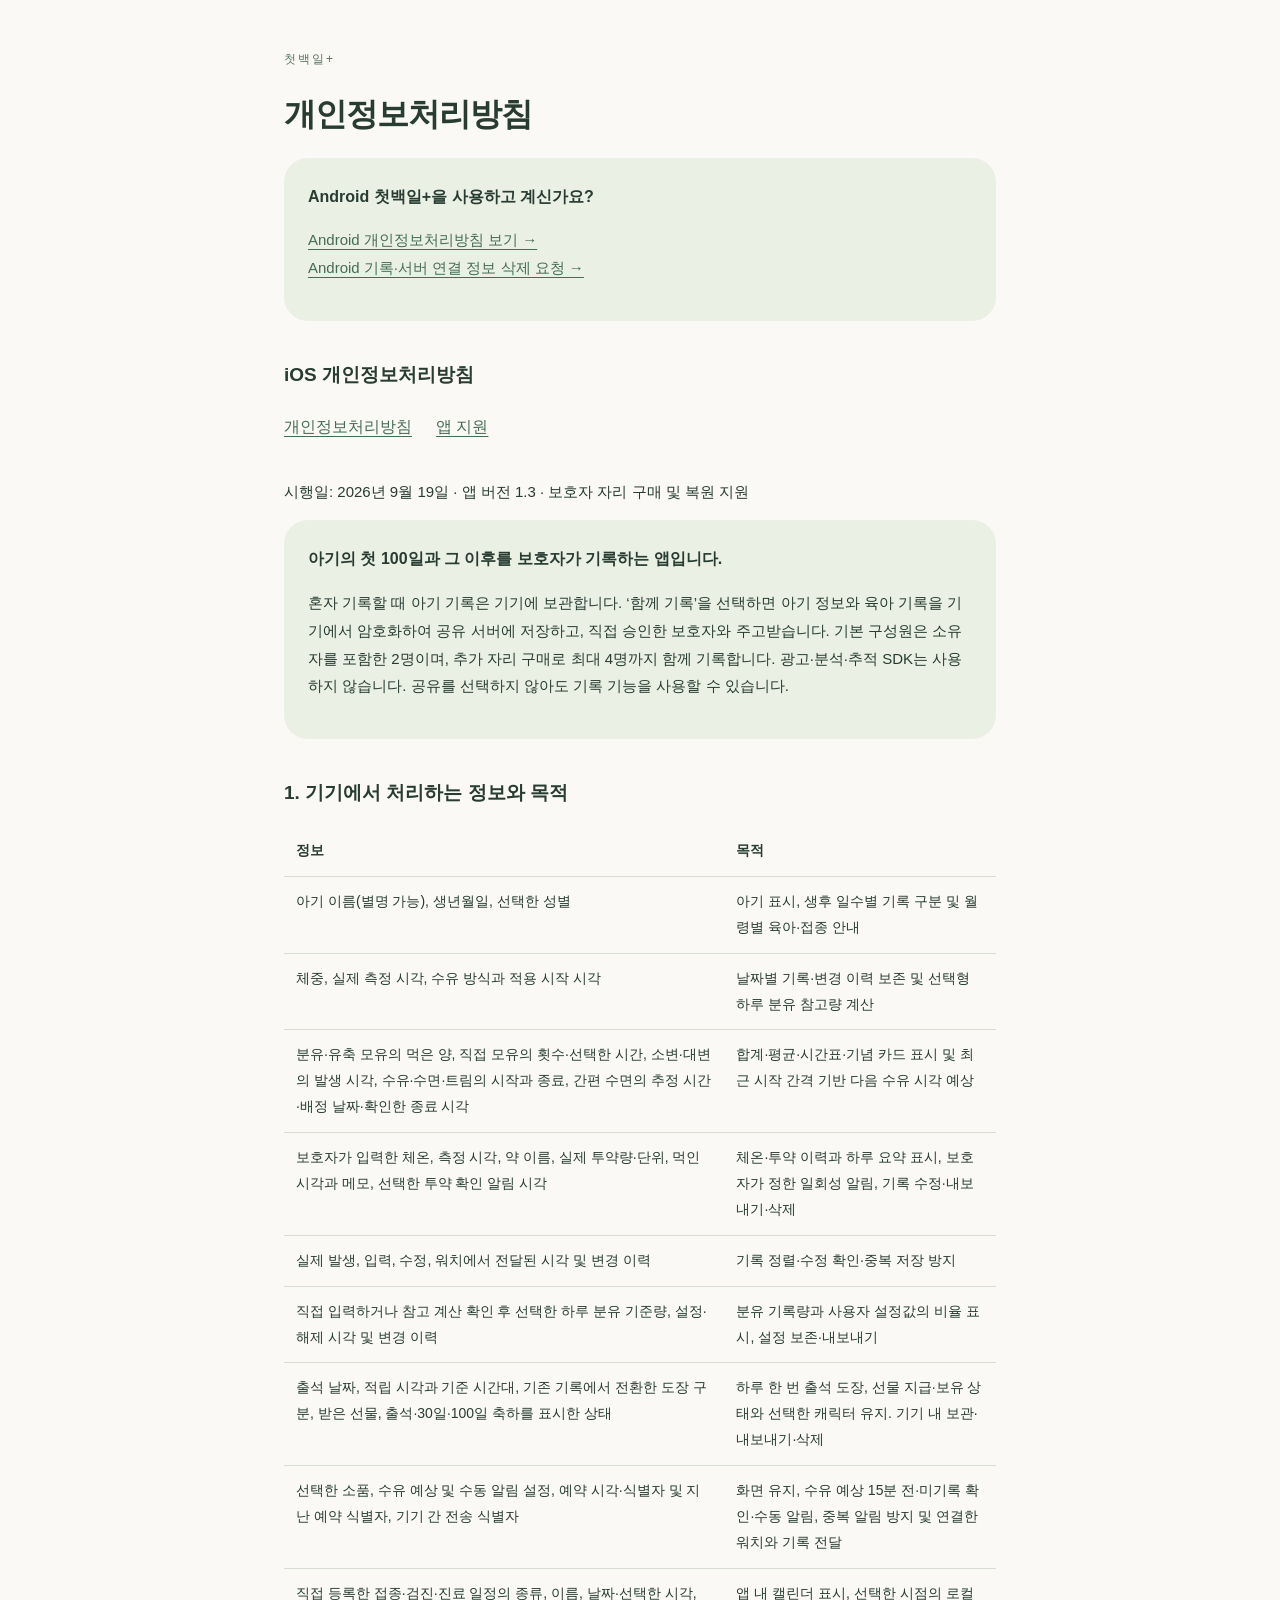
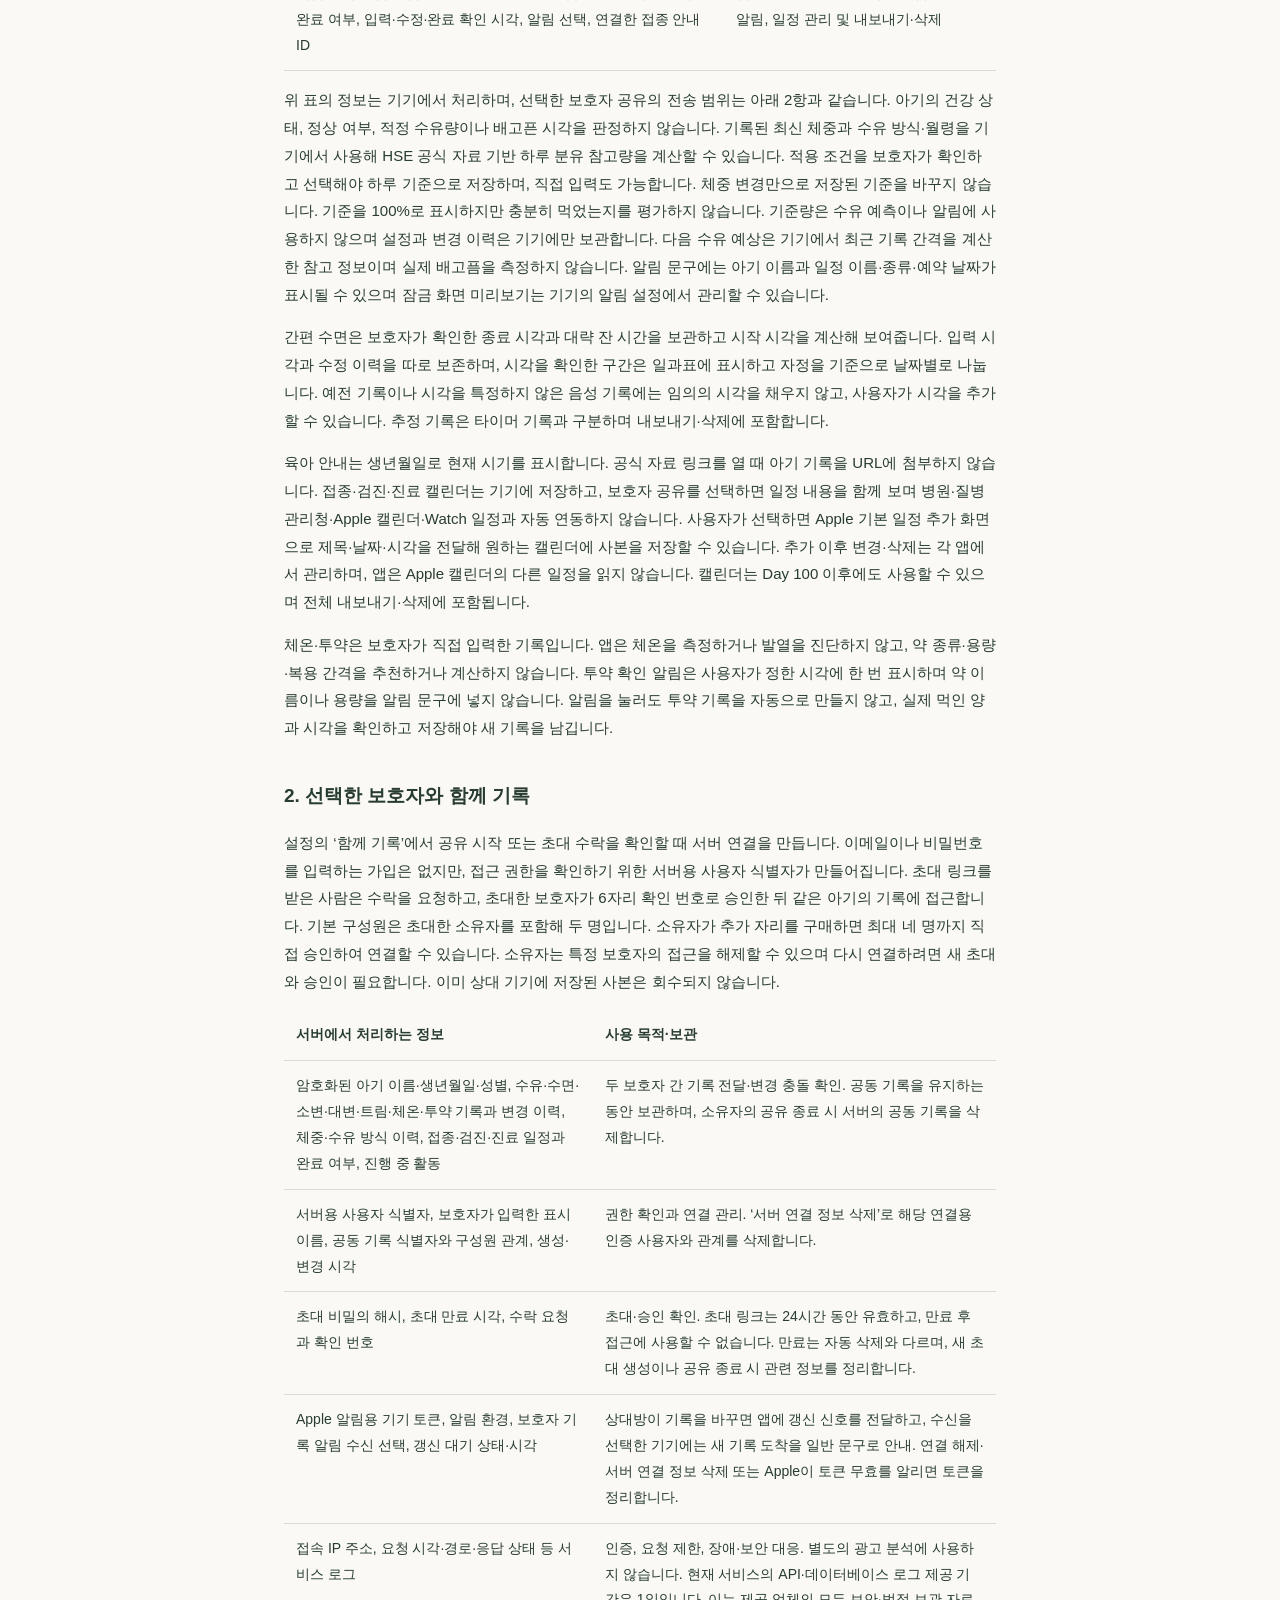
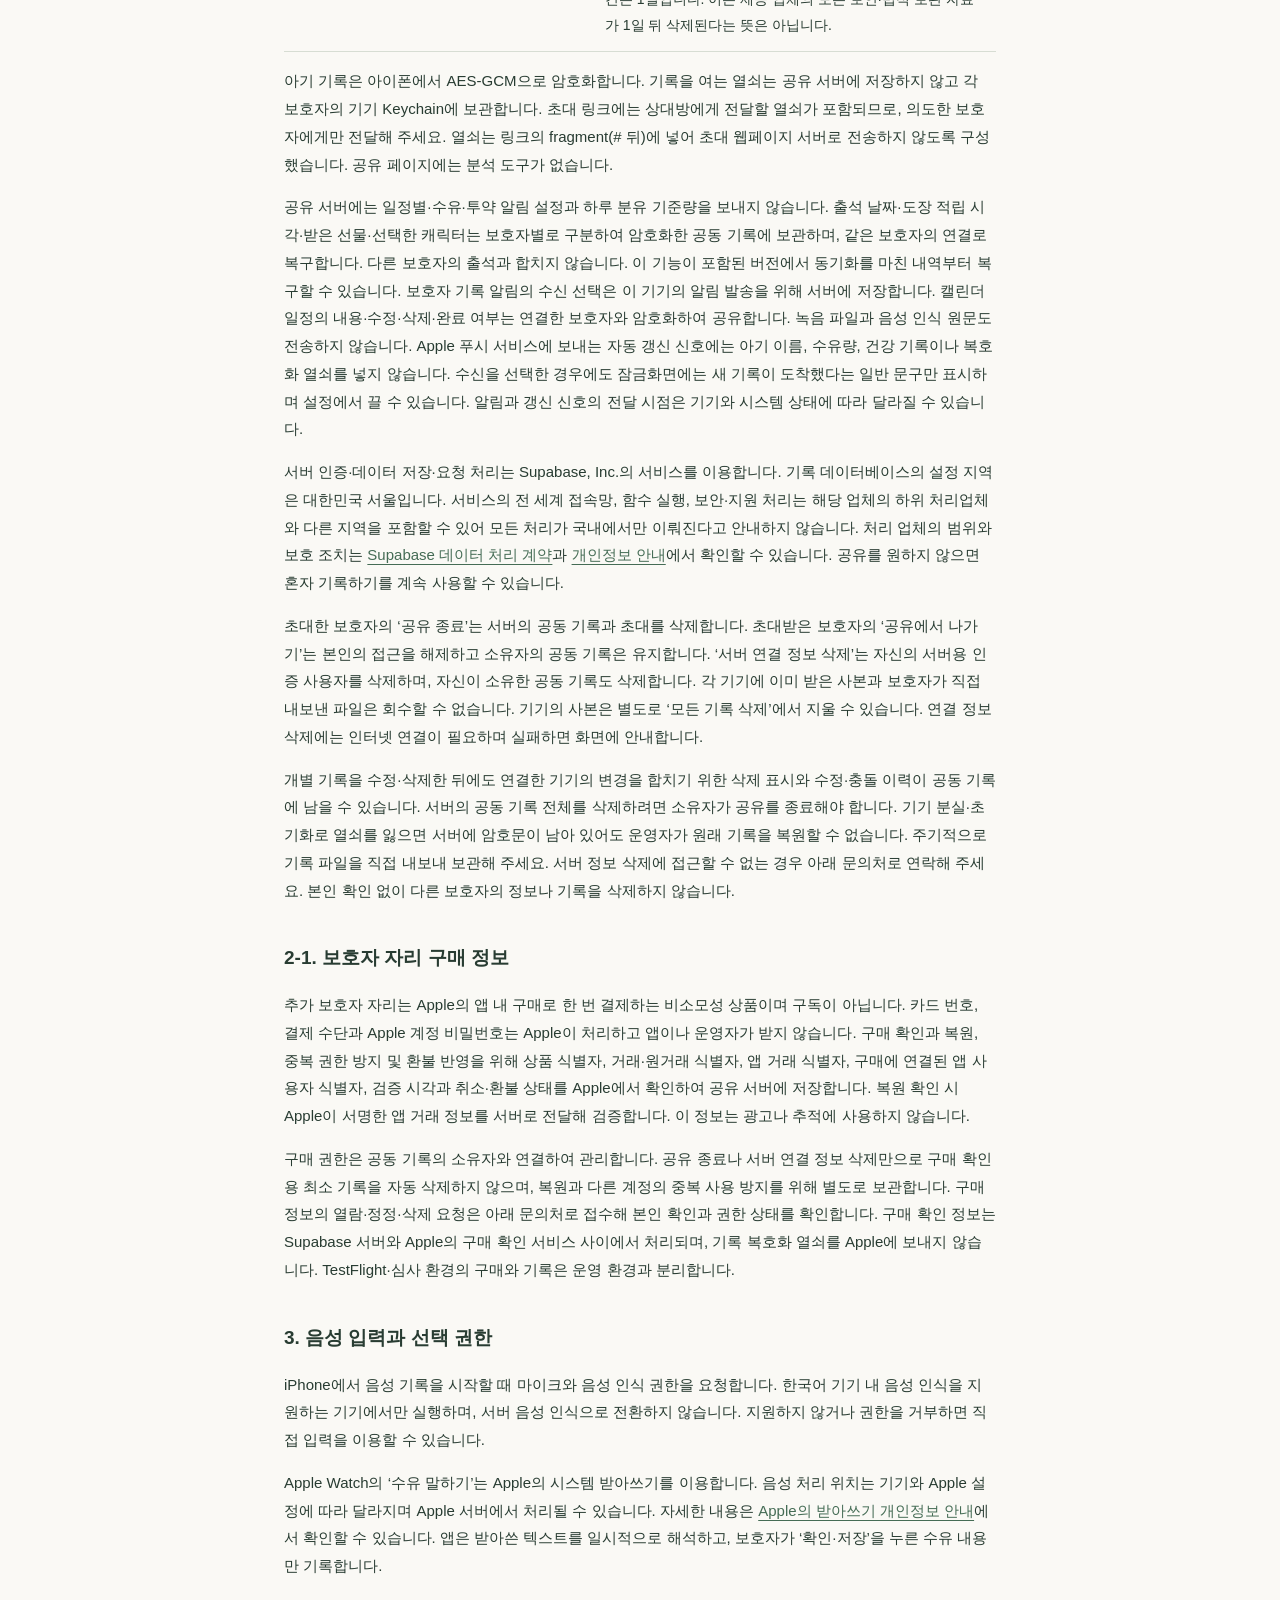
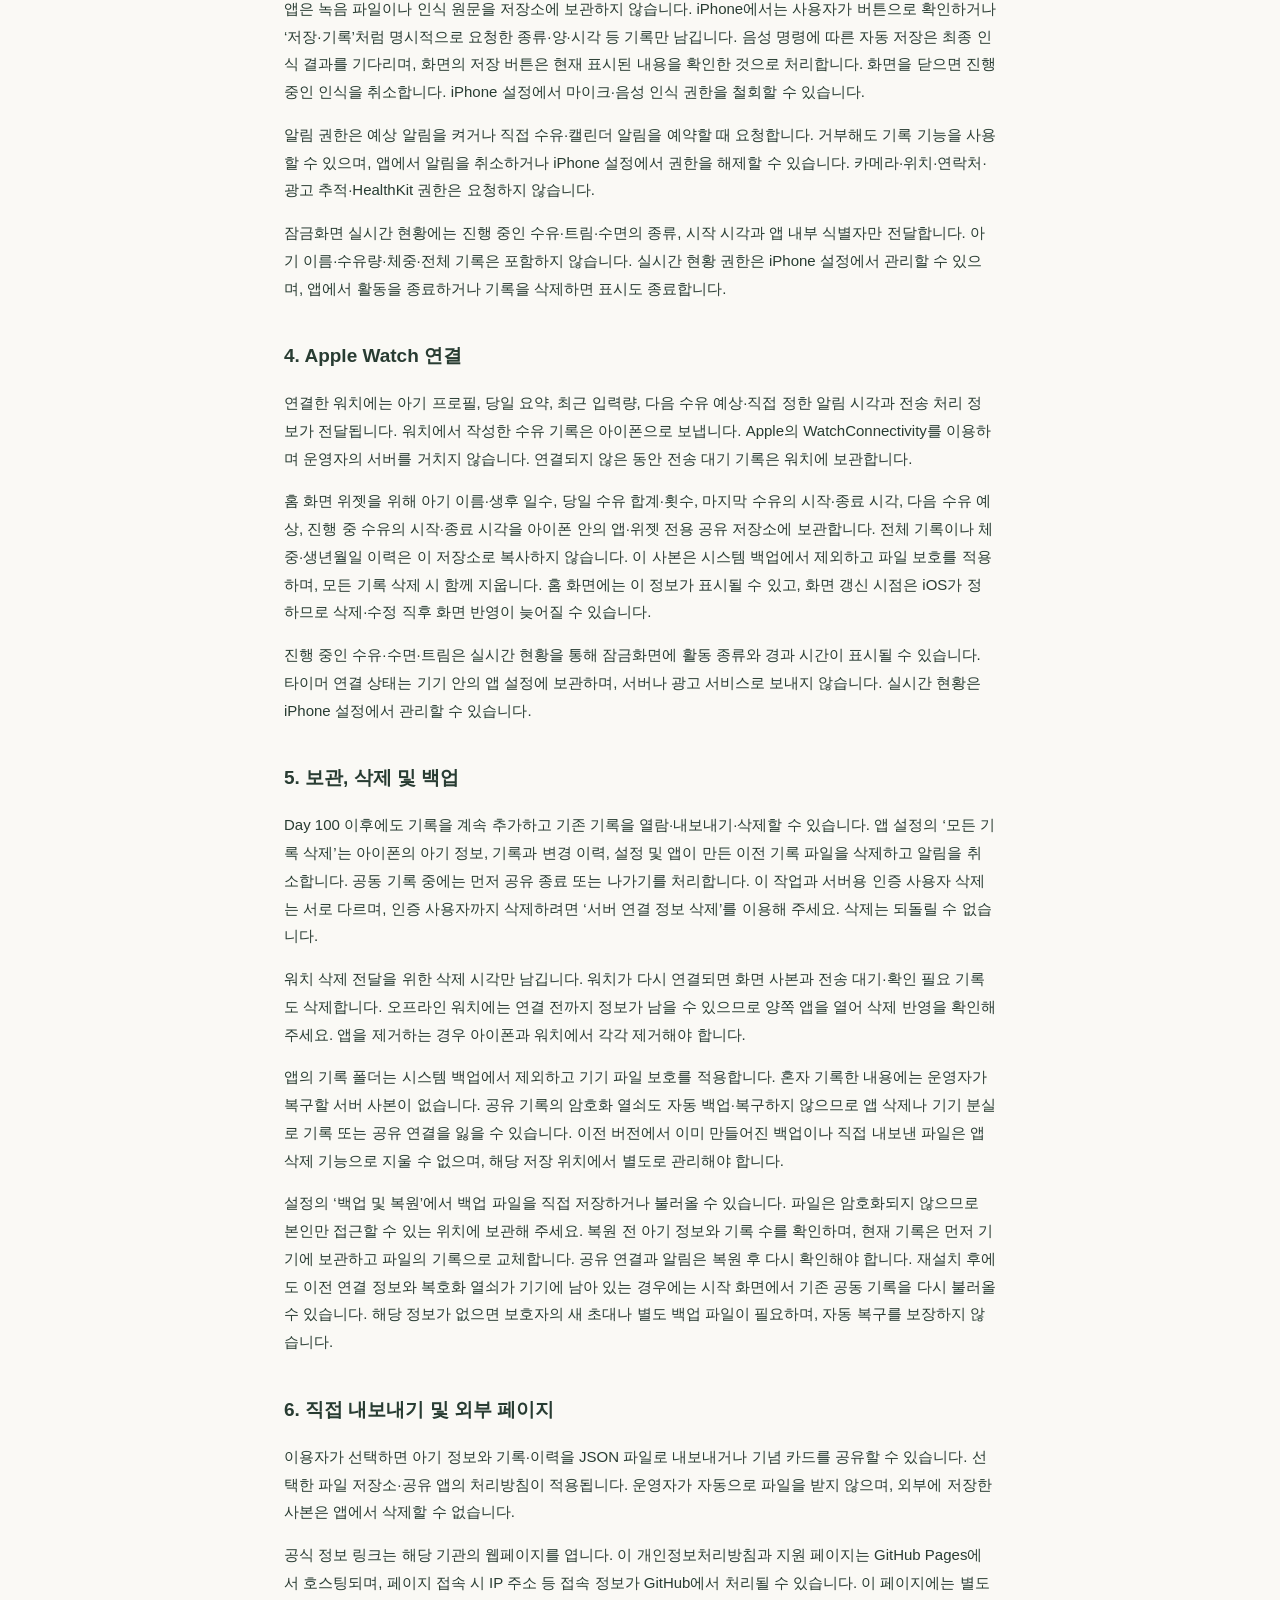
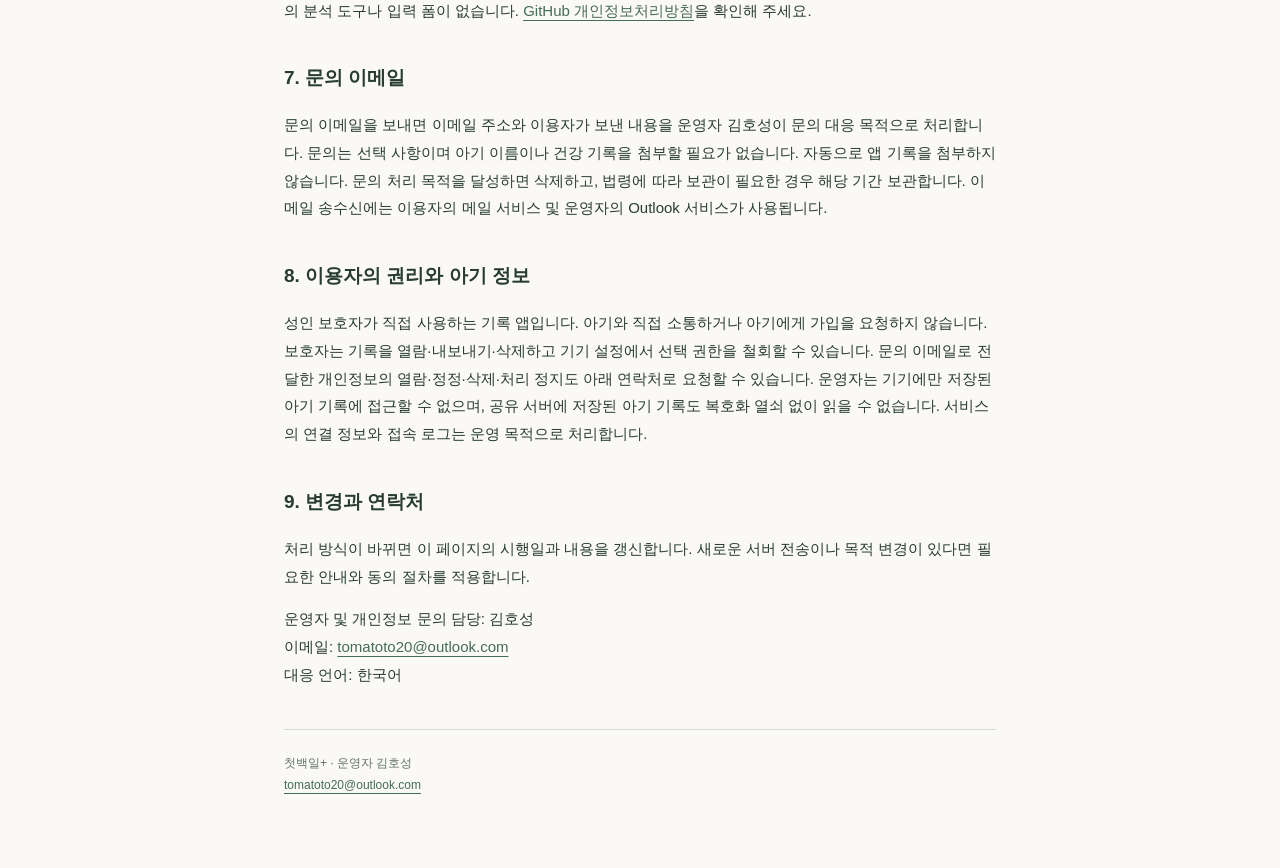
==== commit 7a520463: "Publish Android privacy and data deletion guidance" ====
--- a/index.html
+++ b/index.html
@@ -1,4 +1,4 @@
-<!doctype html><html lang="ko"><head><meta charset="utf-8"><meta name="viewport" content="width=device-width,initial-scale=1"><meta name="referrer" content="no-referrer"><title>개인정보처리방침 · 첫백일+</title><style>:root{color-scheme:light dark}*{box-sizing:border-box}body{max-width:760px;margin:auto;padding:48px 24px 72px;background:#faf9f5;color:#283c32;font-family:-apple-system,BlinkMacSystemFont,"Apple SD Gothic Neo",sans-serif;line-height:1.85}nav{display:flex;gap:24px;margin:20px 0 36px}a{color:#456c55;text-underline-offset:4px}h1{font-size:32px;line-height:1.4;letter-spacing:-1px}h2{font-size:19px;margin-top:36px}p,li{font-size:15px}.tag{font-size:12px;letter-spacing:2px;color:#56745f}.intro{padding:24px;background:#eaf0e3;border-radius:24px}table{border-collapse:collapse;width:100%;font-size:14px}th,td{text-align:left;padding:12px;border-bottom:1px solid #d7ddd3;vertical-align:top}footer{font-size:12px;border-top:1px solid #d7ddd3;margin-top:40px;padding-top:22px;color:#627368}@media(prefers-color-scheme:dark){body{background:#19251f;color:#edf1e9}.intro{background:#293a2d}a,.tag,footer{color:#bdd1bd}th,td,footer{border-color:#49594e}}@media(max-width:480px){body{padding:30px 20px 48px}h1{font-size:27px}td,th{padding:8px}}</style></head><body><div class="tag">첫백일+</div><h1>개인정보처리방침</h1><nav aria-label="안내 페이지"><a href="index.html">개인정보처리방침</a><a href="support.html">앱 지원</a></nav><p>시행일: 2026년 9월 19일 · 앱 버전 1.3 · 보호자 자리 구매 및 복원 지원</p><div class="intro"><strong>아기의 첫 100일과 그 이후를 보호자가 기록하는 앱입니다.</strong><p>혼자 기록할 때 아기 기록은 기기에 보관합니다. ‘함께 기록’을 선택하면 아기 정보와 육아 기록을 기기에서 암호화하여 공유 서버에 저장하고, 직접 승인한 보호자와 주고받습니다. 기본 구성원은 소유자를 포함한 2명이며, 추가 자리 구매로 최대 4명까지 함께 기록합니다. 광고·분석·추적 SDK는 사용하지 않습니다. 공유를 선택하지 않아도 기록 기능을 사용할 수 있습니다.</p></div>
+<!doctype html><html lang="ko"><head><meta charset="utf-8"><meta name="viewport" content="width=device-width,initial-scale=1"><meta name="referrer" content="no-referrer"><title>개인정보처리방침 · 첫백일+</title><style>:root{color-scheme:light dark}*{box-sizing:border-box}body{max-width:760px;margin:auto;padding:48px 24px 72px;background:#faf9f5;color:#283c32;font-family:-apple-system,BlinkMacSystemFont,"Apple SD Gothic Neo",sans-serif;line-height:1.85}nav{display:flex;gap:24px;margin:20px 0 36px}a{color:#456c55;text-underline-offset:4px}h1{font-size:32px;line-height:1.4;letter-spacing:-1px}h2{font-size:19px;margin-top:36px}p,li{font-size:15px}.tag{font-size:12px;letter-spacing:2px;color:#56745f}.intro{padding:24px;background:#eaf0e3;border-radius:24px}table{border-collapse:collapse;width:100%;font-size:14px}th,td{text-align:left;padding:12px;border-bottom:1px solid #d7ddd3;vertical-align:top}footer{font-size:12px;border-top:1px solid #d7ddd3;margin-top:40px;padding-top:22px;color:#627368}@media(prefers-color-scheme:dark){body{background:#19251f;color:#edf1e9}.intro{background:#293a2d}a,.tag,footer{color:#bdd1bd}th,td,footer{border-color:#49594e}}@media(max-width:480px){body{padding:30px 20px 48px}h1{font-size:27px}td,th{padding:8px}}</style></head><body><div class="tag">첫백일+</div><h1>개인정보처리방침</h1><div class="intro"><strong>Android 첫백일+을 사용하고 계신가요?</strong><p><a href="android.html">Android 개인정보처리방침 보기 →</a><br><a href="delete-data.html">Android 기록·서버 연결 정보 삭제 요청 →</a></p></div><h2>iOS 개인정보처리방침</h2><nav aria-label="안내 페이지"><a href="index.html">개인정보처리방침</a><a href="support.html">앱 지원</a></nav><p>시행일: 2026년 9월 19일 · 앱 버전 1.3 · 보호자 자리 구매 및 복원 지원</p><div class="intro"><strong>아기의 첫 100일과 그 이후를 보호자가 기록하는 앱입니다.</strong><p>혼자 기록할 때 아기 기록은 기기에 보관합니다. ‘함께 기록’을 선택하면 아기 정보와 육아 기록을 기기에서 암호화하여 공유 서버에 저장하고, 직접 승인한 보호자와 주고받습니다. 기본 구성원은 소유자를 포함한 2명이며, 추가 자리 구매로 최대 4명까지 함께 기록합니다. 광고·분석·추적 SDK는 사용하지 않습니다. 공유를 선택하지 않아도 기록 기능을 사용할 수 있습니다.</p></div>
 <h2>1. 기기에서 처리하는 정보와 목적</h2><table><thead><tr><th>정보</th><th>목적</th></tr></thead><tbody><tr><td>아기 이름(별명 가능), 생년월일, 선택한 성별</td><td>아기 표시, 생후 일수별 기록 구분 및 월령별 육아·접종 안내</td></tr><tr><td>체중, 실제 측정 시각, 수유 방식과 적용 시작 시각</td><td>날짜별 기록·변경 이력 보존 및 선택형 하루 분유 참고량 계산</td></tr><tr><td>분유·유축 모유의 먹은 양, 직접 모유의 횟수·선택한 시간, 소변·대변의 발생 시각, 수유·수면·트림의 시작과 종료, 간편 수면의 추정 시간·배정 날짜·확인한 종료 시각</td><td>합계·평균·시간표·기념 카드 표시 및 최근 시작 간격 기반 다음 수유 시각 예상</td></tr><tr><td>보호자가 입력한 체온, 측정 시각, 약 이름, 실제 투약량·단위, 먹인 시각과 메모, 선택한 투약 확인 알림 시각</td><td>체온·투약 이력과 하루 요약 표시, 보호자가 정한 일회성 알림, 기록 수정·내보내기·삭제</td></tr><tr><td>실제 발생, 입력, 수정, 워치에서 전달된 시각 및 변경 이력</td><td>기록 정렬·수정 확인·중복 저장 방지</td></tr><tr><td>직접 입력하거나 참고 계산 확인 후 선택한 하루 분유 기준량, 설정·해제 시각 및 변경 이력</td><td>분유 기록량과 사용자 설정값의 비율 표시, 설정 보존·내보내기</td></tr><tr><td>출석 날짜, 적립 시각과 기준 시간대, 기존 기록에서 전환한 도장 구분, 받은 선물, 출석·30일·100일 축하를 표시한 상태</td><td>하루 한 번 출석 도장, 선물 지급·보유 상태와 선택한 캐릭터 유지. 기기 내 보관·내보내기·삭제</td></tr><tr><td>선택한 소품, 수유 예상 및 수동 알림 설정, 예약 시각·식별자 및 지난 예약 식별자, 기기 간 전송 식별자</td><td>화면 유지, 수유 예상 15분 전·미기록 확인·수동 알림, 중복 알림 방지 및 연결한 워치와 기록 전달</td></tr><tr><td>직접 등록한 접종·검진·진료 일정의 종류, 이름, 날짜·선택한 시각, 완료 여부, 입력·수정·완료 확인 시각, 알림 선택, 연결한 접종 안내 ID</td><td>앱 내 캘린더 표시, 선택한 시점의 로컬 알림, 일정 관리 및 내보내기·삭제</td></tr></tbody></table><p>위 표의 정보는 기기에서 처리하며, 선택한 보호자 공유의 전송 범위는 아래 2항과 같습니다. 아기의 건강 상태, 정상 여부, 적정 수유량이나 배고픈 시각을 판정하지 않습니다. 기록된 최신 체중과 수유 방식·월령을 기기에서 사용해 HSE 공식 자료 기반 하루 분유 참고량을 계산할 수 있습니다. 적용 조건을 보호자가 확인하고 선택해야 하루 기준으로 저장하며, 직접 입력도 가능합니다. 체중 변경만으로 저장된 기준을 바꾸지 않습니다. 기준을 100%로 표시하지만 충분히 먹었는지를 평가하지 않습니다. 기준량은 수유 예측이나 알림에 사용하지 않으며 설정과 변경 이력은 기기에만 보관합니다. 다음 수유 예상은 기기에서 최근 기록 간격을 계산한 참고 정보이며 실제 배고픔을 측정하지 않습니다. 알림 문구에는 아기 이름과 일정 이름·종류·예약 날짜가 표시될 수 있으며 잠금 화면 미리보기는 기기의 알림 설정에서 관리할 수 있습니다.</p>
 <p>간편 수면은 보호자가 확인한 종료 시각과 대략 잔 시간을 보관하고 시작 시각을 계산해 보여줍니다. 입력 시각과 수정 이력을 따로 보존하며, 시각을 확인한 구간은 일과표에 표시하고 자정을 기준으로 날짜별로 나눕니다. 예전 기록이나 시각을 특정하지 않은 음성 기록에는 임의의 시각을 채우지 않고, 사용자가 시각을 추가할 수 있습니다. 추정 기록은 타이머 기록과 구분하며 내보내기·삭제에 포함합니다.</p>
 
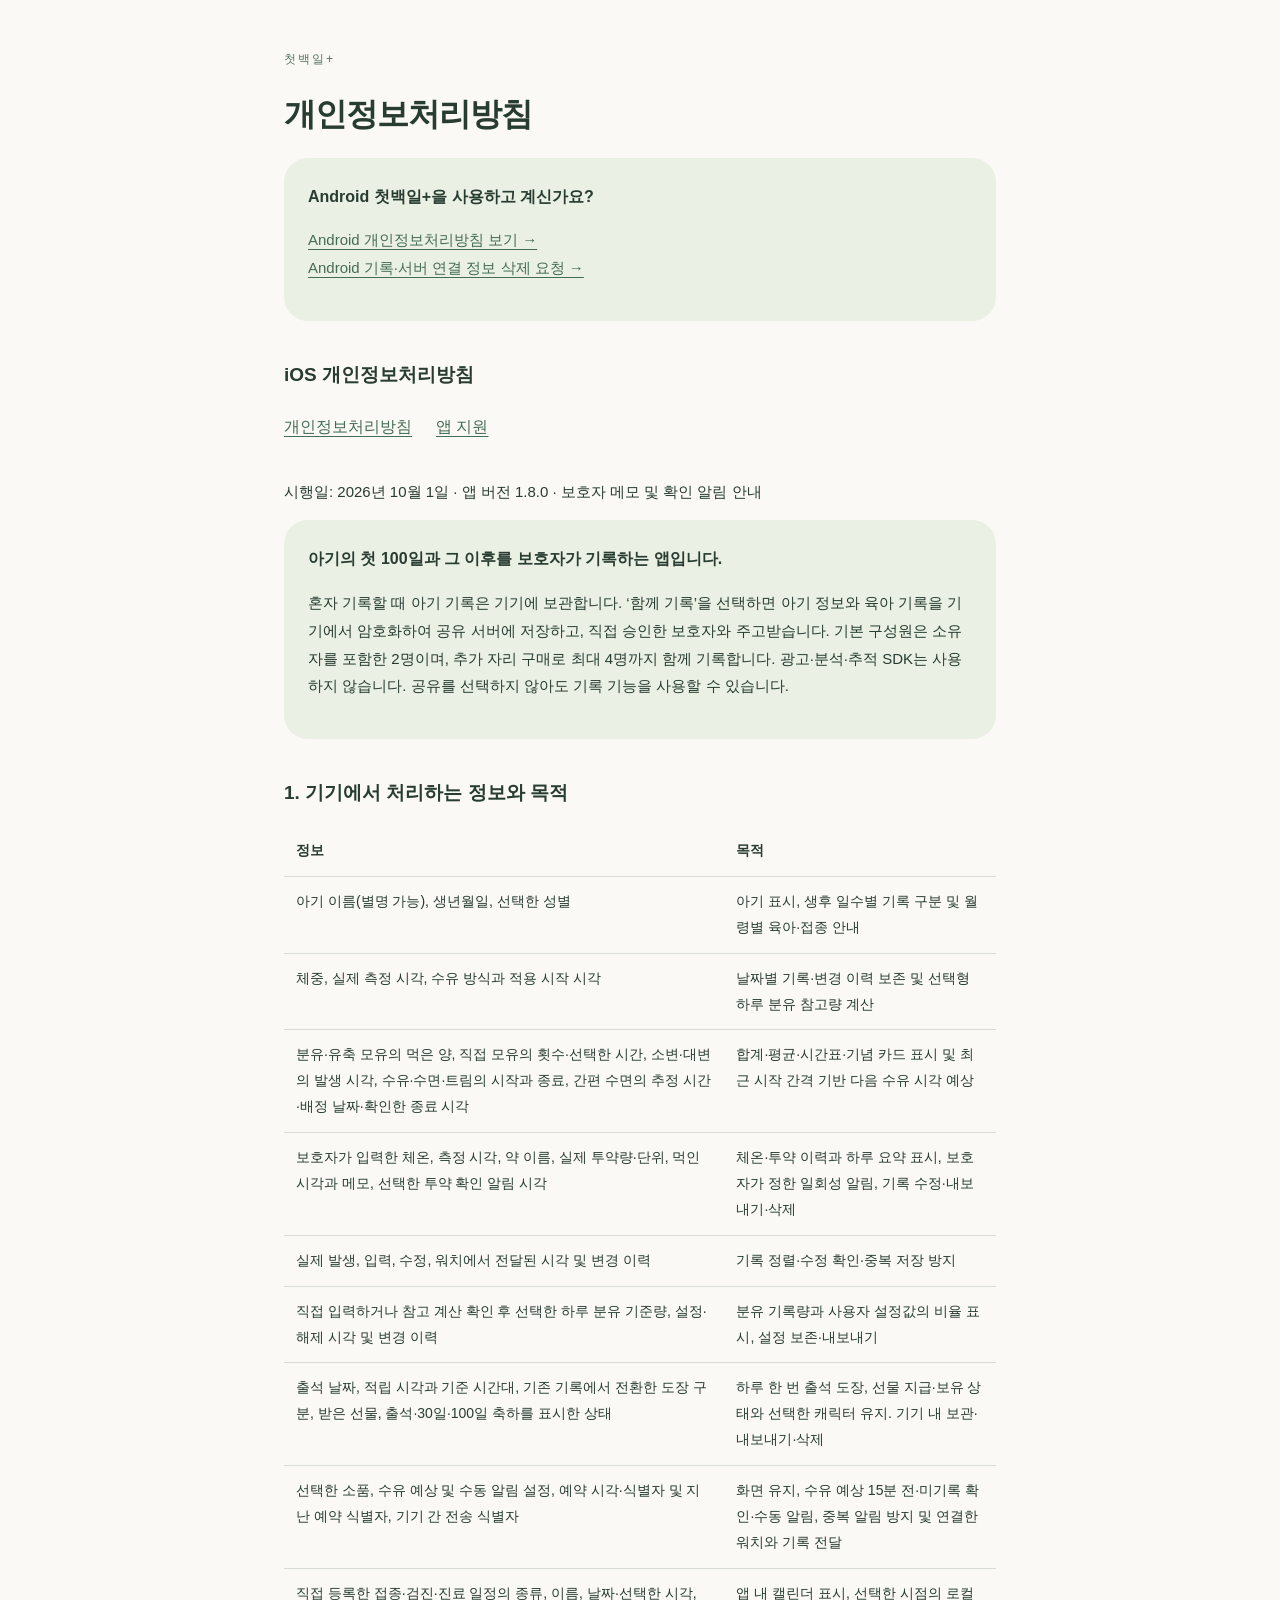
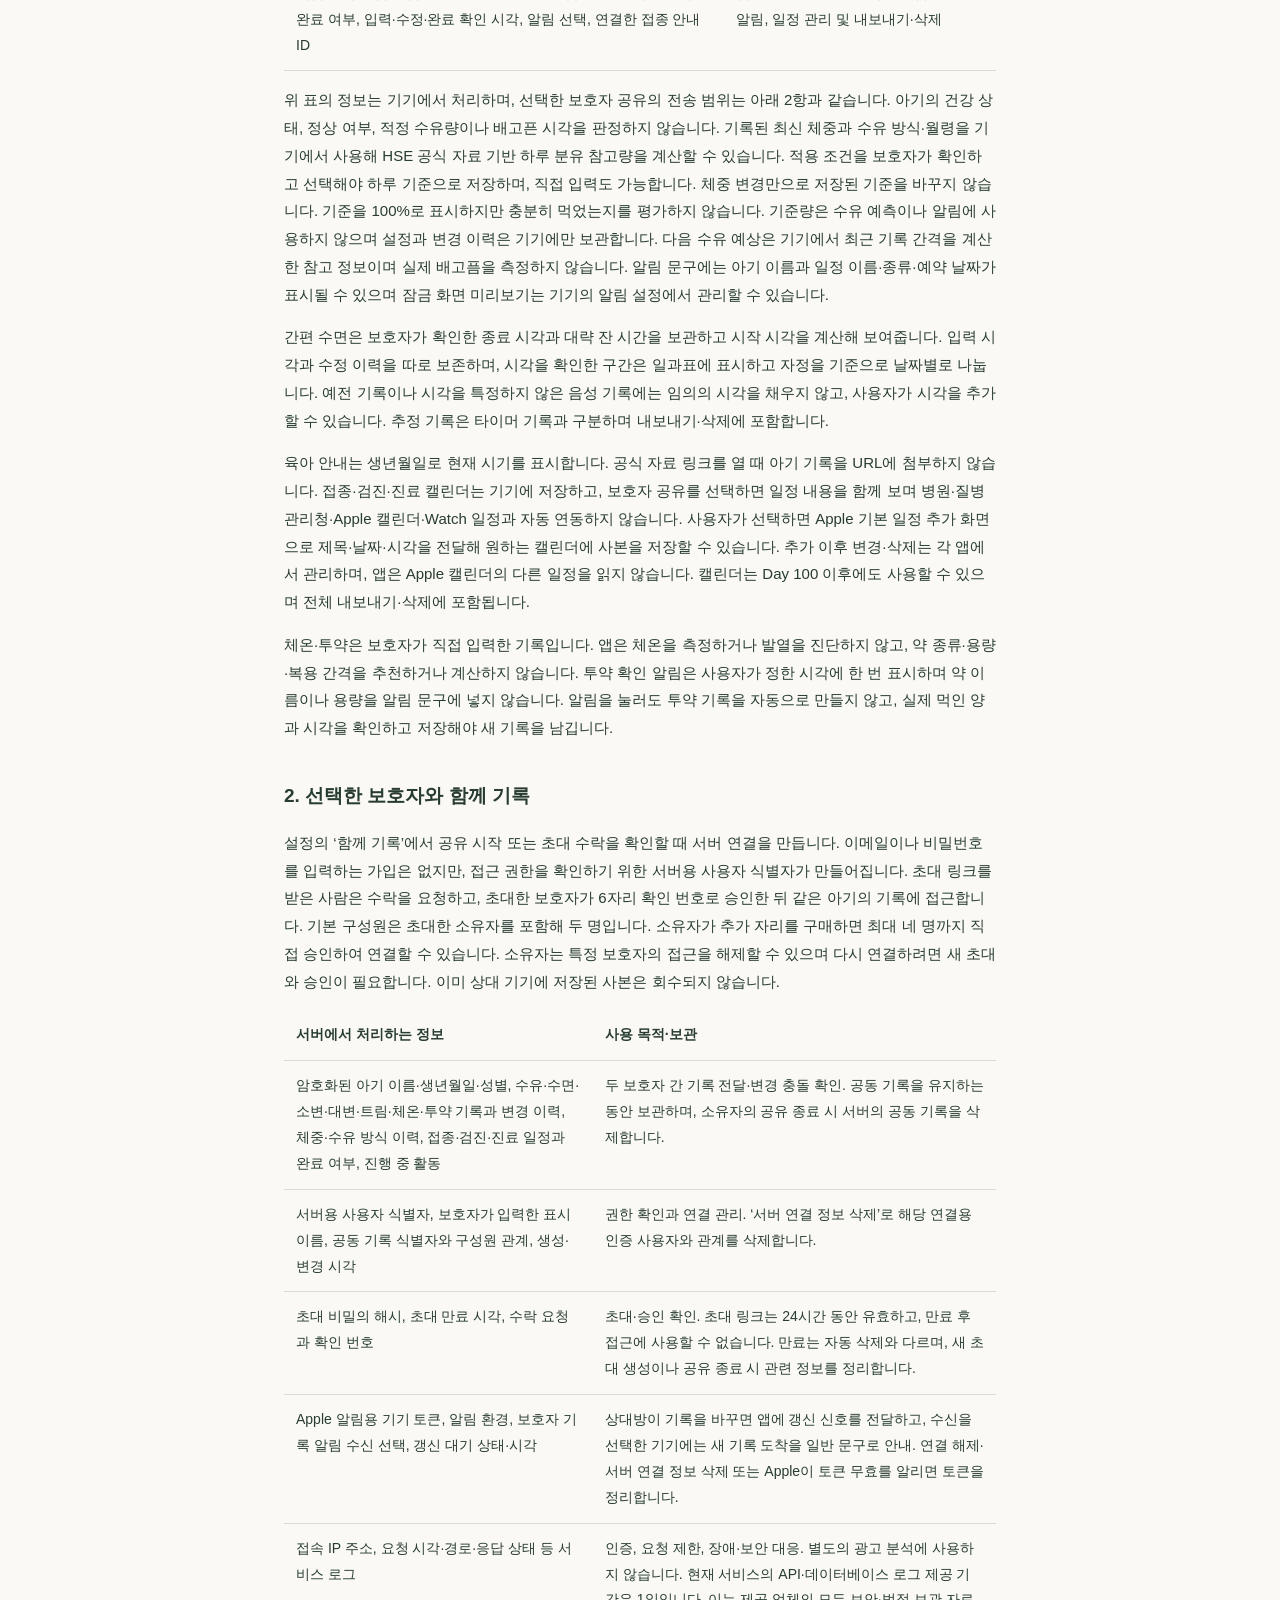
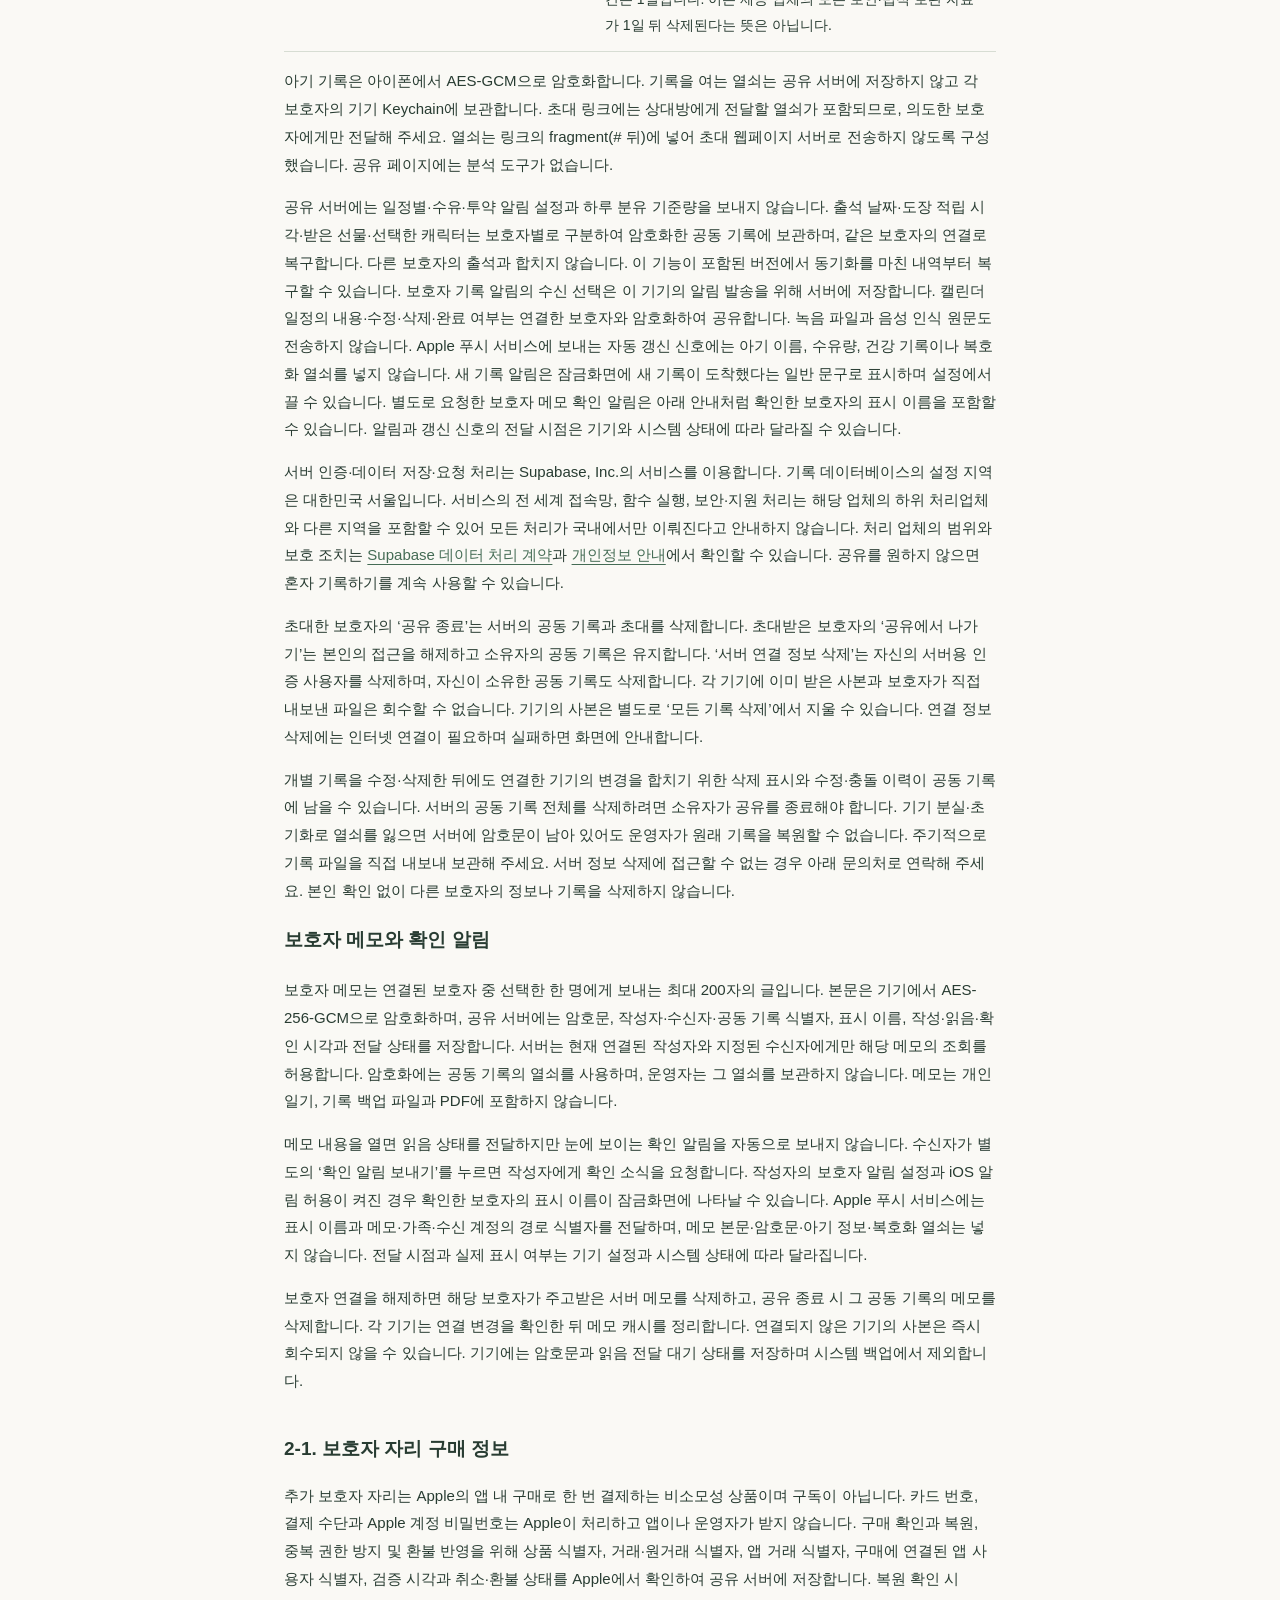
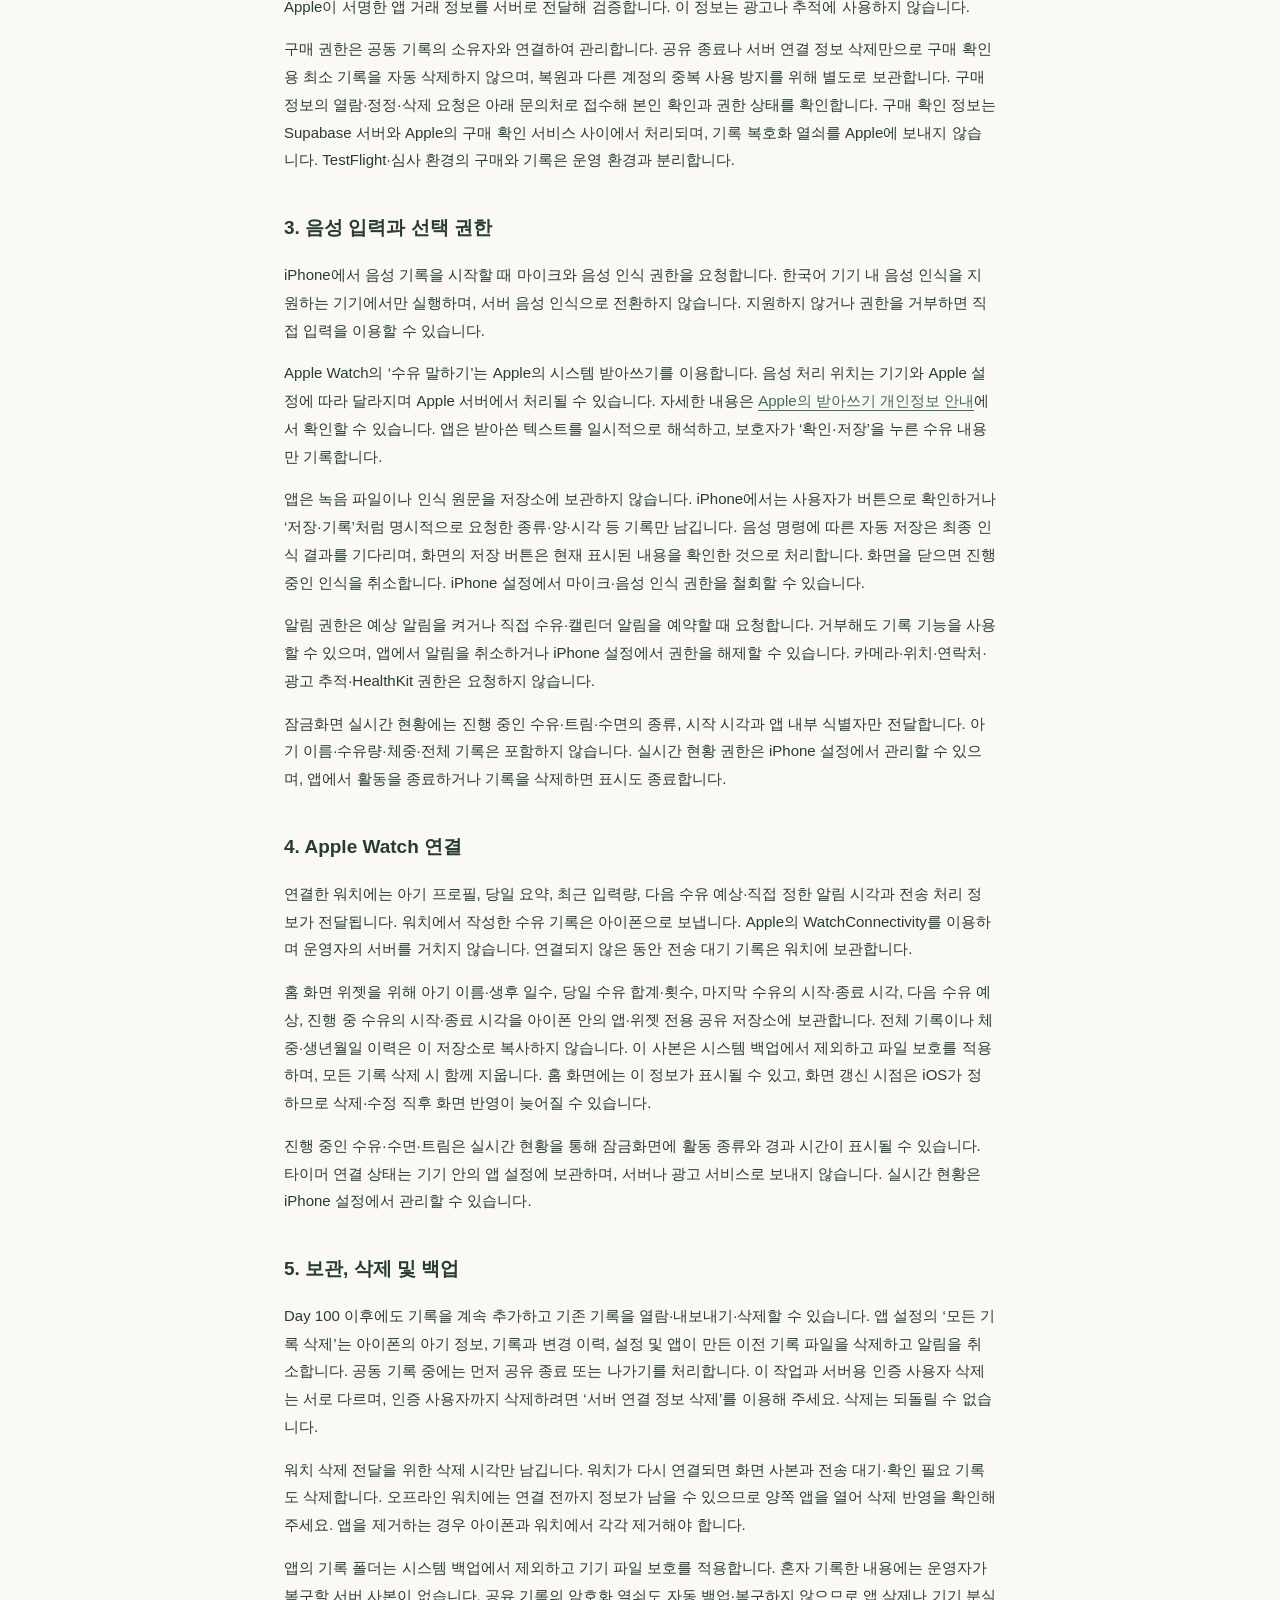
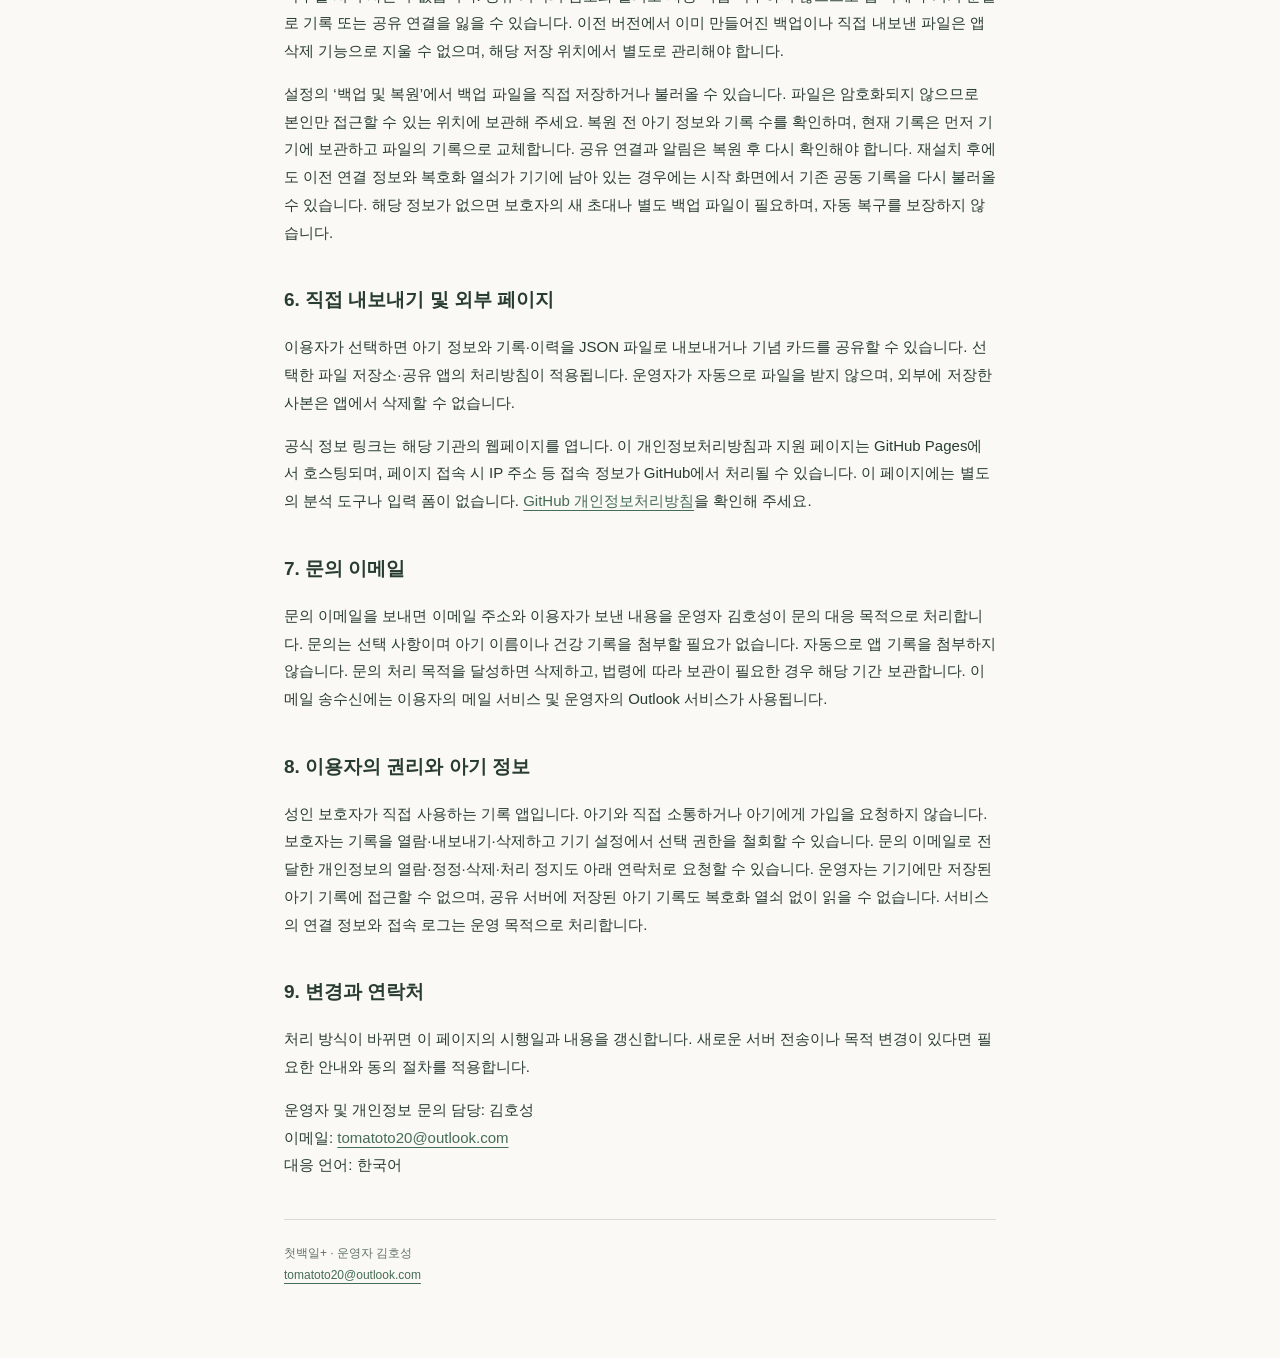
==== commit 6a450a70: "Document iOS caregiver memo storage and explicit confirmation alerts" ====
--- a/index.html
+++ b/index.html
@@ -1,4 +1,4 @@
-<!doctype html><html lang="ko"><head><meta charset="utf-8"><meta name="viewport" content="width=device-width,initial-scale=1"><meta name="referrer" content="no-referrer"><title>개인정보처리방침 · 첫백일+</title><style>:root{color-scheme:light dark}*{box-sizing:border-box}body{max-width:760px;margin:auto;padding:48px 24px 72px;background:#faf9f5;color:#283c32;font-family:-apple-system,BlinkMacSystemFont,"Apple SD Gothic Neo",sans-serif;line-height:1.85}nav{display:flex;gap:24px;margin:20px 0 36px}a{color:#456c55;text-underline-offset:4px}h1{font-size:32px;line-height:1.4;letter-spacing:-1px}h2{font-size:19px;margin-top:36px}p,li{font-size:15px}.tag{font-size:12px;letter-spacing:2px;color:#56745f}.intro{padding:24px;background:#eaf0e3;border-radius:24px}table{border-collapse:collapse;width:100%;font-size:14px}th,td{text-align:left;padding:12px;border-bottom:1px solid #d7ddd3;vertical-align:top}footer{font-size:12px;border-top:1px solid #d7ddd3;margin-top:40px;padding-top:22px;color:#627368}@media(prefers-color-scheme:dark){body{background:#19251f;color:#edf1e9}.intro{background:#293a2d}a,.tag,footer{color:#bdd1bd}th,td,footer{border-color:#49594e}}@media(max-width:480px){body{padding:30px 20px 48px}h1{font-size:27px}td,th{padding:8px}}</style></head><body><div class="tag">첫백일+</div><h1>개인정보처리방침</h1><div class="intro"><strong>Android 첫백일+을 사용하고 계신가요?</strong><p><a href="android.html">Android 개인정보처리방침 보기 →</a><br><a href="delete-data.html">Android 기록·서버 연결 정보 삭제 요청 →</a></p></div><h2>iOS 개인정보처리방침</h2><nav aria-label="안내 페이지"><a href="index.html">개인정보처리방침</a><a href="support.html">앱 지원</a></nav><p>시행일: 2026년 9월 19일 · 앱 버전 1.3 · 보호자 자리 구매 및 복원 지원</p><div class="intro"><strong>아기의 첫 100일과 그 이후를 보호자가 기록하는 앱입니다.</strong><p>혼자 기록할 때 아기 기록은 기기에 보관합니다. ‘함께 기록’을 선택하면 아기 정보와 육아 기록을 기기에서 암호화하여 공유 서버에 저장하고, 직접 승인한 보호자와 주고받습니다. 기본 구성원은 소유자를 포함한 2명이며, 추가 자리 구매로 최대 4명까지 함께 기록합니다. 광고·분석·추적 SDK는 사용하지 않습니다. 공유를 선택하지 않아도 기록 기능을 사용할 수 있습니다.</p></div>
+<!doctype html><html lang="ko"><head><meta charset="utf-8"><meta name="viewport" content="width=device-width,initial-scale=1"><meta name="referrer" content="no-referrer"><title>개인정보처리방침 · 첫백일+</title><style>:root{color-scheme:light dark}*{box-sizing:border-box}body{max-width:760px;margin:auto;padding:48px 24px 72px;background:#faf9f5;color:#283c32;font-family:-apple-system,BlinkMacSystemFont,"Apple SD Gothic Neo",sans-serif;line-height:1.85}nav{display:flex;gap:24px;margin:20px 0 36px}a{color:#456c55;text-underline-offset:4px}h1{font-size:32px;line-height:1.4;letter-spacing:-1px}h2{font-size:19px;margin-top:36px}p,li{font-size:15px}.tag{font-size:12px;letter-spacing:2px;color:#56745f}.intro{padding:24px;background:#eaf0e3;border-radius:24px}table{border-collapse:collapse;width:100%;font-size:14px}th,td{text-align:left;padding:12px;border-bottom:1px solid #d7ddd3;vertical-align:top}footer{font-size:12px;border-top:1px solid #d7ddd3;margin-top:40px;padding-top:22px;color:#627368}@media(prefers-color-scheme:dark){body{background:#19251f;color:#edf1e9}.intro{background:#293a2d}a,.tag,footer{color:#bdd1bd}th,td,footer{border-color:#49594e}}@media(max-width:480px){body{padding:30px 20px 48px}h1{font-size:27px}td,th{padding:8px}}</style></head><body><div class="tag">첫백일+</div><h1>개인정보처리방침</h1><div class="intro"><strong>Android 첫백일+을 사용하고 계신가요?</strong><p><a href="android.html">Android 개인정보처리방침 보기 →</a><br><a href="delete-data.html">Android 기록·서버 연결 정보 삭제 요청 →</a></p></div><h2>iOS 개인정보처리방침</h2><nav aria-label="안내 페이지"><a href="index.html">개인정보처리방침</a><a href="support.html">앱 지원</a></nav><p>시행일: 2026년 10월 1일 · 앱 버전 1.8.0 · 보호자 메모 및 확인 알림 안내</p><div class="intro"><strong>아기의 첫 100일과 그 이후를 보호자가 기록하는 앱입니다.</strong><p>혼자 기록할 때 아기 기록은 기기에 보관합니다. ‘함께 기록’을 선택하면 아기 정보와 육아 기록을 기기에서 암호화하여 공유 서버에 저장하고, 직접 승인한 보호자와 주고받습니다. 기본 구성원은 소유자를 포함한 2명이며, 추가 자리 구매로 최대 4명까지 함께 기록합니다. 광고·분석·추적 SDK는 사용하지 않습니다. 공유를 선택하지 않아도 기록 기능을 사용할 수 있습니다.</p></div>
 <h2>1. 기기에서 처리하는 정보와 목적</h2><table><thead><tr><th>정보</th><th>목적</th></tr></thead><tbody><tr><td>아기 이름(별명 가능), 생년월일, 선택한 성별</td><td>아기 표시, 생후 일수별 기록 구분 및 월령별 육아·접종 안내</td></tr><tr><td>체중, 실제 측정 시각, 수유 방식과 적용 시작 시각</td><td>날짜별 기록·변경 이력 보존 및 선택형 하루 분유 참고량 계산</td></tr><tr><td>분유·유축 모유의 먹은 양, 직접 모유의 횟수·선택한 시간, 소변·대변의 발생 시각, 수유·수면·트림의 시작과 종료, 간편 수면의 추정 시간·배정 날짜·확인한 종료 시각</td><td>합계·평균·시간표·기념 카드 표시 및 최근 시작 간격 기반 다음 수유 시각 예상</td></tr><tr><td>보호자가 입력한 체온, 측정 시각, 약 이름, 실제 투약량·단위, 먹인 시각과 메모, 선택한 투약 확인 알림 시각</td><td>체온·투약 이력과 하루 요약 표시, 보호자가 정한 일회성 알림, 기록 수정·내보내기·삭제</td></tr><tr><td>실제 발생, 입력, 수정, 워치에서 전달된 시각 및 변경 이력</td><td>기록 정렬·수정 확인·중복 저장 방지</td></tr><tr><td>직접 입력하거나 참고 계산 확인 후 선택한 하루 분유 기준량, 설정·해제 시각 및 변경 이력</td><td>분유 기록량과 사용자 설정값의 비율 표시, 설정 보존·내보내기</td></tr><tr><td>출석 날짜, 적립 시각과 기준 시간대, 기존 기록에서 전환한 도장 구분, 받은 선물, 출석·30일·100일 축하를 표시한 상태</td><td>하루 한 번 출석 도장, 선물 지급·보유 상태와 선택한 캐릭터 유지. 기기 내 보관·내보내기·삭제</td></tr><tr><td>선택한 소품, 수유 예상 및 수동 알림 설정, 예약 시각·식별자 및 지난 예약 식별자, 기기 간 전송 식별자</td><td>화면 유지, 수유 예상 15분 전·미기록 확인·수동 알림, 중복 알림 방지 및 연결한 워치와 기록 전달</td></tr><tr><td>직접 등록한 접종·검진·진료 일정의 종류, 이름, 날짜·선택한 시각, 완료 여부, 입력·수정·완료 확인 시각, 알림 선택, 연결한 접종 안내 ID</td><td>앱 내 캘린더 표시, 선택한 시점의 로컬 알림, 일정 관리 및 내보내기·삭제</td></tr></tbody></table><p>위 표의 정보는 기기에서 처리하며, 선택한 보호자 공유의 전송 범위는 아래 2항과 같습니다. 아기의 건강 상태, 정상 여부, 적정 수유량이나 배고픈 시각을 판정하지 않습니다. 기록된 최신 체중과 수유 방식·월령을 기기에서 사용해 HSE 공식 자료 기반 하루 분유 참고량을 계산할 수 있습니다. 적용 조건을 보호자가 확인하고 선택해야 하루 기준으로 저장하며, 직접 입력도 가능합니다. 체중 변경만으로 저장된 기준을 바꾸지 않습니다. 기준을 100%로 표시하지만 충분히 먹었는지를 평가하지 않습니다. 기준량은 수유 예측이나 알림에 사용하지 않으며 설정과 변경 이력은 기기에만 보관합니다. 다음 수유 예상은 기기에서 최근 기록 간격을 계산한 참고 정보이며 실제 배고픔을 측정하지 않습니다. 알림 문구에는 아기 이름과 일정 이름·종류·예약 날짜가 표시될 수 있으며 잠금 화면 미리보기는 기기의 알림 설정에서 관리할 수 있습니다.</p>
 <p>간편 수면은 보호자가 확인한 종료 시각과 대략 잔 시간을 보관하고 시작 시각을 계산해 보여줍니다. 입력 시각과 수정 이력을 따로 보존하며, 시각을 확인한 구간은 일과표에 표시하고 자정을 기준으로 날짜별로 나눕니다. 예전 기록이나 시각을 특정하지 않은 음성 기록에는 임의의 시각을 채우지 않고, 사용자가 시각을 추가할 수 있습니다. 추정 기록은 타이머 기록과 구분하며 내보내기·삭제에 포함합니다.</p>
 
@@ -14,10 +14,11 @@
 <tr><td>접속 IP 주소, 요청 시각·경로·응답 상태 등 서비스 로그</td><td>인증, 요청 제한, 장애·보안 대응. 별도의 광고 분석에 사용하지 않습니다. 현재 서비스의 API·데이터베이스 로그 제공 기간은 1일입니다. 이는 제공 업체의 모든 보안·법적 보관 자료가 1일 뒤 삭제된다는 뜻은 아닙니다.</td></tr>
 </tbody></table>
 <p>아기 기록은 아이폰에서 AES-GCM으로 암호화합니다. 기록을 여는 열쇠는 공유 서버에 저장하지 않고 각 보호자의 기기 Keychain에 보관합니다. 초대 링크에는 상대방에게 전달할 열쇠가 포함되므로, 의도한 보호자에게만 전달해 주세요. 열쇠는 링크의 fragment(# 뒤)에 넣어 초대 웹페이지 서버로 전송하지 않도록 구성했습니다. 공유 페이지에는 분석 도구가 없습니다.</p>
-<p>공유 서버에는 일정별·수유·투약 알림 설정과 하루 분유 기준량을 보내지 않습니다. 출석 날짜·도장 적립 시각·받은 선물·선택한 캐릭터는 보호자별로 구분하여 암호화한 공동 기록에 보관하며, 같은 보호자의 연결로 복구합니다. 다른 보호자의 출석과 합치지 않습니다. 이 기능이 포함된 버전에서 동기화를 마친 내역부터 복구할 수 있습니다. 보호자 기록 알림의 수신 선택은 이 기기의 알림 발송을 위해 서버에 저장합니다. 캘린더 일정의 내용·수정·삭제·완료 여부는 연결한 보호자와 암호화하여 공유합니다. 녹음 파일과 음성 인식 원문도 전송하지 않습니다. Apple 푸시 서비스에 보내는 자동 갱신 신호에는 아기 이름, 수유량, 건강 기록이나 복호화 열쇠를 넣지 않습니다. 수신을 선택한 경우에도 잠금화면에는 새 기록이 도착했다는 일반 문구만 표시하며 설정에서 끌 수 있습니다. 알림과 갱신 신호의 전달 시점은 기기와 시스템 상태에 따라 달라질 수 있습니다.</p>
+<p>공유 서버에는 일정별·수유·투약 알림 설정과 하루 분유 기준량을 보내지 않습니다. 출석 날짜·도장 적립 시각·받은 선물·선택한 캐릭터는 보호자별로 구분하여 암호화한 공동 기록에 보관하며, 같은 보호자의 연결로 복구합니다. 다른 보호자의 출석과 합치지 않습니다. 이 기능이 포함된 버전에서 동기화를 마친 내역부터 복구할 수 있습니다. 보호자 기록 알림의 수신 선택은 이 기기의 알림 발송을 위해 서버에 저장합니다. 캘린더 일정의 내용·수정·삭제·완료 여부는 연결한 보호자와 암호화하여 공유합니다. 녹음 파일과 음성 인식 원문도 전송하지 않습니다. Apple 푸시 서비스에 보내는 자동 갱신 신호에는 아기 이름, 수유량, 건강 기록이나 복호화 열쇠를 넣지 않습니다. 새 기록 알림은 잠금화면에 새 기록이 도착했다는 일반 문구로 표시하며 설정에서 끌 수 있습니다. 별도로 요청한 보호자 메모 확인 알림은 아래 안내처럼 확인한 보호자의 표시 이름을 포함할 수 있습니다. 알림과 갱신 신호의 전달 시점은 기기와 시스템 상태에 따라 달라질 수 있습니다.</p>
 <p>서버 인증·데이터 저장·요청 처리는 Supabase, Inc.의 서비스를 이용합니다. 기록 데이터베이스의 설정 지역은 대한민국 서울입니다. 서비스의 전 세계 접속망, 함수 실행, 보안·지원 처리는 해당 업체의 하위 처리업체와 다른 지역을 포함할 수 있어 모든 처리가 국내에서만 이뤄진다고 안내하지 않습니다. 처리 업체의 범위와 보호 조치는 <a href="https://supabase.com/legal/customer-resources/data-processing-addendum" rel="noreferrer">Supabase 데이터 처리 계약</a>과 <a href="https://supabase.com/privacy" rel="noreferrer">개인정보 안내</a>에서 확인할 수 있습니다. 공유를 원하지 않으면 혼자 기록하기를 계속 사용할 수 있습니다.</p>
 <p>초대한 보호자의 ‘공유 종료’는 서버의 공동 기록과 초대를 삭제합니다. 초대받은 보호자의 ‘공유에서 나가기’는 본인의 접근을 해제하고 소유자의 공동 기록은 유지합니다. ‘서버 연결 정보 삭제’는 자신의 서버용 인증 사용자를 삭제하며, 자신이 소유한 공동 기록도 삭제합니다. 각 기기에 이미 받은 사본과 보호자가 직접 내보낸 파일은 회수할 수 없습니다. 기기의 사본은 별도로 ‘모든 기록 삭제’에서 지울 수 있습니다. 연결 정보 삭제에는 인터넷 연결이 필요하며 실패하면 화면에 안내합니다.</p>
 <p>개별 기록을 수정·삭제한 뒤에도 연결한 기기의 변경을 합치기 위한 삭제 표시와 수정·충돌 이력이 공동 기록에 남을 수 있습니다. 서버의 공동 기록 전체를 삭제하려면 소유자가 공유를 종료해야 합니다. 기기 분실·초기화로 열쇠를 잃으면 서버에 암호문이 남아 있어도 운영자가 원래 기록을 복원할 수 없습니다. 주기적으로 기록 파일을 직접 내보내 보관해 주세요. 서버 정보 삭제에 접근할 수 없는 경우 아래 문의처로 연락해 주세요. 본인 확인 없이 다른 보호자의 정보나 기록을 삭제하지 않습니다.</p>
+<h3>보호자 메모와 확인 알림</h3><p>보호자 메모는 연결된 보호자 중 선택한 한 명에게 보내는 최대 200자의 글입니다. 본문은 기기에서 AES-256-GCM으로 암호화하며, 공유 서버에는 암호문, 작성자·수신자·공동 기록 식별자, 표시 이름, 작성·읽음·확인 시각과 전달 상태를 저장합니다. 서버는 현재 연결된 작성자와 지정된 수신자에게만 해당 메모의 조회를 허용합니다. 암호화에는 공동 기록의 열쇠를 사용하며, 운영자는 그 열쇠를 보관하지 않습니다. 메모는 개인 일기, 기록 백업 파일과 PDF에 포함하지 않습니다.</p><p>메모 내용을 열면 읽음 상태를 전달하지만 눈에 보이는 확인 알림을 자동으로 보내지 않습니다. 수신자가 별도의 ‘확인 알림 보내기’를 누르면 작성자에게 확인 소식을 요청합니다. 작성자의 보호자 알림 설정과 iOS 알림 허용이 켜진 경우 확인한 보호자의 표시 이름이 잠금화면에 나타날 수 있습니다. Apple 푸시 서비스에는 표시 이름과 메모·가족·수신 계정의 경로 식별자를 전달하며, 메모 본문·암호문·아기 정보·복호화 열쇠는 넣지 않습니다. 전달 시점과 실제 표시 여부는 기기 설정과 시스템 상태에 따라 달라집니다.</p><p>보호자 연결을 해제하면 해당 보호자가 주고받은 서버 메모를 삭제하고, 공유 종료 시 그 공동 기록의 메모를 삭제합니다. 각 기기는 연결 변경을 확인한 뒤 메모 캐시를 정리합니다. 연결되지 않은 기기의 사본은 즉시 회수되지 않을 수 있습니다. 기기에는 암호문과 읽음 전달 대기 상태를 저장하며 시스템 백업에서 제외합니다.</p>
 <h2>2-1. 보호자 자리 구매 정보</h2><p>추가 보호자 자리는 Apple의 앱 내 구매로 한 번 결제하는 비소모성 상품이며 구독이 아닙니다. 카드 번호, 결제 수단과 Apple 계정 비밀번호는 Apple이 처리하고 앱이나 운영자가 받지 않습니다. 구매 확인과 복원, 중복 권한 방지 및 환불 반영을 위해 상품 식별자, 거래·원거래 식별자, 앱 거래 식별자, 구매에 연결된 앱 사용자 식별자, 검증 시각과 취소·환불 상태를 Apple에서 확인하여 공유 서버에 저장합니다. 복원 확인 시 Apple이 서명한 앱 거래 정보를 서버로 전달해 검증합니다. 이 정보는 광고나 추적에 사용하지 않습니다.</p><p>구매 권한은 공동 기록의 소유자와 연결하여 관리합니다. 공유 종료나 서버 연결 정보 삭제만으로 구매 확인용 최소 기록을 자동 삭제하지 않으며, 복원과 다른 계정의 중복 사용 방지를 위해 별도로 보관합니다. 구매 정보의 열람·정정·삭제 요청은 아래 문의처로 접수해 본인 확인과 권한 상태를 확인합니다. 구매 확인 정보는 Supabase 서버와 Apple의 구매 확인 서비스 사이에서 처리되며, 기록 복호화 열쇠를 Apple에 보내지 않습니다. TestFlight·심사 환경의 구매와 기록은 운영 환경과 분리합니다.</p>
 <h2>3. 음성 입력과 선택 권한</h2><p>iPhone에서 음성 기록을 시작할 때 마이크와 음성 인식 권한을 요청합니다. 한국어 기기 내 음성 인식을 지원하는 기기에서만 실행하며, 서버 음성 인식으로 전환하지 않습니다. 지원하지 않거나 권한을 거부하면 직접 입력을 이용할 수 있습니다.</p><p>Apple Watch의 ‘수유 말하기’는 Apple의 시스템 받아쓰기를 이용합니다. 음성 처리 위치는 기기와 Apple 설정에 따라 달라지며 Apple 서버에서 처리될 수 있습니다. 자세한 내용은 <a href="https://www.apple.com/legal/privacy/data/en/ask-siri-dictation/">Apple의 받아쓰기 개인정보 안내</a>에서 확인할 수 있습니다. 앱은 받아쓴 텍스트를 일시적으로 해석하고, 보호자가 ‘확인·저장’을 누른 수유 내용만 기록합니다.</p><p>앱은 녹음 파일이나 인식 원문을 저장소에 보관하지 않습니다. iPhone에서는 사용자가 버튼으로 확인하거나 ‘저장·기록’처럼 명시적으로 요청한 종류·양·시각 등 기록만 남깁니다. 음성 명령에 따른 자동 저장은 최종 인식 결과를 기다리며, 화면의 저장 버튼은 현재 표시된 내용을 확인한 것으로 처리합니다. 화면을 닫으면 진행 중인 인식을 취소합니다. iPhone 설정에서 마이크·음성 인식 권한을 철회할 수 있습니다.</p><p>알림 권한은 예상 알림을 켜거나 직접 수유·캘린더 알림을 예약할 때 요청합니다. 거부해도 기록 기능을 사용할 수 있으며, 앱에서 알림을 취소하거나 iPhone 설정에서 권한을 해제할 수 있습니다. 카메라·위치·연락처·광고 추적·HealthKit 권한은 요청하지 않습니다.</p>
 <p>잠금화면 실시간 현황에는 진행 중인 수유·트림·수면의 종류, 시작 시각과 앱 내부 식별자만 전달합니다. 아기 이름·수유량·체중·전체 기록은 포함하지 않습니다. 실시간 현황 권한은 iPhone 설정에서 관리할 수 있으며, 앱에서 활동을 종료하거나 기록을 삭제하면 표시도 종료합니다.</p>
